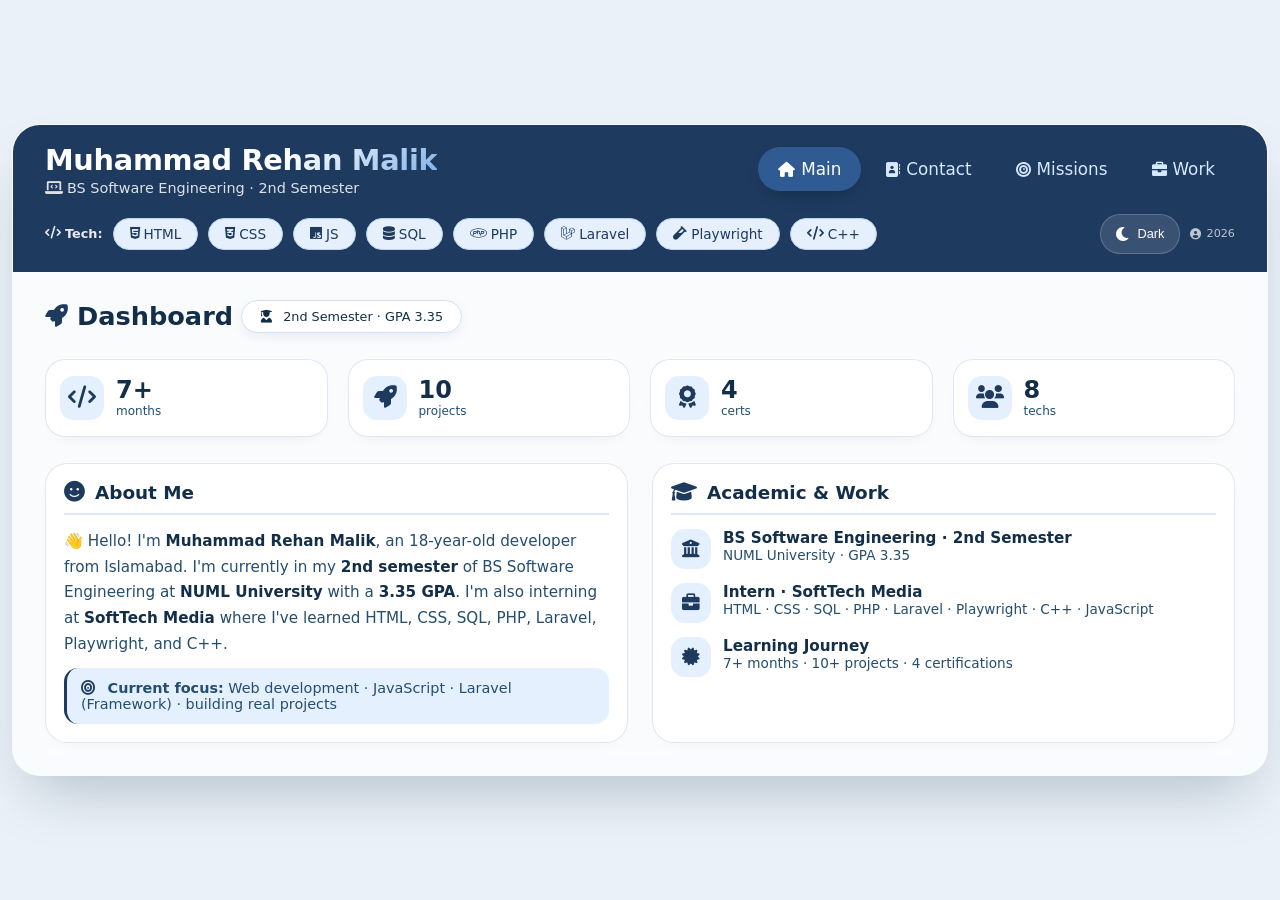
==== index.html @ c1730dae "responsive" ====
<!DOCTYPE html>
<html lang="en" data-theme="light">
<head>
    <meta charset="UTF-8" />
    <meta name="viewport" content="width=device-width, initial-scale=1.0, maximum-scale=5.0" />
    <title>Muhammad Rehan · Dashboard</title>
    <!-- Font Awesome 6 -->
    <link rel="stylesheet" href="https://cdnjs.cloudflare.com/ajax/libs/font-awesome/6.0.0-beta3/css/all.min.css" />
    <style>
        /* ===== CSS Variables (themes) ===== */
        :root {
            --bg-body: #eaf1f8;
            --bg-dashboard: rgba(255, 255, 255, 0.72);
            --bg-topbar: #1e3a5f;
            --text-primary: #132e48;
            --text-secondary: #244d6e;
            --text-light: #ffffff;
            --card-bg: rgba(255, 255, 255, 0.85);
            --card-border: rgba(200, 215, 235, 0.6);
            --shadow: 0 30px 60px -20px rgba(0, 30, 50, 0.25);
            --badge-bg: #ffffff;
            --badge-border: #cde1f2;
            --stat-icon-bg: #e5f0ff;
            --stat-icon-color: #1e3a5f;
            --hover-bg: #2c5282;
            --nav-active: #2f5b92;
            --lang-bg: #e6f0fc;
            --lang-border: #b9d4f0;
            --lang-color: #1e3a5f;
            --highlight-bg: #e5f0ff;
            --highlight-border: #1e3a5f;
            --transition: 0.4s cubic-bezier(0.4, 0, 0.2, 1);
            --nav-text: #d6e8ff;
            --gradient-start: #ffffff;
            --gradient-end: #7fb0e6;
        }

        [data-theme="dark"] {
            --bg-body: #0a0f1a;
            --bg-dashboard: rgba(16, 26, 46, 0.92);
            --bg-topbar: #0d1a2e;
            --text-primary: #e8f0fe;
            --text-secondary: #a8c4e6;
            --text-light: #ffffff;
            --card-bg: rgba(26, 42, 68, 0.85);
            --card-border: rgba(60, 95, 145, 0.5);
            --shadow: 0 30px 60px -20px rgba(0, 0, 0, 0.8);
            --badge-bg: #1a2d44;
            --badge-border: #2a4a6a;
            --stat-icon-bg: #1a2d44;
            --stat-icon-color: #6db3f2;
            --hover-bg: #1a3a5a;
            --nav-active: #1e3a5f;
            --lang-bg: #1a2d44;
            --lang-border: #2a4a6a;
            --lang-color: #a8c4e6;
            --highlight-bg: #1a2d44;
            --highlight-border: #4a8ac4;
            --nav-text: #a8c4e6;
            --gradient-start: #6db3f2;
            --gradient-end: #4a8ac4;
        }

        /* ===== Reset & Base ===== */
        * {
            margin: 0;
            padding: 0;
            box-sizing: border-box;
        }

        body {
            font-family: 'Segoe UI', Roboto, system-ui, -apple-system, sans-serif;
            background: var(--bg-body);
            min-height: 100vh;
            display: flex;
            align-items: center;
            justify-content: center;
            padding: 12px;
            transition: background var(--transition);
        }

        /* ===== Dashboard ===== */
        .dashboard {
            width: 1400px;
            max-width: 100%;
            background: var(--bg-dashboard);
            backdrop-filter: blur(12px);
            -webkit-backdrop-filter: blur(12px);
            border-radius: 28px;
            box-shadow: var(--shadow);
            overflow: hidden;
            transition: all var(--transition);
            border: 1px solid rgba(255, 255, 255, 0.08);
        }

        /* ===== Top Bar ===== */
        .top-bar {
            background: var(--bg-topbar);
            color: var(--text-light);
            padding: 16px 20px;
            display: flex;
            flex-wrap: wrap;
            align-items: center;
            justify-content: space-between;
            gap: 14px 16px;
            transition: background var(--transition);
            position: relative;
            overflow: hidden;
        }
        .top-bar::after {
            content: '';
            position: absolute;
            top: -50%;
            right: -20%;
            width: 200px;
            height: 200px;
            background: radial-gradient(circle, rgba(255, 255, 255, 0.05) 0%, transparent 70%);
            border-radius: 50%;
            pointer-events: none;
        }

        .top-profile h2 {
            font-size: 1.3rem;
            font-weight: 700;
            letter-spacing: -0.3px;
            line-height: 1.2;
            background: linear-gradient(135deg, var(--gradient-start) 60%, var(--gradient-end));
            -webkit-background-clip: text;
            -webkit-text-fill-color: transparent;
            background-clip: text;
        }
        .top-profile .sub {
            font-size: 0.75rem;
            opacity: 0.85;
            margin-top: 2px;
            font-weight: 400;
            -webkit-text-fill-color: var(--text-light);
            color: var(--text-light);
        }

        /* Navigation */
        .nav-links {
            display: flex;
            flex-wrap: wrap;
            list-style: none;
            gap: 4px;
            width: 100%;
            justify-content: center;
        }
        .nav-links a {
            color: var(--nav-text);
            text-decoration: none;
            font-size: 0.8rem;
            display: flex;
            align-items: center;
            gap: 6px;
            padding: 8px 14px;
            border-radius: 40px;
            font-weight: 500;
            transition: all 0.3s ease;
            white-space: nowrap;
            background: transparent;
            position: relative;
            min-height: 44px;
            min-width: 44px;
            justify-content: center;
        }
        .nav-links a i {
            font-size: 0.95rem;
        }
        .nav-links .active a {
            background: var(--nav-active);
            color: white;
            box-shadow: 0 8px 18px -8px rgba(0, 0, 0, 0.3);
        }
        .nav-links a:not(.active):hover {
            background: var(--hover-bg);
            color: white;
            transform: translateY(-2px);
        }

        /* Tech badges */
        .lang-section {
            display: flex;
            flex-wrap: wrap;
            align-items: center;
            gap: 6px 10px;
            width: 100%;
            justify-content: center;
        }
        .lang-label {
            font-weight: 600;
            font-size: 0.8rem;
            opacity: 0.9;
            display: flex;
            align-items: center;
            gap: 4px;
            color: var(--text-light);
        }
        .lang-badge {
            background: var(--lang-bg);
            border: 1px solid var(--lang-border);
            color: var(--lang-color);
            padding: 4px 12px;
            border-radius: 40px;
            font-size: 0.7rem;
            font-weight: 500;
            display: inline-flex;
            align-items: center;
            gap: 4px;
            transition: all 0.3s ease;
            white-space: nowrap;
            cursor: default;
            min-height: 32px;
        }
        .lang-badge i {
            font-size: 0.85rem;
            color: var(--lang-color);
        }
        .lang-badge:hover {
            transform: translateY(-2px) scale(1.03);
            box-shadow: 0 4px 12px -6px rgba(0, 0, 0, 0.3);
        }

        .top-footer {
            font-size: 0.7rem;
            opacity: 0.7;
            color: var(--text-light);
            display: flex;
            align-items: center;
            gap: 6px;
        }

        /* ===== Theme Toggle ===== */
        .theme-toggle {
            background: rgba(255, 255, 255, 0.12);
            border: 1px solid rgba(255, 255, 255, 0.2);
            color: white;
            padding: 6px 14px;
            border-radius: 40px;
            cursor: pointer;
            font-size: 0.8rem;
            display: flex;
            align-items: center;
            gap: 6px;
            transition: all 0.3s ease;
            backdrop-filter: blur(4px);
            min-height: 40px;
            min-width: 44px;
            justify-content: center;
        }
        .theme-toggle:hover {
            background: rgba(255, 255, 255, 0.25);
            transform: scale(1.05);
        }
        .theme-toggle i {
            font-size: 1rem;
        }

        /* ===== Main Content ===== */
        .main {
            background: transparent;
            padding: 20px 16px 24px;
            display: flex;
            flex-direction: column;
            gap: 20px;
            animation: fadeInUp 0.6s ease;
        }

        @keyframes fadeInUp {
            from {
                opacity: 0;
                transform: translateY(20px);
            }
            to {
                opacity: 1;
                transform: translateY(0);
            }
        }

        .main-header {
            display: flex;
            flex-direction: column;
            align-items: flex-start;
            gap: 8px;
        }
        .main-header h1 {
            font-size: 1.6rem;
            font-weight: 700;
            color: var(--text-primary);
            transition: color var(--transition);
            display: flex;
            align-items: center;
            gap: 10px;
        }
        .main-header h1 i {
            color: var(--stat-icon-color);
            animation: pulse 2s infinite;
            font-size: 1.4rem;
        }
        @keyframes pulse {
            0%,
            100% {
                transform: scale(1);
            }
            50% {
                transform: scale(1.1);
            }
        }

        .badge {
            background: var(--badge-bg);
            padding: 8px 18px;
            border-radius: 40px;
            font-weight: 500;
            color: var(--text-primary);
            box-shadow: 0 4px 12px rgba(0, 30, 60, 0.06);
            border: 1px solid var(--badge-border);
            font-size: 0.8rem;
            transition: all var(--transition);
            backdrop-filter: blur(4px);
            width: 100%;
            text-align: center;
        }
        .badge i {
            margin-right: 6px;
        }

        /* Stats Grid */
        .stats-grid {
            display: grid;
            grid-template-columns: repeat(2, 1fr);
            gap: 12px;
        }
        .stat-card {
            background: var(--card-bg);
            backdrop-filter: blur(8px);
            padding: 16px 14px;
            border-radius: 20px;
            box-shadow: 0 8px 18px -12px rgba(0, 0, 0, 0.1);
            border: 1px solid var(--card-border);
            display: flex;
            align-items: center;
            gap: 12px;
            transition: all 0.4s cubic-bezier(0.4, 0, 0.2, 1);
            cursor: default;
            animation: slideUp 0.6s ease backwards;
            min-height: 80px;
        }
        .stat-card:nth-child(1) {
            animation-delay: 0.1s;
        }
        .stat-card:nth-child(2) {
            animation-delay: 0.2s;
        }
        .stat-card:nth-child(3) {
            animation-delay: 0.3s;
        }
        .stat-card:nth-child(4) {
            animation-delay: 0.4s;
        }

        @keyframes slideUp {
            from {
                opacity: 0;
                transform: translateY(30px);
            }
            to {
                opacity: 1;
                transform: translateY(0);
            }
        }

        .stat-card:hover {
            transform: translateY(-4px) scale(1.02);
            box-shadow: 0 16px 32px -14px rgba(0, 30, 60, 0.2);
            border-color: var(--stat-icon-color);
        }

        .stat-icon {
            width: 44px;
            height: 44px;
            background: var(--stat-icon-bg);
            border-radius: 14px;
            display: flex;
            align-items: center;
            justify-content: center;
            font-size: 1.4rem;
            color: var(--stat-icon-color);
            flex-shrink: 0;
            transition: all var(--transition);
        }
        .stat-card:hover .stat-icon {
            transform: rotate(6deg) scale(1.08);
        }

        .stat-info h3 {
            font-size: 1.5rem;
            font-weight: 700;
            color: var(--text-primary);
            line-height: 1.1;
            transition: color var(--transition);
        }
        .stat-info p {
            color: var(--text-secondary);
            font-weight: 500;
            font-size: 0.75rem;
            transition: color var(--transition);
        }

        /* Content Cards */
        .content-cards {
            display: grid;
            grid-template-columns: 1fr;
            gap: 16px;
        }
        .info-card {
            background: var(--card-bg);
            backdrop-filter: blur(8px);
            border-radius: 22px;
            padding: 18px 18px;
            border: 1px solid var(--card-border);
            box-shadow: 0 10px 22px -16px rgba(0, 0, 0, 0.08);
            transition: all 0.4s cubic-bezier(0.4, 0, 0.2, 1);
            animation: slideUp 0.6s ease backwards;
            animation-delay: 0.5s;
        }
        .info-card:hover {
            transform: translateY(-4px);
            box-shadow: 0 20px 40px -18px rgba(0, 30, 60, 0.15);
            border-color: var(--stat-icon-color);
        }

        .card-title {
            display: flex;
            align-items: center;
            gap: 10px;
            font-size: 1.15rem;
            font-weight: 600;
            color: var(--text-primary);
            margin-bottom: 14px;
            border-bottom: 2px solid var(--card-border);
            padding-bottom: 10px;
            transition: color var(--transition);
        }
        .card-title i {
            font-size: 1.3rem;
            color: var(--stat-icon-color);
            transition: all 0.3s ease;
        }
        .info-card:hover .card-title i {
            transform: rotate(6deg) scale(1.08);
        }

        .intro-text {
            font-size: 0.95rem;
            line-height: 1.7;
            color: var(--text-secondary);
            transition: color var(--transition);
        }
        .intro-text strong {
            color: var(--text-primary);
        }

        .qual-item {
            display: flex;
            gap: 12px;
            margin: 14px 0;
            transition: all 0.3s ease;
        }
        .qual-item:hover {
            transform: translateX(4px);
        }
        .qual-item i {
            font-size: 1.1rem;
            color: var(--stat-icon-color);
            background: var(--stat-icon-bg);
            padding: 10px;
            border-radius: 14px;
            width: 40px;
            height: 40px;
            display: flex;
            align-items: center;
            justify-content: center;
            flex-shrink: 0;
            transition: all 0.3s ease;
        }
        .qual-item:hover i {
            transform: scale(1.08) rotate(3deg);
        }
        .qual-item h4 {
            font-weight: 700;
            color: var(--text-primary);
            font-size: 0.95rem;
            transition: color var(--transition);
        }
        .qual-item p {
            color: var(--text-secondary);
            font-size: 0.85rem;
            transition: color var(--transition);
        }

        .highlight {
            background: var(--highlight-bg);
            padding: 12px 14px;
            border-radius: 14px;
            margin-top: 10px;
            border-left: 3px solid var(--highlight-border);
            transition: all var(--transition);
            color: var(--text-secondary);
            font-size: 0.9rem;
        }
        .highlight i {
            color: var(--stat-icon-color);
            margin-right: 8px;
        }

        /* ===== Top Bar Utilities ===== */
        .top-bar-utils {
            display: flex;
            align-items: center;
            gap: 10px;
            flex-wrap: wrap;
            width: 100%;
            justify-content: center;
        }

        /* ===== Responsive Breakpoints ===== */

        /* Small phones */
        @media (max-width: 380px) {
            body {
                padding: 6px;
            }
            .top-bar {
                padding: 12px 12px;
                gap: 10px;
            }
            .top-profile h2 {
                font-size: 1.1rem;
            }
            .top-profile .sub {
                font-size: 0.65rem;
            }
            .nav-links a {
                font-size: 0.65rem;
                padding: 6px 10px;
                gap: 4px;
                min-height: 36px;
                min-width: 36px;
            }
            .nav-links a i {
                font-size: 0.8rem;
            }
            .lang-badge {
                font-size: 0.6rem;
                padding: 3px 8px;
                min-height: 26px;
            }
            .lang-badge i {
                font-size: 0.7rem;
            }
            .main {
                padding: 14px 10px 18px;
                gap: 14px;
            }
            .main-header h1 {
                font-size: 1.3rem;
            }
            .stats-grid {
                gap: 8px;
            }
            .stat-card {
                padding: 12px 10px;
                min-height: 64px;
                gap: 8px;
            }
            .stat-icon {
                width: 36px;
                height: 36px;
                font-size: 1.1rem;
            }
            .stat-info h3 {
                font-size: 1.2rem;
            }
            .stat-info p {
                font-size: 0.65rem;
            }
            .info-card {
                padding: 14px 14px;
            }
            .card-title {
                font-size: 1rem;
            }
            .intro-text {
                font-size: 0.85rem;
            }
            .qual-item h4 {
                font-size: 0.85rem;
            }
            .qual-item p {
                font-size: 0.75rem;
            }
            .badge {
                font-size: 0.7rem;
                padding: 6px 12px;
            }
            .theme-toggle {
                font-size: 0.7rem;
                padding: 4px 10px;
                min-height: 32px;
                min-width: 36px;
            }
        }

        /* Phones */
        @media (min-width: 381px) and (max-width: 480px) {
            .top-bar {
                padding: 14px 16px;
                gap: 12px;
            }
            .top-profile h2 {
                font-size: 1.2rem;
            }
            .nav-links a {
                font-size: 0.7rem;
                padding: 6px 12px;
                min-height: 40px;
            }
            .lang-badge {
                font-size: 0.65rem;
                padding: 3px 10px;
                min-height: 28px;
            }
            .main {
                padding: 16px 14px 20px;
                gap: 16px;
            }
            .stats-grid {
                gap: 10px;
            }
            .stat-card {
                padding: 14px 12px;
                min-height: 72px;
            }
            .stat-icon {
                width: 40px;
                height: 40px;
                font-size: 1.2rem;
            }
            .stat-info h3 {
                font-size: 1.3rem;
            }
        }

        /* Tablets and small laptops */
        @media (min-width: 481px) and (max-width: 768px) {
            .top-bar {
                padding: 16px 20px;
            }
            .top-profile h2 {
                font-size: 1.4rem;
            }
            .nav-links a {
                font-size: 0.85rem;
                padding: 8px 16px;
            }
            .stats-grid {
                grid-template-columns: repeat(2, 1fr);
                gap: 14px;
            }
            .content-cards {
                grid-template-columns: 1fr;
            }
            .main {
                padding: 20px 18px 24px;
            }
        }

        /* Tablets landscape and small desktops */
        @media (min-width: 769px) and (max-width: 1024px) {
            .top-bar {
                padding: 18px 24px;
                gap: 16px 20px;
            }
            .top-profile h2 {
                font-size: 1.6rem;
            }
            .nav-links a {
                font-size: 0.95rem;
                padding: 8px 18px;
            }
            .stats-grid {
                grid-template-columns: repeat(4, 1fr);
                gap: 16px;
            }
            .content-cards {
                grid-template-columns: repeat(2, 1fr);
                gap: 20px;
            }
            .main {
                padding: 24px 24px 28px;
            }
        }

        /* Large desktops */
        @media (min-width: 1025px) {
            .top-bar {
                padding: 18px 32px;
                gap: 18px 24px;
            }
            .top-profile h2 {
                font-size: 1.8rem;
            }
            .top-profile .sub {
                font-size: 0.9rem;
            }
            .nav-links a {
                font-size: 1.05rem;
                padding: 10px 20px;
            }
            .nav-links {
                width: auto;
            }
            .lang-section {
                width: auto;
            }
            .lang-badge {
                font-size: 0.85rem;
                padding: 5px 16px;
            }
            .stats-grid {
                grid-template-columns: repeat(4, 1fr);
                gap: 20px;
            }
            .content-cards {
                grid-template-columns: repeat(2, 1fr);
                gap: 24px;
            }
            .main {
                padding: 28px 32px 32px;
                gap: 26px;
            }
            .main-header {
                flex-direction: row;
                align-items: center;
            }
            .badge {
                width: auto;
            }
            .top-bar-utils {
                width: auto;
            }
            .stat-card {
                min-height: auto;
            }
        }

        /* Fix for very wide screens */
        @media (min-width: 1600px) {
            .dashboard {
                border-radius: 48px;
            }
            .top-bar {
                padding: 24px 40px;
            }
            .main {
                padding: 36px 40px 40px;
            }
        }
    </style>
</head>
<body>

    <div class="dashboard">

        <!-- TOP BAR -->
        <div class="top-bar">
            <div class="top-profile">
                <h2>Muhammad Rehan Malik</h2>
                <div class="sub"><i class="fas fa-laptop-code" style="margin-right:4px;"></i>BS Software Engineering · 2nd Semester</div>
            </div>

            <!-- Navigation with all pages -->
            <ul class="nav-links">
                <li class="active"><a href="index.html"><i class="fas fa-home"></i> <span class="nav-text">Main</span></a></li>
                <li><a href="contact.html"><i class="fas fa-address-book"></i> <span class="nav-text">Contact</span></a></li>
                <li><a href="mission.html"><i class="fas fa-bullseye"></i> <span class="nav-text">Missions</span></a></li>
                <li><a href="work.html"><i class="fas fa-briefcase"></i> <span class="nav-text">Work</span></a></li>
            </ul>

            <!-- Tech badges -->
            <div class="lang-section">
                <span class="lang-label"><i class="fas fa-code"></i> Tech:</span>
                <span class="lang-badge"><i class="fab fa-html5"></i> HTML</span>
                <span class="lang-badge"><i class="fab fa-css3-alt"></i> CSS</span>
                <span class="lang-badge"><i class="fab fa-js"></i> JS</span>
                <span class="lang-badge"><i class="fas fa-database"></i> SQL</span>
                <span class="lang-badge"><i class="fab fa-php"></i> PHP</span>
                <span class="lang-badge"><i class="fab fa-laravel"></i> Laravel</span>
                <span class="lang-badge"><i class="fas fa-vial"></i> Playwright</span>
                <span class="lang-badge"><i class="fas fa-code"></i> C++</span>
            </div>

            <!-- Theme Toggle + Footer -->
            <div class="top-bar-utils">
                <button class="theme-toggle" id="themeToggle" aria-label="Toggle theme">
                    <i class="fas fa-moon"></i> <span id="themeLabel">Dark</span>
                </button>
                <div class="top-footer">
                    <i class="fas fa-circle-user"></i> 2026
                </div>
            </div>
        </div>

        <!-- MAIN CONTENT -->
        <div class="main">
            <div class="main-header">
                <h1><i class="fas fa-rocket"></i> Dashboard</h1>
                <span class="badge"><i class="fas fa-user-graduate"></i> 2nd Semester · GPA 3.35</span>
            </div>

            <!-- Stats -->
            <div class="stats-grid">
                <div class="stat-card">
                    <div class="stat-icon"><i class="fas fa-code"></i></div>
                    <div class="stat-info">
                        <h3>7+</h3>
                        <p>months</p>
                    </div>
                </div>
                <div class="stat-card">
                    <div class="stat-icon"><i class="fas fa-rocket"></i></div>
                    <div class="stat-info">
                        <h3>10</h3>
                        <p>projects</p>
                    </div>
                </div>
                <div class="stat-card">
                    <div class="stat-icon"><i class="fas fa-award"></i></div>
                    <div class="stat-info">
                        <h3>4</h3>
                        <p>certs</p>
                    </div>
                </div>
                <div class="stat-card">
                    <div class="stat-icon"><i class="fas fa-users"></i></div>
                    <div class="stat-info">
                        <h3>8</h3>
                        <p>techs</p>
                    </div>
                </div>
            </div>

            <!-- Content Cards -->
            <div class="content-cards">
                <div class="info-card">
                    <div class="card-title"><i class="fas fa-smile"></i> About Me</div>
                    <p class="intro-text">
                        👋 Hello! I'm <strong>Muhammad Rehan Malik</strong>, an 18-year-old developer from Islamabad.
                        I'm currently in my <strong>2nd semester</strong> of BS Software Engineering at
                        <strong>NUML University</strong> with a <strong>3.35 GPA</strong>.
                        I'm also interning at <strong>SoftTech Media</strong> where I've learned
                        HTML, CSS, SQL, PHP, Laravel, Playwright, and C++.
                    </p>
                    <div class="highlight">
                        <i class="fas fa-bullseye"></i>
                        <strong>Current focus:</strong> Web development · JavaScript · Laravel (Framework) · building real projects
                    </div>
                </div>

                <div class="info-card">
                    <div class="card-title"><i class="fas fa-graduation-cap"></i> Academic &amp; Work</div>
                    <div class="qual-item">
                        <i class="fas fa-university"></i>
                        <div>
                            <h4>BS Software Engineering · 2nd Semester</h4>
                            <p>NUML University · GPA 3.35</p>
                        </div>
                    </div>
                    <div class="qual-item">
                        <i class="fas fa-briefcase"></i>
                        <div>
                            <h4>Intern · SoftTech Media</h4>
                            <p>HTML · CSS · SQL · PHP · Laravel · Playwright · C++ · JavaScript</p>
                        </div>
                    </div>
                    <div class="qual-item">
                        <i class="fas fa-certificate"></i>
                        <div>
                            <h4>Learning Journey</h4>
                            <p>7+ months · 10+ projects · 4 certifications</p>
                        </div>
                    </div>
                </div>
            </div>
        </div>
    </div>

    <!-- ===== JavaScript: Theme Toggle & Animations ===== -->
    <script>
        (function() {
            const themeToggle = document.getElementById('themeToggle');
            const themeLabel = document.getElementById('themeLabel');
            const html = document.documentElement;

            // Check for saved theme
            let currentTheme = localStorage.getItem('theme') || 'light';
            html.setAttribute('data-theme', currentTheme);
            updateIcon(currentTheme);

            themeToggle.addEventListener('click', function() {
                const newTheme = html.getAttribute('data-theme') === 'light' ? 'dark' : 'light';
                html.setAttribute('data-theme', newTheme);
                localStorage.setItem('theme', newTheme);
                updateIcon(newTheme);
            });

            function updateIcon(theme) {
                const icon = themeToggle.querySelector('i');
                if (theme === 'dark') {
                    icon.className = 'fas fa-sun';
                    themeLabel.textContent = 'Light';
                } else {
                    icon.className = 'fas fa-moon';
                    themeLabel.textContent = 'Dark';
                }
            }

            // Console greet
            console.log('🚀 Dashboard — Muhammad Rehan, 2nd semester');
            console.log('💡 Click the theme button to toggle dark/light mode');
            console.log('📱 Fully responsive — works on all devices!');

            // Add animation on load
            document.querySelectorAll('.stat-card, .info-card').forEach((el, index) => {
                el.style.opacity = '0';
                el.style.animation = `slideUp 0.6s ease ${0.1 + index * 0.1}s forwards`;
            });
        })();
    </script>

</body>
</html>
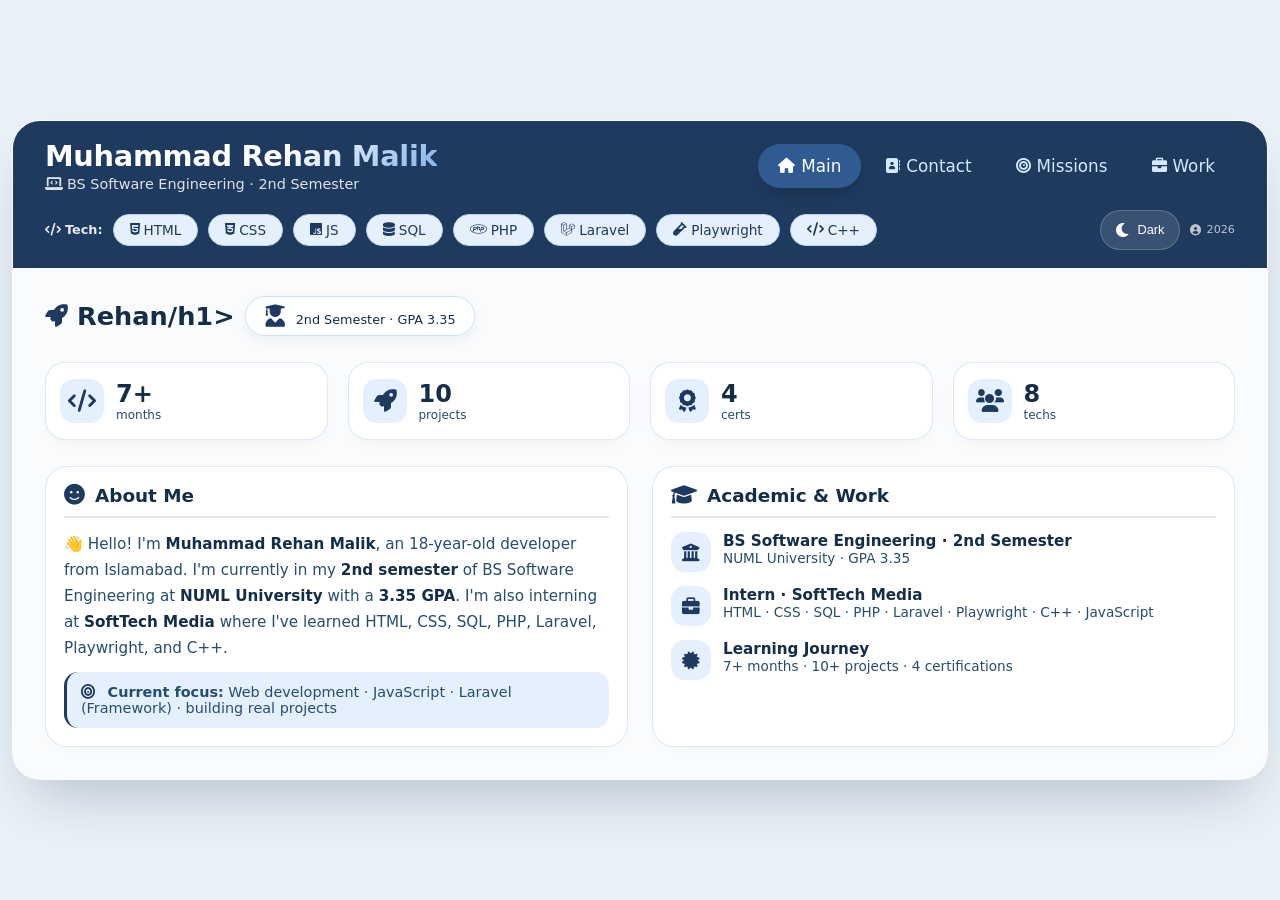
==== commit 257e4166: "testing" ====
--- a/index.html
+++ b/index.html
@@ -816,7 +816,7 @@
         <!-- MAIN CONTENT -->
         <div class="main">
             <div class="main-header">
-                <h1><i class="fas fa-rocket"></i> Dashboard</h1>
+                <h1><i class="fas fa-rocket"></i> Rehan/h1>
                 <span class="badge"><i class="fas fa-user-graduate"></i> 2nd Semester · GPA 3.35</span>
             </div>
 
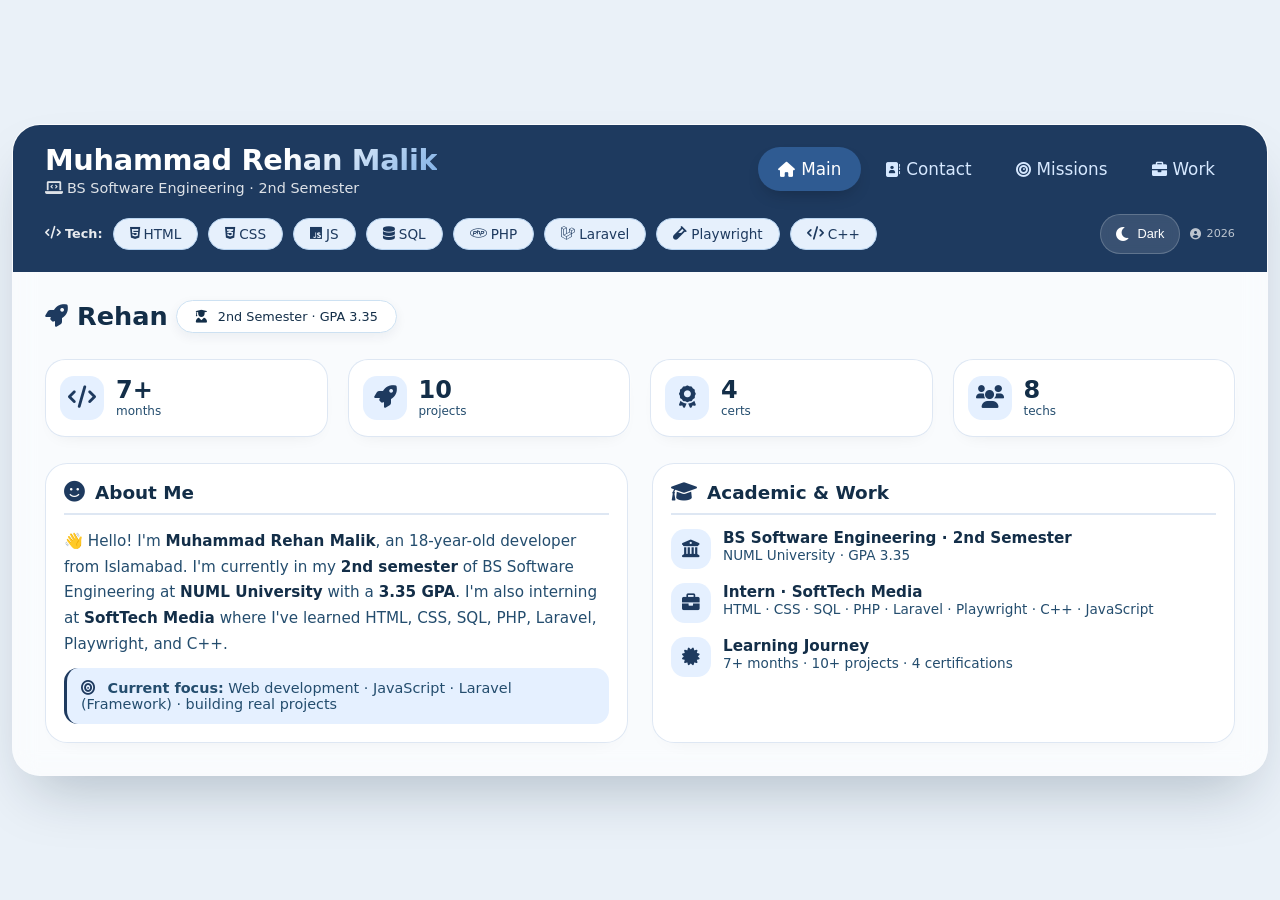
==== commit c32a2972: "test" ====
--- a/index.html
+++ b/index.html
@@ -816,7 +816,7 @@
         <!-- MAIN CONTENT -->
         <div class="main">
             <div class="main-header">
-                <h1><i class="fas fa-rocket"></i> Rehan/h1>
+                <h1><i class="fas fa-rocket"></i> Rehan</h1>
                 <span class="badge"><i class="fas fa-user-graduate"></i> 2nd Semester · GPA 3.35</span>
             </div>
 
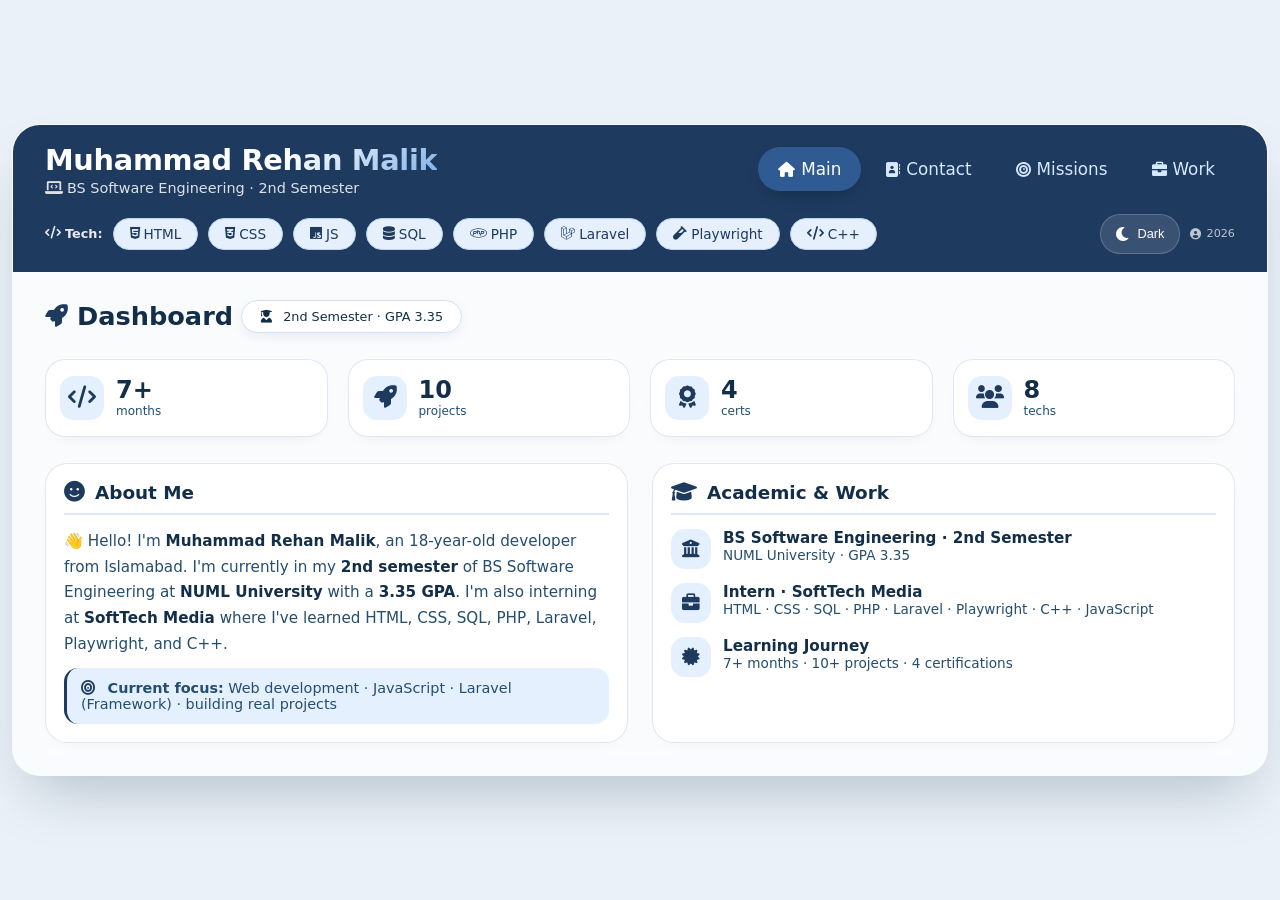
==== commit 6526906b: "testin" ====
--- a/index.html
+++ b/index.html
@@ -816,7 +816,7 @@
         <!-- MAIN CONTENT -->
         <div class="main">
             <div class="main-header">
-                <h1><i class="fas fa-rocket"></i> Rehan</h1>
+                <h1><i class="fas fa-rocket"></i> Dashboard</h1>
                 <span class="badge"><i class="fas fa-user-graduate"></i> 2nd Semester · GPA 3.35</span>
             </div>
 
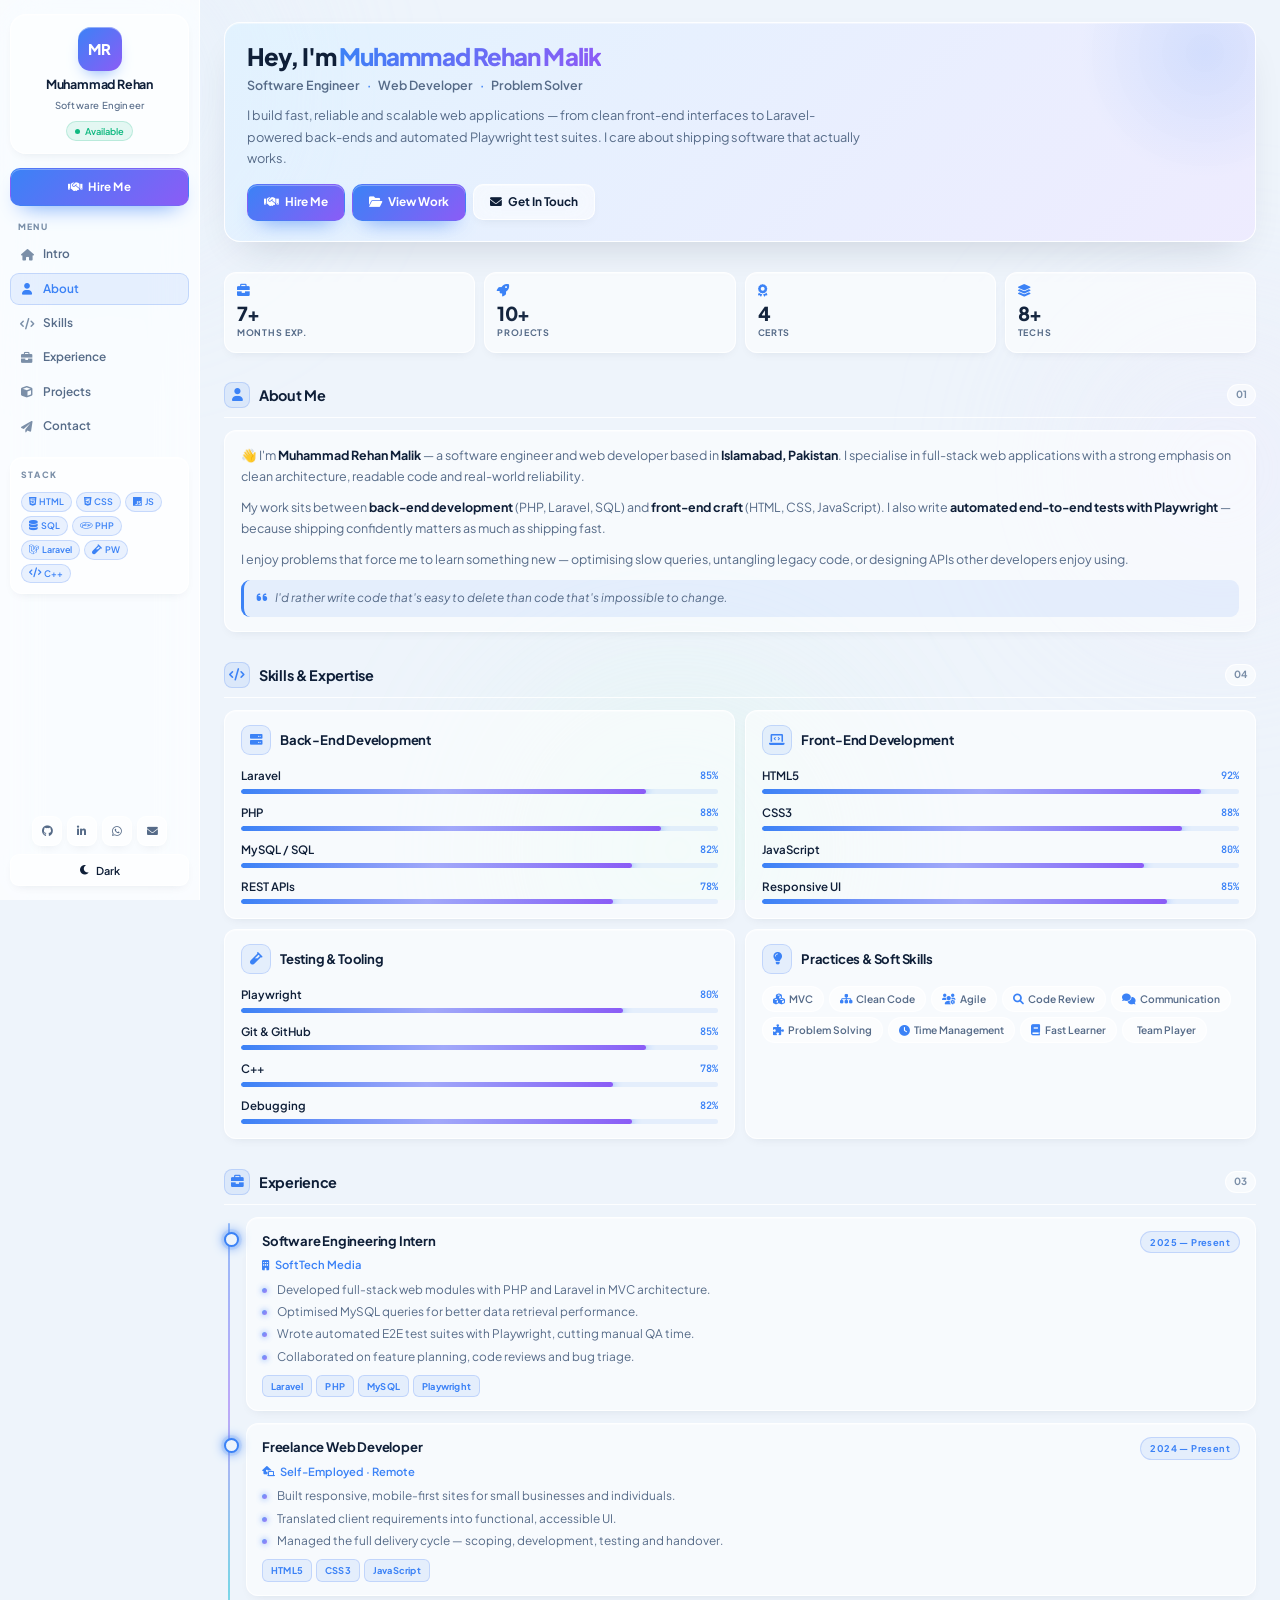
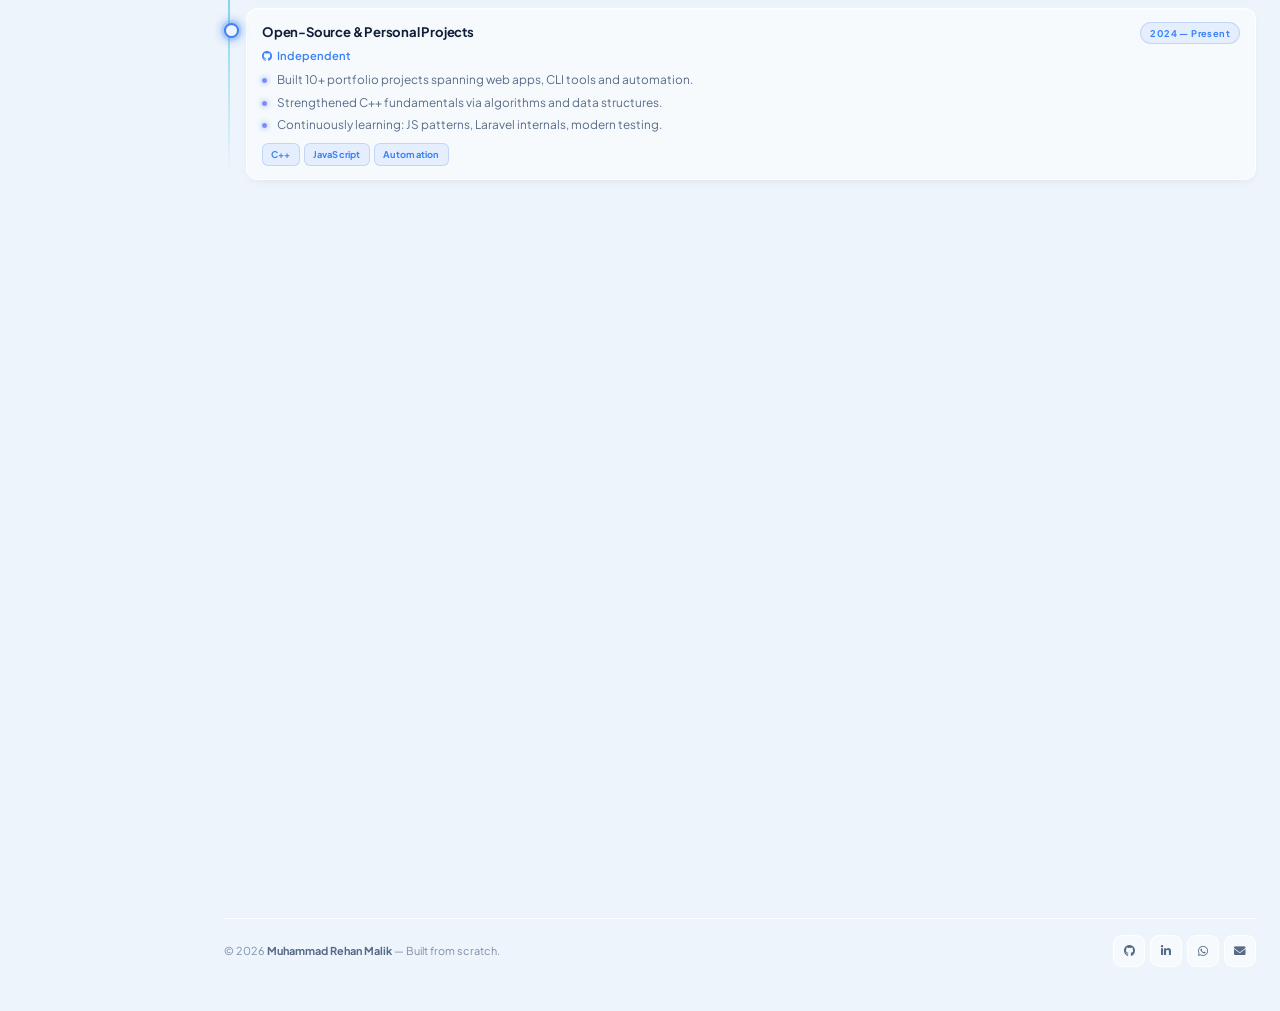
==== commit 06be764b: "Add portfolio" ====
--- a/index.html
+++ b/index.html
@@ -1,944 +1,2073 @@
 <!DOCTYPE html>
 <html lang="en" data-theme="light">
 <head>
-    <meta charset="UTF-8" />
-    <meta name="viewport" content="width=device-width, initial-scale=1.0, maximum-scale=5.0" />
-    <title>Muhammad Rehan · Dashboard</title>
-    <!-- Font Awesome 6 -->
-    <link rel="stylesheet" href="https://cdnjs.cloudflare.com/ajax/libs/font-awesome/6.0.0-beta3/css/all.min.css" />
-    <style>
-        /* ===== CSS Variables (themes) ===== */
-        :root {
-            --bg-body: #eaf1f8;
-            --bg-dashboard: rgba(255, 255, 255, 0.72);
-            --bg-topbar: #1e3a5f;
-            --text-primary: #132e48;
-            --text-secondary: #244d6e;
-            --text-light: #ffffff;
-            --card-bg: rgba(255, 255, 255, 0.85);
-            --card-border: rgba(200, 215, 235, 0.6);
-            --shadow: 0 30px 60px -20px rgba(0, 30, 50, 0.25);
-            --badge-bg: #ffffff;
-            --badge-border: #cde1f2;
-            --stat-icon-bg: #e5f0ff;
-            --stat-icon-color: #1e3a5f;
-            --hover-bg: #2c5282;
-            --nav-active: #2f5b92;
-            --lang-bg: #e6f0fc;
-            --lang-border: #b9d4f0;
-            --lang-color: #1e3a5f;
-            --highlight-bg: #e5f0ff;
-            --highlight-border: #1e3a5f;
-            --transition: 0.4s cubic-bezier(0.4, 0, 0.2, 1);
-            --nav-text: #d6e8ff;
-            --gradient-start: #ffffff;
-            --gradient-end: #7fb0e6;
-        }
-
-        [data-theme="dark"] {
-            --bg-body: #0a0f1a;
-            --bg-dashboard: rgba(16, 26, 46, 0.92);
-            --bg-topbar: #0d1a2e;
-            --text-primary: #e8f0fe;
-            --text-secondary: #a8c4e6;
-            --text-light: #ffffff;
-            --card-bg: rgba(26, 42, 68, 0.85);
-            --card-border: rgba(60, 95, 145, 0.5);
-            --shadow: 0 30px 60px -20px rgba(0, 0, 0, 0.8);
-            --badge-bg: #1a2d44;
-            --badge-border: #2a4a6a;
-            --stat-icon-bg: #1a2d44;
-            --stat-icon-color: #6db3f2;
-            --hover-bg: #1a3a5a;
-            --nav-active: #1e3a5f;
-            --lang-bg: #1a2d44;
-            --lang-border: #2a4a6a;
-            --lang-color: #a8c4e6;
-            --highlight-bg: #1a2d44;
-            --highlight-border: #4a8ac4;
-            --nav-text: #a8c4e6;
-            --gradient-start: #6db3f2;
-            --gradient-end: #4a8ac4;
-        }
-
-        /* ===== Reset & Base ===== */
-        * {
-            margin: 0;
-            padding: 0;
-            box-sizing: border-box;
-        }
-
-        body {
-            font-family: 'Segoe UI', Roboto, system-ui, -apple-system, sans-serif;
-            background: var(--bg-body);
-            min-height: 100vh;
-            display: flex;
-            align-items: center;
-            justify-content: center;
-            padding: 12px;
-            transition: background var(--transition);
-        }
-
-        /* ===== Dashboard ===== */
-        .dashboard {
-            width: 1400px;
-            max-width: 100%;
-            background: var(--bg-dashboard);
-            backdrop-filter: blur(12px);
-            -webkit-backdrop-filter: blur(12px);
-            border-radius: 28px;
-            box-shadow: var(--shadow);
-            overflow: hidden;
-            transition: all var(--transition);
-            border: 1px solid rgba(255, 255, 255, 0.08);
-        }
-
-        /* ===== Top Bar ===== */
-        .top-bar {
-            background: var(--bg-topbar);
-            color: var(--text-light);
-            padding: 16px 20px;
-            display: flex;
-            flex-wrap: wrap;
-            align-items: center;
-            justify-content: space-between;
-            gap: 14px 16px;
-            transition: background var(--transition);
-            position: relative;
-            overflow: hidden;
-        }
-        .top-bar::after {
-            content: '';
-            position: absolute;
-            top: -50%;
-            right: -20%;
-            width: 200px;
-            height: 200px;
-            background: radial-gradient(circle, rgba(255, 255, 255, 0.05) 0%, transparent 70%);
-            border-radius: 50%;
-            pointer-events: none;
-        }
-
-        .top-profile h2 {
-            font-size: 1.3rem;
-            font-weight: 700;
-            letter-spacing: -0.3px;
-            line-height: 1.2;
-            background: linear-gradient(135deg, var(--gradient-start) 60%, var(--gradient-end));
-            -webkit-background-clip: text;
-            -webkit-text-fill-color: transparent;
-            background-clip: text;
-        }
-        .top-profile .sub {
-            font-size: 0.75rem;
-            opacity: 0.85;
-            margin-top: 2px;
-            font-weight: 400;
-            -webkit-text-fill-color: var(--text-light);
-            color: var(--text-light);
-        }
-
-        /* Navigation */
-        .nav-links {
-            display: flex;
-            flex-wrap: wrap;
-            list-style: none;
-            gap: 4px;
-            width: 100%;
-            justify-content: center;
-        }
-        .nav-links a {
-            color: var(--nav-text);
-            text-decoration: none;
-            font-size: 0.8rem;
-            display: flex;
-            align-items: center;
-            gap: 6px;
-            padding: 8px 14px;
-            border-radius: 40px;
-            font-weight: 500;
-            transition: all 0.3s ease;
-            white-space: nowrap;
-            background: transparent;
-            position: relative;
-            min-height: 44px;
-            min-width: 44px;
-            justify-content: center;
-        }
-        .nav-links a i {
-            font-size: 0.95rem;
-        }
-        .nav-links .active a {
-            background: var(--nav-active);
-            color: white;
-            box-shadow: 0 8px 18px -8px rgba(0, 0, 0, 0.3);
-        }
-        .nav-links a:not(.active):hover {
-            background: var(--hover-bg);
-            color: white;
-            transform: translateY(-2px);
-        }
-
-        /* Tech badges */
-        .lang-section {
-            display: flex;
-            flex-wrap: wrap;
-            align-items: center;
-            gap: 6px 10px;
-            width: 100%;
-            justify-content: center;
-        }
-        .lang-label {
-            font-weight: 600;
-            font-size: 0.8rem;
-            opacity: 0.9;
-            display: flex;
-            align-items: center;
-            gap: 4px;
-            color: var(--text-light);
-        }
-        .lang-badge {
-            background: var(--lang-bg);
-            border: 1px solid var(--lang-border);
-            color: var(--lang-color);
-            padding: 4px 12px;
-            border-radius: 40px;
-            font-size: 0.7rem;
-            font-weight: 500;
-            display: inline-flex;
-            align-items: center;
-            gap: 4px;
-            transition: all 0.3s ease;
-            white-space: nowrap;
-            cursor: default;
-            min-height: 32px;
-        }
-        .lang-badge i {
-            font-size: 0.85rem;
-            color: var(--lang-color);
-        }
-        .lang-badge:hover {
-            transform: translateY(-2px) scale(1.03);
-            box-shadow: 0 4px 12px -6px rgba(0, 0, 0, 0.3);
-        }
-
-        .top-footer {
-            font-size: 0.7rem;
-            opacity: 0.7;
-            color: var(--text-light);
-            display: flex;
-            align-items: center;
-            gap: 6px;
-        }
-
-        /* ===== Theme Toggle ===== */
-        .theme-toggle {
-            background: rgba(255, 255, 255, 0.12);
-            border: 1px solid rgba(255, 255, 255, 0.2);
-            color: white;
-            padding: 6px 14px;
-            border-radius: 40px;
-            cursor: pointer;
-            font-size: 0.8rem;
-            display: flex;
-            align-items: center;
-            gap: 6px;
-            transition: all 0.3s ease;
-            backdrop-filter: blur(4px);
-            min-height: 40px;
-            min-width: 44px;
-            justify-content: center;
-        }
-        .theme-toggle:hover {
-            background: rgba(255, 255, 255, 0.25);
-            transform: scale(1.05);
-        }
-        .theme-toggle i {
-            font-size: 1rem;
-        }
-
-        /* ===== Main Content ===== */
-        .main {
-            background: transparent;
-            padding: 20px 16px 24px;
-            display: flex;
-            flex-direction: column;
-            gap: 20px;
-            animation: fadeInUp 0.6s ease;
-        }
-
-        @keyframes fadeInUp {
-            from {
-                opacity: 0;
-                transform: translateY(20px);
-            }
-            to {
-                opacity: 1;
-                transform: translateY(0);
-            }
-        }
-
-        .main-header {
-            display: flex;
-            flex-direction: column;
-            align-items: flex-start;
-            gap: 8px;
-        }
-        .main-header h1 {
-            font-size: 1.6rem;
-            font-weight: 700;
-            color: var(--text-primary);
-            transition: color var(--transition);
-            display: flex;
-            align-items: center;
-            gap: 10px;
-        }
-        .main-header h1 i {
-            color: var(--stat-icon-color);
-            animation: pulse 2s infinite;
-            font-size: 1.4rem;
-        }
-        @keyframes pulse {
-            0%,
-            100% {
-                transform: scale(1);
-            }
-            50% {
-                transform: scale(1.1);
-            }
-        }
-
-        .badge {
-            background: var(--badge-bg);
-            padding: 8px 18px;
-            border-radius: 40px;
-            font-weight: 500;
-            color: var(--text-primary);
-            box-shadow: 0 4px 12px rgba(0, 30, 60, 0.06);
-            border: 1px solid var(--badge-border);
-            font-size: 0.8rem;
-            transition: all var(--transition);
-            backdrop-filter: blur(4px);
-            width: 100%;
-            text-align: center;
-        }
-        .badge i {
-            margin-right: 6px;
-        }
-
-        /* Stats Grid */
-        .stats-grid {
-            display: grid;
-            grid-template-columns: repeat(2, 1fr);
-            gap: 12px;
-        }
-        .stat-card {
-            background: var(--card-bg);
-            backdrop-filter: blur(8px);
-            padding: 16px 14px;
-            border-radius: 20px;
-            box-shadow: 0 8px 18px -12px rgba(0, 0, 0, 0.1);
-            border: 1px solid var(--card-border);
-            display: flex;
-            align-items: center;
-            gap: 12px;
-            transition: all 0.4s cubic-bezier(0.4, 0, 0.2, 1);
-            cursor: default;
-            animation: slideUp 0.6s ease backwards;
-            min-height: 80px;
-        }
-        .stat-card:nth-child(1) {
-            animation-delay: 0.1s;
-        }
-        .stat-card:nth-child(2) {
-            animation-delay: 0.2s;
-        }
-        .stat-card:nth-child(3) {
-            animation-delay: 0.3s;
-        }
-        .stat-card:nth-child(4) {
-            animation-delay: 0.4s;
-        }
-
-        @keyframes slideUp {
-            from {
-                opacity: 0;
-                transform: translateY(30px);
-            }
-            to {
-                opacity: 1;
-                transform: translateY(0);
-            }
-        }
-
-        .stat-card:hover {
-            transform: translateY(-4px) scale(1.02);
-            box-shadow: 0 16px 32px -14px rgba(0, 30, 60, 0.2);
-            border-color: var(--stat-icon-color);
-        }
-
-        .stat-icon {
-            width: 44px;
-            height: 44px;
-            background: var(--stat-icon-bg);
-            border-radius: 14px;
-            display: flex;
-            align-items: center;
-            justify-content: center;
-            font-size: 1.4rem;
-            color: var(--stat-icon-color);
-            flex-shrink: 0;
-            transition: all var(--transition);
-        }
-        .stat-card:hover .stat-icon {
-            transform: rotate(6deg) scale(1.08);
-        }
-
-        .stat-info h3 {
-            font-size: 1.5rem;
-            font-weight: 700;
-            color: var(--text-primary);
-            line-height: 1.1;
-            transition: color var(--transition);
-        }
-        .stat-info p {
-            color: var(--text-secondary);
-            font-weight: 500;
-            font-size: 0.75rem;
-            transition: color var(--transition);
-        }
-
-        /* Content Cards */
-        .content-cards {
-            display: grid;
-            grid-template-columns: 1fr;
-            gap: 16px;
-        }
-        .info-card {
-            background: var(--card-bg);
-            backdrop-filter: blur(8px);
-            border-radius: 22px;
-            padding: 18px 18px;
-            border: 1px solid var(--card-border);
-            box-shadow: 0 10px 22px -16px rgba(0, 0, 0, 0.08);
-            transition: all 0.4s cubic-bezier(0.4, 0, 0.2, 1);
-            animation: slideUp 0.6s ease backwards;
-            animation-delay: 0.5s;
-        }
-        .info-card:hover {
-            transform: translateY(-4px);
-            box-shadow: 0 20px 40px -18px rgba(0, 30, 60, 0.15);
-            border-color: var(--stat-icon-color);
-        }
-
-        .card-title {
-            display: flex;
-            align-items: center;
-            gap: 10px;
-            font-size: 1.15rem;
-            font-weight: 600;
-            color: var(--text-primary);
-            margin-bottom: 14px;
-            border-bottom: 2px solid var(--card-border);
-            padding-bottom: 10px;
-            transition: color var(--transition);
-        }
-        .card-title i {
-            font-size: 1.3rem;
-            color: var(--stat-icon-color);
-            transition: all 0.3s ease;
-        }
-        .info-card:hover .card-title i {
-            transform: rotate(6deg) scale(1.08);
-        }
-
-        .intro-text {
-            font-size: 0.95rem;
-            line-height: 1.7;
-            color: var(--text-secondary);
-            transition: color var(--transition);
-        }
-        .intro-text strong {
-            color: var(--text-primary);
-        }
-
-        .qual-item {
-            display: flex;
-            gap: 12px;
-            margin: 14px 0;
-            transition: all 0.3s ease;
-        }
-        .qual-item:hover {
-            transform: translateX(4px);
-        }
-        .qual-item i {
-            font-size: 1.1rem;
-            color: var(--stat-icon-color);
-            background: var(--stat-icon-bg);
-            padding: 10px;
-            border-radius: 14px;
-            width: 40px;
-            height: 40px;
-            display: flex;
-            align-items: center;
-            justify-content: center;
-            flex-shrink: 0;
-            transition: all 0.3s ease;
-        }
-        .qual-item:hover i {
-            transform: scale(1.08) rotate(3deg);
-        }
-        .qual-item h4 {
-            font-weight: 700;
-            color: var(--text-primary);
-            font-size: 0.95rem;
-            transition: color var(--transition);
-        }
-        .qual-item p {
-            color: var(--text-secondary);
-            font-size: 0.85rem;
-            transition: color var(--transition);
-        }
-
-        .highlight {
-            background: var(--highlight-bg);
-            padding: 12px 14px;
-            border-radius: 14px;
-            margin-top: 10px;
-            border-left: 3px solid var(--highlight-border);
-            transition: all var(--transition);
-            color: var(--text-secondary);
-            font-size: 0.9rem;
-        }
-        .highlight i {
-            color: var(--stat-icon-color);
-            margin-right: 8px;
-        }
-
-        /* ===== Top Bar Utilities ===== */
-        .top-bar-utils {
-            display: flex;
-            align-items: center;
-            gap: 10px;
-            flex-wrap: wrap;
-            width: 100%;
-            justify-content: center;
-        }
-
-        /* ===== Responsive Breakpoints ===== */
-
-        /* Small phones */
-        @media (max-width: 380px) {
-            body {
-                padding: 6px;
-            }
-            .top-bar {
-                padding: 12px 12px;
-                gap: 10px;
-            }
-            .top-profile h2 {
-                font-size: 1.1rem;
-            }
-            .top-profile .sub {
-                font-size: 0.65rem;
-            }
-            .nav-links a {
-                font-size: 0.65rem;
-                padding: 6px 10px;
-                gap: 4px;
-                min-height: 36px;
-                min-width: 36px;
-            }
-            .nav-links a i {
-                font-size: 0.8rem;
-            }
-            .lang-badge {
-                font-size: 0.6rem;
-                padding: 3px 8px;
-                min-height: 26px;
-            }
-            .lang-badge i {
-                font-size: 0.7rem;
-            }
-            .main {
-                padding: 14px 10px 18px;
-                gap: 14px;
-            }
-            .main-header h1 {
-                font-size: 1.3rem;
-            }
-            .stats-grid {
-                gap: 8px;
-            }
-            .stat-card {
-                padding: 12px 10px;
-                min-height: 64px;
-                gap: 8px;
-            }
-            .stat-icon {
-                width: 36px;
-                height: 36px;
-                font-size: 1.1rem;
-            }
-            .stat-info h3 {
-                font-size: 1.2rem;
-            }
-            .stat-info p {
-                font-size: 0.65rem;
-            }
-            .info-card {
-                padding: 14px 14px;
-            }
-            .card-title {
-                font-size: 1rem;
-            }
-            .intro-text {
-                font-size: 0.85rem;
-            }
-            .qual-item h4 {
-                font-size: 0.85rem;
-            }
-            .qual-item p {
-                font-size: 0.75rem;
-            }
-            .badge {
-                font-size: 0.7rem;
-                padding: 6px 12px;
-            }
-            .theme-toggle {
-                font-size: 0.7rem;
-                padding: 4px 10px;
-                min-height: 32px;
-                min-width: 36px;
-            }
-        }
-
-        /* Phones */
-        @media (min-width: 381px) and (max-width: 480px) {
-            .top-bar {
-                padding: 14px 16px;
-                gap: 12px;
-            }
-            .top-profile h2 {
-                font-size: 1.2rem;
-            }
-            .nav-links a {
-                font-size: 0.7rem;
-                padding: 6px 12px;
-                min-height: 40px;
-            }
-            .lang-badge {
-                font-size: 0.65rem;
-                padding: 3px 10px;
-                min-height: 28px;
-            }
-            .main {
-                padding: 16px 14px 20px;
-                gap: 16px;
-            }
-            .stats-grid {
-                gap: 10px;
-            }
-            .stat-card {
-                padding: 14px 12px;
-                min-height: 72px;
-            }
-            .stat-icon {
-                width: 40px;
-                height: 40px;
-                font-size: 1.2rem;
-            }
-            .stat-info h3 {
-                font-size: 1.3rem;
-            }
-        }
-
-        /* Tablets and small laptops */
-        @media (min-width: 481px) and (max-width: 768px) {
-            .top-bar {
-                padding: 16px 20px;
-            }
-            .top-profile h2 {
-                font-size: 1.4rem;
-            }
-            .nav-links a {
-                font-size: 0.85rem;
-                padding: 8px 16px;
-            }
-            .stats-grid {
-                grid-template-columns: repeat(2, 1fr);
-                gap: 14px;
-            }
-            .content-cards {
-                grid-template-columns: 1fr;
-            }
-            .main {
-                padding: 20px 18px 24px;
-            }
-        }
-
-        /* Tablets landscape and small desktops */
-        @media (min-width: 769px) and (max-width: 1024px) {
-            .top-bar {
-                padding: 18px 24px;
-                gap: 16px 20px;
-            }
-            .top-profile h2 {
-                font-size: 1.6rem;
-            }
-            .nav-links a {
-                font-size: 0.95rem;
-                padding: 8px 18px;
-            }
-            .stats-grid {
-                grid-template-columns: repeat(4, 1fr);
-                gap: 16px;
-            }
-            .content-cards {
-                grid-template-columns: repeat(2, 1fr);
-                gap: 20px;
-            }
-            .main {
-                padding: 24px 24px 28px;
-            }
-        }
-
-        /* Large desktops */
-        @media (min-width: 1025px) {
-            .top-bar {
-                padding: 18px 32px;
-                gap: 18px 24px;
-            }
-            .top-profile h2 {
-                font-size: 1.8rem;
-            }
-            .top-profile .sub {
-                font-size: 0.9rem;
-            }
-            .nav-links a {
-                font-size: 1.05rem;
-                padding: 10px 20px;
-            }
-            .nav-links {
-                width: auto;
-            }
-            .lang-section {
-                width: auto;
-            }
-            .lang-badge {
-                font-size: 0.85rem;
-                padding: 5px 16px;
-            }
-            .stats-grid {
-                grid-template-columns: repeat(4, 1fr);
-                gap: 20px;
-            }
-            .content-cards {
-                grid-template-columns: repeat(2, 1fr);
-                gap: 24px;
-            }
-            .main {
-                padding: 28px 32px 32px;
-                gap: 26px;
-            }
-            .main-header {
-                flex-direction: row;
-                align-items: center;
-            }
-            .badge {
-                width: auto;
-            }
-            .top-bar-utils {
-                width: auto;
-            }
-            .stat-card {
-                min-height: auto;
-            }
-        }
-
-        /* Fix for very wide screens */
-        @media (min-width: 1600px) {
-            .dashboard {
-                border-radius: 48px;
-            }
-            .top-bar {
-                padding: 24px 40px;
-            }
-            .main {
-                padding: 36px 40px 40px;
-            }
-        }
-    </style>
+<meta charset="UTF-8" />
+<meta name="viewport" content="width=device-width, initial-scale=1.0, maximum-scale=5.0" />
+<meta name="description" content="Muhammad Rehan Malik — Software Engineer & Web Developer." />
+<title>Muhammad Rehan Malik · Software Engineer</title>
+
+<link rel="preconnect" href="https://fonts.googleapis.com">
+<link rel="preconnect" href="https://fonts.gstatic.com" crossorigin>
+<link href="https://fonts.googleapis.com/css2?family=Plus+Jakarta+Sans:wght@400;500;600;700;800&family=JetBrains+Mono:wght@400;500;600&display=swap" rel="stylesheet">
+
+<link rel="stylesheet" href="https://cdnjs.cloudflare.com/ajax/libs/font-awesome/6.0.0-beta3/css/all.min.css" />
+
+<style>
+/* ============================================================
+   THEME TOKENS
+============================================================ */
+:root {
+  --bg:            #eef4fb;
+  --bg-grad-1:     #dbeafe;
+  --bg-grad-2:     #ede9fe;
+  --bg-grad-3:     #d1fae5;
+
+  --glass:         rgba(255, 255, 255, 0.55);
+  --glass-nav:     rgba(255, 255, 255, 0.72);
+  --glass-border:  rgba(255, 255, 255, 0.85);
+  --glass-ring:    rgba(37, 99, 235, 0.18);
+  --glass-inner:   rgba(255, 255, 255, 0.4);
+
+  --intro-bg:      linear-gradient(135deg, rgba(224, 242, 254, 0.85) 0%, rgba(237, 233, 254, 0.85) 100%);
+  --intro-border:  rgba(255, 255, 255, 0.9);
+
+  --text:          #0f1f38;
+  --text-muted:    #566b88;
+  --text-soft:     #7b8fa8;
+
+  --accent:        #3b82f6;
+  --accent-2:      #8b5cf6;
+  --accent-3:      #06b6d4;
+  --accent-soft:   rgba(59, 130, 246, 0.10);
+  --success:       #10b981;
+  --warm:          #f59e0b;
+
+  --shadow-sm:     0 4px 12px -6px rgba(15, 31, 56, .12);
+  --shadow:        0 18px 40px -20px rgba(15, 31, 56, .20);
+  --shadow-glow:   0 14px 34px -16px rgba(59, 130, 246, .35);
+
+  --radius:        12px;
+  --radius-lg:     16px;
+  --transition:    .35s cubic-bezier(.22, 1, .36, 1);
+}
+
+[data-theme="dark"] {
+  --bg:            #060a14;
+  --bg-grad-1:     #0d1e3a;
+  --bg-grad-2:     #1a1038;
+  --bg-grad-3:     #052e2b;
+
+  --glass:         rgba(20, 32, 56, 0.55);
+  --glass-nav:     rgba(10, 18, 34, 0.78);
+  --glass-border:  rgba(120, 160, 220, 0.16);
+  --glass-ring:    rgba(91, 157, 255, 0.22);
+  --glass-inner:   rgba(255, 255, 255, 0.04);
+
+  --intro-bg:      linear-gradient(135deg, rgba(15, 30, 60, 0.8) 0%, rgba(25, 20, 50, 0.8) 100%);
+  --intro-border:  rgba(120, 160, 220, 0.25);
+
+  --text:          #eaf1fe;
+  --text-muted:    #94a9c8;
+  --text-soft:     #6f84a3;
+
+  --accent:        #60a5fa;
+  --accent-2:      #a78bfa;
+  --accent-3:      #22d3ee;
+  --accent-soft:   rgba(96, 165, 250, 0.12);
+  --success:       #34d399;
+  --warm:          #fbbf24;
+
+  --shadow-sm:     0 4px 12px -6px rgba(0, 0, 0, .65);
+  --shadow:        0 18px 40px -20px rgba(0, 0, 0, .85);
+  --shadow-glow:   0 14px 34px -16px rgba(96, 165, 250, .35);
+}
+
+/* ============================================================
+   RESET
+============================================================ */
+* { margin: 0; padding: 0; box-sizing: border-box; }
+
+html { scroll-behavior: smooth; scroll-padding-top: 16px; }
+
+body {
+  font-family: 'Plus Jakarta Sans', system-ui, -apple-system, sans-serif;
+  background: var(--bg);
+  color: var(--text);
+  font-size: 13px;
+  line-height: 1.55;
+  overflow-x: hidden;
+  transition: background var(--transition), color var(--transition);
+  -webkit-font-smoothing: antialiased;
+  min-height: 100vh;
+}
+
+a { color: inherit; text-decoration: none; }
+ul { list-style: none; }
+button { font-family: inherit; }
+pre { font-family: inherit; }
+
+/* ============================================================
+   AURORA BACKGROUND
+============================================================ */
+.aurora {
+  position: fixed;
+  inset: 0;
+  z-index: 0;
+  overflow: hidden;
+  pointer-events: none;
+}
+
+.orb {
+  position: absolute;
+  border-radius: 50%;
+  filter: blur(90px);
+  opacity: .55;
+  will-change: transform;
+}
+.orb-1 {
+  width: 420px; height: 420px;
+  background: radial-gradient(circle, var(--bg-grad-1), transparent 70%);
+  top: -120px; left: -100px;
+  animation: floatA 22s ease-in-out infinite;
+}
+.orb-2 {
+  width: 400px; height: 400px;
+  background: radial-gradient(circle, var(--bg-grad-2), transparent 70%);
+  top: 30%; right: -140px;
+  animation: floatB 26s ease-in-out infinite;
+}
+.orb-3 {
+  width: 460px; height: 460px;
+  background: radial-gradient(circle, var(--bg-grad-3), transparent 70%);
+  bottom: -180px; left: 35%;
+  animation: floatC 30s ease-in-out infinite;
+}
+@keyframes floatA {
+  0%, 100% { transform: translate(0, 0) scale(1); }
+  50%      { transform: translate(50px, 40px) scale(1.08); }
+}
+@keyframes floatB {
+  0%, 100% { transform: translate(0, 0) scale(1); }
+  50%      { transform: translate(-60px, 50px) scale(1.1); }
+}
+@keyframes floatC {
+  0%, 100% { transform: translate(0, 0) scale(1); }
+  50%      { transform: translate(40px, -50px) scale(.94); }
+}
+
+/* ============================================================
+   APP SHELL
+============================================================ */
+.app {
+  display: grid;
+  grid-template-columns: 200px 1fr;
+  min-height: 100vh;
+  position: relative;
+  z-index: 1;
+}
+
+/* ============================================================
+   SIDEBAR
+============================================================ */
+.sidebar {
+  position: sticky;
+  top: 0;
+  height: 100vh;
+  padding: 14px 10px;
+  background: var(--glass-nav);
+  backdrop-filter: blur(22px) saturate(180%);
+  -webkit-backdrop-filter: blur(22px) saturate(180%);
+  border-right: 1px solid var(--glass-border);
+  display: flex;
+  flex-direction: column;
+  gap: 14px;
+  overflow-y: auto;
+  transition: background var(--transition), border-color var(--transition);
+  z-index: 100;
+}
+
+.sidebar::-webkit-scrollbar { width: 3px; }
+.sidebar::-webkit-scrollbar-thumb { background: var(--glass-ring); border-radius: 3px; }
+
+.profile {
+  display: flex;
+  flex-direction: column;
+  align-items: center;
+  text-align: center;
+  gap: 6px;
+  padding: 12px 8px;
+  background: var(--glass);
+  border: 1px solid var(--glass-border);
+  border-radius: var(--radius-lg);
+  box-shadow: var(--shadow-sm), inset 0 1px 0 var(--glass-inner);
+}
+
+.avatar {
+  width: 44px; height: 44px;
+  border-radius: 13px;
+  display: grid;
+  place-items: center;
+  background: linear-gradient(135deg, var(--accent), var(--accent-2));
+  color: #fff;
+  font-weight: 800;
+  font-size: .92rem;
+  letter-spacing: -.4px;
+  box-shadow: 0 8px 18px -10px var(--accent), inset 0 1px 0 rgba(255,255,255,.4);
+  position: relative;
+  overflow: hidden;
+}
+
+.avatar::before {
+  content: '';
+  position: absolute;
+  inset: 0;
+  background: linear-gradient(120deg, transparent 30%, rgba(255,255,255,.5) 50%, transparent 70%);
+  transform: translateX(-150%);
+  animation: sweep 4s ease-in-out infinite;
+}
+@keyframes sweep {
+  0%, 60% { transform: translateX(-150%); }
+  100%    { transform: translateX(150%); }
+}
+
+.profile h2 {
+  font-size: .78rem;
+  font-weight: 700;
+  letter-spacing: -.2px;
+  line-height: 1.2;
+}
+
+.profile p {
+  font-size: .6rem;
+  color: var(--text-muted);
+  font-weight: 500;
+  letter-spacing: .2px;
+}
+
+.status {
+  display: inline-flex;
+  align-items: center;
+  gap: 5px;
+  font-size: .58rem;
+  font-weight: 600;
+  color: var(--success);
+  background: rgba(16, 185, 129, .1);
+  padding: 2px 8px;
+  border-radius: 20px;
+  border: 1px solid rgba(16, 185, 129, .2);
+  margin-top: 2px;
+}
+
+.dot {
+  width: 5px; height: 5px;
+  border-radius: 50%;
+  background: var(--success);
+  animation: ping 2s infinite;
+}
+@keyframes ping {
+  0%   { box-shadow: 0 0 0 0 rgba(16,185,129,.65); }
+  70%  { box-shadow: 0 0 0 7px rgba(16,185,129,0); }
+  100% { box-shadow: 0 0 0 0 rgba(16,185,129,0); }
+}
+
+/* Sidebar Hire Me */
+.side-hire {
+  display: flex;
+  align-items: center;
+  justify-content: center;
+  gap: 6px;
+  width: 100%;
+  padding: 9px 10px;
+  border-radius: 10px;
+  background: linear-gradient(135deg, var(--accent), var(--accent-2));
+  color: #fff;
+  font-size: .72rem;
+  font-weight: 700;
+  letter-spacing: .2px;
+  border: 1px solid transparent;
+  cursor: pointer;
+  box-shadow: 0 10px 22px -12px var(--accent), inset 0 1px 0 rgba(255,255,255,.3);
+  transition: box-shadow .3s ease;
+  position: relative;
+  overflow: hidden;
+}
+
+.side-hire i { font-size: .72rem; }
+
+.side-hire::before {
+  content: '';
+  position: absolute;
+  inset: 0;
+  background: linear-gradient(120deg, transparent 30%, rgba(255,255,255,.45) 50%, transparent 70%);
+  transform: translateX(-150%);
+  transition: transform .7s ease;
+}
+.side-hire:hover::before { transform: translateX(150%); }
+
+.side-hire:hover {
+  box-shadow: 0 16px 30px -12px var(--accent), inset 0 1px 0 rgba(255,255,255,.3);
+}
+
+.side-label {
+  font-size: .54rem;
+  font-weight: 800;
+  letter-spacing: 1.2px;
+  text-transform: uppercase;
+  color: var(--text-soft);
+  padding: 0 8px;
+  margin-bottom: 5px;
+}
+
+.nav-list {
+  display: flex;
+  flex-direction: column;
+  gap: 2px;
+}
+
+.nav-list a {
+  display: flex;
+  align-items: center;
+  gap: 9px;
+  padding: 7px 10px;
+  border-radius: 9px;
+  font-size: .74rem;
+  font-weight: 600;
+  color: var(--text-muted);
+  transition: background .3s ease, color .3s ease;
+  position: relative;
+}
+
+.nav-list a i {
+  font-size: .72rem;
+  width: 14px;
+  text-align: center;
+  color: var(--text-soft);
+  transition: color .3s ease;
+}
+
+.nav-list a:hover {
+  color: var(--accent);
+  background: var(--accent-soft);
+}
+.nav-list a:hover i { color: var(--accent); }
+
+.nav-list a.active {
+  color: var(--accent);
+  background: var(--accent-soft);
+  box-shadow: inset 0 0 0 1px var(--glass-ring);
+}
+.nav-list a.active i { color: var(--accent); }
+
+.tech-box {
+  background: var(--glass);
+  border: 1px solid var(--glass-border);
+  border-radius: var(--radius);
+  padding: 10px;
+  box-shadow: var(--shadow-sm), inset 0 1px 0 var(--glass-inner);
+}
+
+.tech-box .side-label { padding: 0 0 6px; }
+
+.tech-chips {
+  display: flex;
+  flex-wrap: wrap;
+  gap: 4px;
+}
+
+.tech-chip {
+  display: inline-flex;
+  align-items: center;
+  gap: 3px;
+  padding: 2px 7px;
+  border-radius: 20px;
+  background: var(--accent-soft);
+  border: 1px solid var(--glass-ring);
+  font-size: .56rem;
+  font-weight: 600;
+  color: var(--accent);
+  transition: background .3s ease, color .3s ease, border-color .3s ease;
+}
+
+.tech-chip i { font-size: .62rem; }
+
+.tech-chip:hover {
+  background: linear-gradient(135deg, var(--accent), var(--accent-2));
+  color: #fff;
+  border-color: transparent;
+}
+
+.side-foot {
+  margin-top: auto;
+  display: flex;
+  flex-direction: column;
+  gap: 8px;
+}
+
+.socials {
+  display: flex;
+  gap: 5px;
+  justify-content: center;
+}
+
+.socials a {
+  width: 30px; height: 30px;
+  border-radius: 9px;
+  display: grid;
+  place-items: center;
+  background: var(--glass);
+  border: 1px solid var(--glass-border);
+  color: var(--text-muted);
+  font-size: .68rem;
+  transition: background .3s ease, color .3s ease, border-color .3s ease;
+  box-shadow: var(--shadow-sm);
+}
+
+.socials a:hover {
+  color: #fff;
+  background: linear-gradient(135deg, var(--accent), var(--accent-2));
+  border-color: transparent;
+}
+
+/* WhatsApp button — branded green on hover */
+.socials a[aria-label="WhatsApp"]:hover {
+  background: linear-gradient(135deg, #25D366, #128C7E);
+}
+
+.theme-toggle {
+  width: 100%;
+  height: 32px;
+  border-radius: 9px;
+  border: 1px solid var(--glass-border);
+  background: var(--glass);
+  color: var(--text);
+  cursor: pointer;
+  display: flex;
+  align-items: center;
+  justify-content: center;
+  gap: 6px;
+  font-size: .68rem;
+  font-weight: 600;
+  transition: border-color .3s ease, color .3s ease;
+  box-shadow: var(--shadow-sm);
+}
+
+.theme-toggle:hover {
+  border-color: var(--accent);
+  color: var(--accent);
+}
+
+/* ============================================================
+   MAIN
+============================================================ */
+.main {
+  padding: 22px 24px 44px;
+  max-width: 1080px;
+  width: 100%;
+  min-width: 0;
+}
+
+.topbar {
+  display: none;
+  align-items: center;
+  justify-content: space-between;
+  padding: 10px 14px;
+  background: var(--glass-nav);
+  backdrop-filter: blur(22px) saturate(180%);
+  -webkit-backdrop-filter: blur(22px) saturate(180%);
+  border-bottom: 1px solid var(--glass-border);
+  position: sticky;
+  top: 0;
+  z-index: 90;
+}
+
+.topbar-brand {
+  display: flex;
+  align-items: center;
+  gap: 8px;
+  font-weight: 700;
+  font-size: .8rem;
+}
+
+.topbar-brand .logo-mark {
+  width: 30px; height: 30px;
+  border-radius: 9px;
+  display: grid;
+  place-items: center;
+  background: linear-gradient(135deg, var(--accent), var(--accent-2));
+  color: #fff;
+  font-size: .68rem;
+  font-weight: 800;
+  box-shadow: 0 6px 14px -6px var(--accent);
+}
+
+.topbar-actions { display: flex; gap: 5px; }
+
+.icon-btn {
+  width: 34px; height: 34px;
+  border-radius: 9px;
+  border: 1px solid var(--glass-border);
+  background: var(--glass);
+  color: var(--text);
+  font-size: .8rem;
+  cursor: pointer;
+  display: grid;
+  place-items: center;
+  transition: border-color .3s ease, color .3s ease;
+}
+
+.icon-btn:hover { border-color: var(--accent); color: var(--accent); }
+
+/* ============================================================
+   SECTION
+============================================================ */
+.section { margin-bottom: 30px; }
+
+.section-head {
+  display: flex;
+  align-items: center;
+  gap: 9px;
+  margin-bottom: 12px;
+  padding-bottom: 9px;
+  border-bottom: 1px solid var(--glass-border);
+}
+
+.section-head i {
+  font-size: .78rem;
+  color: var(--accent);
+  background: var(--accent-soft);
+  border: 1px solid var(--glass-ring);
+  width: 26px; height: 26px;
+  border-radius: 8px;
+  display: grid;
+  place-items: center;
+  flex-shrink: 0;
+}
+
+.section-head h3 {
+  font-size: .9rem;
+  font-weight: 700;
+  letter-spacing: -.3px;
+}
+
+.section-head .count {
+  margin-left: auto;
+  font-size: .62rem;
+  font-weight: 700;
+  color: var(--text-soft);
+  background: var(--glass);
+  border: 1px solid var(--glass-border);
+  padding: 2px 8px;
+  border-radius: 20px;
+}
+
+/* ============================================================
+   INTRO
+============================================================ */
+.intro {
+  background: var(--intro-bg);
+  backdrop-filter: blur(22px) saturate(180%);
+  -webkit-backdrop-filter: blur(22px) saturate(180%);
+  border: 1px solid var(--intro-border);
+  border-radius: var(--radius-lg);
+  padding: 20px 22px;
+  box-shadow: var(--shadow), inset 0 1px 0 var(--glass-inner);
+  position: relative;
+  overflow: hidden;
+  animation: fadeUp .8s cubic-bezier(.22,1,.36,1) both;
+}
+
+.intro::before {
+  content: '';
+  position: absolute;
+  top: -100px; right: -80px;
+  width: 260px; height: 260px;
+  background: radial-gradient(circle, var(--accent) 0%, transparent 68%);
+  opacity: .14;
+  border-radius: 50%;
+  pointer-events: none;
+}
+
+.intro h1 {
+  font-size: 1.5rem;
+  font-weight: 800;
+  letter-spacing: -.9px;
+  line-height: 1.15;
+  margin-bottom: 5px;
+  position: relative;
+}
+
+.grad {
+  background: linear-gradient(120deg, var(--accent), var(--accent-2), var(--accent-3), var(--accent));
+  background-size: 300% 100%;
+  -webkit-background-clip: text;
+  background-clip: text;
+  -webkit-text-fill-color: transparent;
+  animation: gradShift 7s linear infinite;
+}
+@keyframes gradShift {
+  0%   { background-position: 0% 50%; }
+  100% { background-position: 300% 50%; }
+}
+
+.intro .role {
+  font-size: .78rem;
+  font-weight: 600;
+  color: var(--text-muted);
+  margin-bottom: 10px;
+  position: relative;
+}
+
+.intro .role .sep { color: var(--accent); margin: 0 5px; }
+
+.intro .desc {
+  font-size: .8rem;
+  color: var(--text-muted);
+  line-height: 1.7;
+  max-width: 620px;
+  margin-bottom: 14px;
+  position: relative;
+}
+
+.intro-btns {
+  display: flex;
+  flex-wrap: wrap;
+  gap: 7px;
+  position: relative;
+}
+
+.btn {
+  display: inline-flex;
+  align-items: center;
+  gap: 6px;
+  padding: 8px 16px;
+  border-radius: 10px;
+  font-size: .74rem;
+  font-weight: 700;
+  cursor: pointer;
+  border: 1px solid transparent;
+  transition: background .3s ease, color .3s ease, border-color .3s ease, box-shadow .3s ease;
+  white-space: nowrap;
+  position: relative;
+  overflow: hidden;
+}
+
+.btn-hire {
+  background: linear-gradient(135deg, var(--accent), var(--accent-2));
+  color: #fff;
+  box-shadow: 0 10px 22px -12px var(--accent), inset 0 1px 0 rgba(255,255,255,.3);
+}
+
+.btn-hire::before {
+  content: '';
+  position: absolute;
+  inset: 0;
+  background: linear-gradient(120deg, transparent 30%, rgba(255,255,255,.45) 50%, transparent 70%);
+  transform: translateX(-150%);
+  transition: transform .7s ease;
+}
+.btn-hire:hover::before { transform: translateX(150%); }
+
+.btn-hire:hover {
+  box-shadow: 0 16px 30px -12px var(--accent), inset 0 1px 0 rgba(255,255,255,.3);
+}
+
+.btn-primary {
+  background: linear-gradient(135deg, var(--accent), var(--accent-2));
+  color: #fff;
+  box-shadow: 0 10px 22px -12px var(--accent), inset 0 1px 0 rgba(255,255,255,.3);
+}
+
+.btn-primary::before {
+  content: '';
+  position: absolute;
+  inset: 0;
+  background: linear-gradient(120deg, transparent 30%, rgba(255,255,255,.4) 50%, transparent 70%);
+  transform: translateX(-150%);
+  transition: transform .7s ease;
+}
+.btn-primary:hover::before { transform: translateX(150%); }
+
+.btn-primary:hover {
+  box-shadow: 0 16px 30px -12px var(--accent), inset 0 1px 0 rgba(255,255,255,.3);
+}
+
+.btn-ghost {
+  background: var(--glass);
+  backdrop-filter: blur(14px);
+  -webkit-backdrop-filter: blur(14px);
+  border-color: var(--glass-border);
+  color: var(--text);
+  box-shadow: var(--shadow-sm), inset 0 1px 0 var(--glass-inner);
+}
+
+.btn-ghost:hover {
+  border-color: var(--accent);
+  color: var(--accent);
+  box-shadow: var(--shadow-glow), inset 0 1px 0 var(--glass-inner);
+}
+
+/* ============================================================
+   STATS
+============================================================ */
+.stats {
+  display: grid;
+  grid-template-columns: repeat(4, 1fr);
+  gap: 9px;
+}
+
+.stat {
+  background: var(--glass);
+  backdrop-filter: blur(20px) saturate(180%);
+  -webkit-backdrop-filter: blur(20px) saturate(180%);
+  border: 1px solid var(--glass-border);
+  border-radius: var(--radius);
+  padding: 12px 12px;
+  box-shadow: var(--shadow-sm), inset 0 1px 0 var(--glass-inner);
+  transition: border-color .35s ease, box-shadow .35s ease;
+  position: relative;
+  overflow: hidden;
+}
+
+.stat::after {
+  content: '';
+  position: absolute;
+  top: 0; left: 0;
+  width: 100%; height: 2px;
+  background: linear-gradient(90deg, var(--accent), var(--accent-2), var(--accent-3));
+  transform: scaleX(0);
+  transform-origin: left;
+  transition: transform .5s cubic-bezier(.22,1,.36,1);
+}
+
+.stat:hover {
+  border-color: var(--glass-ring);
+  box-shadow: var(--shadow), inset 0 1px 0 var(--glass-inner);
+}
+.stat:hover::after { transform: scaleX(1); }
+
+.stat i {
+  font-size: .78rem;
+  color: var(--accent);
+  margin-bottom: 7px;
+  display: block;
+}
+
+.stat h3 {
+  font-size: 1.2rem;
+  font-weight: 800;
+  letter-spacing: -.6px;
+  line-height: 1;
+  margin-bottom: 2px;
+  background: linear-gradient(135deg, var(--text), var(--text-muted));
+  -webkit-background-clip: text;
+  background-clip: text;
+  -webkit-text-fill-color: transparent;
+}
+
+.stat p {
+  font-size: .56rem;
+  font-weight: 700;
+  color: var(--text-muted);
+  text-transform: uppercase;
+  letter-spacing: .7px;
+}
+
+/* ============================================================
+   CARDS
+============================================================ */
+.card {
+  background: var(--glass);
+  backdrop-filter: blur(20px) saturate(180%);
+  -webkit-backdrop-filter: blur(20px) saturate(180%);
+  border: 1px solid var(--glass-border);
+  border-radius: var(--radius);
+  padding: 14px 16px;
+  box-shadow: var(--shadow-sm), inset 0 1px 0 var(--glass-inner);
+  transition: border-color .4s ease, box-shadow .4s ease;
+}
+
+.card:hover {
+  border-color: var(--glass-ring);
+  box-shadow: var(--shadow), inset 0 1px 0 var(--glass-inner);
+}
+
+.about-text p {
+  font-size: .78rem;
+  color: var(--text-muted);
+  line-height: 1.72;
+  margin-bottom: 9px;
+}
+.about-text p:last-child { margin-bottom: 0; }
+.about-text strong { color: var(--text); font-weight: 700; }
+
+.quote {
+  margin-top: 10px;
+  padding: 9px 13px;
+  background: var(--accent-soft);
+  border-left: 3px solid var(--accent);
+  border-radius: 9px;
+  font-size: .74rem;
+  color: var(--text-muted);
+  font-style: italic;
+  transition: border-left-color .35s ease;
+}
+.quote:hover { border-left-color: var(--accent-2); }
+.quote i { color: var(--accent); margin-right: 5px; font-style: normal; }
+
+/* ============================================================
+   SKILLS
+============================================================ */
+.skills-grid {
+  display: grid;
+  grid-template-columns: repeat(2, 1fr);
+  gap: 10px;
+}
+
+.skill-card {
+  background: var(--glass);
+  backdrop-filter: blur(20px) saturate(180%);
+  -webkit-backdrop-filter: blur(20px) saturate(180%);
+  border: 1px solid var(--glass-border);
+  border-radius: var(--radius);
+  padding: 14px 16px;
+  box-shadow: var(--shadow-sm), inset 0 1px 0 var(--glass-inner);
+  transition: border-color .45s ease, box-shadow .45s ease;
+  position: relative;
+  overflow: hidden;
+}
+
+.skill-card::before {
+  content: '';
+  position: absolute;
+  top: 0; left: 0;
+  width: 100%; height: 2px;
+  background: linear-gradient(90deg, var(--accent), var(--accent-2));
+  transform: scaleX(0);
+  transform-origin: left;
+  transition: transform .5s cubic-bezier(.22,1,.36,1);
+}
+
+.skill-card:hover {
+  border-color: var(--glass-ring);
+  box-shadow: var(--shadow), inset 0 1px 0 var(--glass-inner);
+}
+.skill-card:hover::before { transform: scaleX(1); }
+
+.skill-card-head {
+  display: flex;
+  align-items: center;
+  gap: 9px;
+  margin-bottom: 12px;
+}
+
+.skill-card-head i {
+  width: 30px; height: 30px;
+  border-radius: 9px;
+  display: grid;
+  place-items: center;
+  background: var(--accent-soft);
+  color: var(--accent);
+  font-size: .78rem;
+  border: 1px solid var(--glass-ring);
+  transition: background .4s ease, color .4s ease, border-color .4s ease;
+  flex-shrink: 0;
+}
+
+.skill-card:hover .skill-card-head i {
+  background: linear-gradient(135deg, var(--accent), var(--accent-2));
+  color: #fff;
+  border-color: transparent;
+}
+
+.skill-card-head h4 {
+  font-size: .82rem;
+  font-weight: 700;
+  letter-spacing: -.2px;
+}
+
+.skill-list { display: flex; flex-direction: column; gap: 10px; }
+
+.skill-item { display: flex; flex-direction: column; gap: 4px; }
+
+.skill-meta {
+  display: flex;
+  align-items: center;
+  justify-content: space-between;
+  font-size: .72rem;
+  font-weight: 600;
+  color: var(--text-muted);
+}
+
+.skill-meta span:first-child { color: var(--text); }
+
+.skill-meta .pct {
+  font-family: 'JetBrains Mono', monospace;
+  font-size: .64rem;
+  color: var(--accent);
+  font-weight: 600;
+}
+
+.skill-bar {
+  width: 100%;
+  height: 5px;
+  border-radius: 20px;
+  background: var(--accent-soft);
+  overflow: hidden;
+  position: relative;
+}
+
+.skill-fill {
+  height: 100%;
+  width: 0%;
+  border-radius: 20px;
+  background: linear-gradient(90deg, var(--accent), var(--accent-2));
+  box-shadow: 0 0 10px var(--accent);
+  transition: width 1.3s cubic-bezier(.22,1,.36,1);
+  position: relative;
+}
+
+.skill-fill::after {
+  content: '';
+  position: absolute;
+  inset: 0;
+  background: linear-gradient(90deg, transparent, rgba(255,255,255,.4), transparent);
+  animation: shimmerBar 2.5s ease-in-out infinite;
+}
+
+@keyframes shimmerBar {
+  0%   { transform: translateX(-100%); }
+  100% { transform: translateX(200%); }
+}
+
+.skill-tags {
+  display: flex;
+  flex-wrap: wrap;
+  gap: 5px;
+  margin-top: 4px;
+}
+
+.skill-tag {
+  display: inline-flex;
+  align-items: center;
+  gap: 4px;
+  padding: 4px 10px;
+  border-radius: 20px;
+  background: var(--glass);
+  border: 1px solid var(--glass-border);
+  font-size: .64rem;
+  font-weight: 600;
+  color: var(--text-muted);
+  transition: color .3s ease, border-color .3s ease, background .3s ease;
+}
+
+.skill-tag i { font-size: .68rem; color: var(--accent); }
+
+.skill-tag:hover {
+  color: var(--accent);
+  border-color: var(--glass-ring);
+  background: var(--accent-soft);
+}
+
+/* ============================================================
+   EXPERIENCE
+============================================================ */
+.timeline {
+  position: relative;
+  padding-left: 22px;
+}
+
+.timeline::before {
+  content: '';
+  position: absolute;
+  left: 4px; top: 6px; bottom: 6px;
+  width: 2px;
+  background: linear-gradient(180deg, var(--accent), var(--accent-2), var(--accent-3), transparent);
+  border-radius: 2px;
+  opacity: .5;
+}
+
+.exp { position: relative; padding-bottom: 12px; }
+.exp:last-child { padding-bottom: 0; }
+
+.exp::before {
+  content: '';
+  position: absolute;
+  left: -22px;
+  top: 15px;
+  width: 11px; height: 11px;
+  border-radius: 50%;
+  background: var(--bg);
+  border: 2.5px solid var(--accent);
+  box-shadow: 0 0 0 3px var(--accent-soft), 0 0 12px var(--accent);
+  transition: background .4s ease, box-shadow .4s ease;
+  z-index: 3;
+}
+
+.exp:hover::before {
+  background: var(--accent);
+  box-shadow: 0 0 0 4px var(--accent-soft), 0 0 20px var(--accent);
+}
+
+.exp-card {
+  background: var(--glass);
+  backdrop-filter: blur(20px) saturate(180%);
+  -webkit-backdrop-filter: blur(20px) saturate(180%);
+  border: 1px solid var(--glass-border);
+  border-radius: var(--radius);
+  padding: 13px 15px;
+  box-shadow: var(--shadow-sm), inset 0 1px 0 var(--glass-inner);
+  transition: border-color .45s ease, box-shadow .45s ease;
+  position: relative;
+  overflow: hidden;
+}
+
+.exp-card::before {
+  content: '';
+  position: absolute;
+  top: 0; left: 0;
+  width: 3px; height: 100%;
+  background: linear-gradient(180deg, var(--accent), var(--accent-2));
+  transform: scaleY(0);
+  transform-origin: top;
+  transition: transform .5s cubic-bezier(.22,1,.36,1);
+}
+
+.exp-card:hover {
+  border-color: var(--glass-ring);
+  box-shadow: var(--shadow), inset 0 1px 0 var(--glass-inner);
+}
+.exp-card:hover::before { transform: scaleY(1); }
+
+.exp-top {
+  display: flex;
+  flex-wrap: wrap;
+  align-items: flex-start;
+  justify-content: space-between;
+  gap: 8px;
+  margin-bottom: 3px;
+}
+
+.exp-card h4 {
+  font-size: .82rem;
+  font-weight: 700;
+  letter-spacing: -.2px;
+}
+
+.exp-date {
+  font-size: .58rem;
+  font-weight: 700;
+  letter-spacing: .4px;
+  padding: 3px 9px;
+  border-radius: 20px;
+  background: var(--accent-soft);
+  color: var(--accent);
+  white-space: nowrap;
+  border: 1px solid var(--glass-ring);
+}
+
+.exp-card .company {
+  font-size: .7rem;
+  font-weight: 600;
+  color: var(--accent);
+  margin-bottom: 7px;
+  display: flex;
+  align-items: center;
+  gap: 5px;
+}
+.exp-card .company i { font-size: .64rem; }
+
+.exp-card ul { display: flex; flex-direction: column; gap: 4px; }
+
+.exp-card li {
+  font-size: .74rem;
+  color: var(--text-muted);
+  padding-left: 15px;
+  position: relative;
+  line-height: 1.55;
+}
+
+.exp-card li::before {
+  content: '';
+  position: absolute;
+  left: 0; top: 7px;
+  width: 5px; height: 5px;
+  border-radius: 50%;
+  background: linear-gradient(135deg, var(--accent), var(--accent-2));
+  box-shadow: 0 0 6px var(--accent);
+  opacity: .8;
+}
+
+.tags { display: flex; flex-wrap: wrap; gap: 4px; margin-top: 9px; }
+
+.tag {
+  font-size: .58rem;
+  font-weight: 700;
+  padding: 3px 8px;
+  border-radius: 6px;
+  background: var(--accent-soft);
+  border: 1px solid var(--glass-ring);
+  color: var(--accent);
+  letter-spacing: .2px;
+}
+
+/* ============================================================
+   PROJECTS
+============================================================ */
+.projects-grid {
+  display: grid;
+  grid-template-columns: repeat(3, 1fr);
+  gap: 10px;
+}
+
+.project {
+  background: var(--glass);
+  backdrop-filter: blur(20px) saturate(180%);
+  -webkit-backdrop-filter: blur(20px) saturate(180%);
+  border: 1px solid var(--glass-border);
+  border-radius: var(--radius);
+  padding: 13px 15px;
+  box-shadow: var(--shadow-sm), inset 0 1px 0 var(--glass-inner);
+  display: flex;
+  flex-direction: column;
+  position: relative;
+  overflow: hidden;
+  transition: border-color .45s ease, box-shadow .45s ease;
+}
+
+.project::before {
+  content: '';
+  position: absolute;
+  top: -50%; left: -50%;
+  width: 200%; height: 200%;
+  background: radial-gradient(circle at center, var(--accent-soft) 0%, transparent 45%);
+  opacity: 0;
+  transition: opacity .5s ease;
+  pointer-events: none;
+}
+.project:hover::before { opacity: 1; }
+
+.project:hover {
+  border-color: var(--glass-ring);
+  box-shadow: var(--shadow), inset 0 1px 0 var(--glass-inner);
+}
+
+.project-top {
+  display: flex;
+  align-items: center;
+  justify-content: space-between;
+  margin-bottom: 9px;
+  position: relative;
+  z-index: 1;
+}
+
+.project-icon {
+  width: 34px; height: 34px;
+  border-radius: 10px;
+  display: grid;
+  place-items: center;
+  background: var(--accent-soft);
+  color: var(--accent);
+  font-size: .8rem;
+  transition: background .5s ease, color .5s ease, border-color .5s ease;
+  border: 1px solid var(--glass-ring);
+}
+
+.project:hover .project-icon {
+  background: linear-gradient(135deg, var(--accent), var(--accent-2));
+  color: #fff;
+  border-color: transparent;
+}
+
+.project-links { display: flex; gap: 5px; }
+
+.project-links a {
+  width: 26px; height: 26px;
+  border-radius: 8px;
+  display: grid;
+  place-items: center;
+  border: 1px solid var(--glass-border);
+  background: var(--glass);
+  color: var(--text-muted);
+  font-size: .64rem;
+  transition: background .35s ease, color .35s ease, border-color .35s ease;
+}
+
+.project-links a:hover {
+  color: #fff;
+  background: linear-gradient(135deg, var(--accent), var(--accent-2));
+  border-color: transparent;
+}
+
+.project h4 {
+  font-size: .78rem;
+  font-weight: 700;
+  margin-bottom: 4px;
+  letter-spacing: -.2px;
+  position: relative;
+  z-index: 1;
+}
+
+.project p {
+  font-size: .7rem;
+  color: var(--text-muted);
+  line-height: 1.55;
+  margin-bottom: 9px;
+  flex-grow: 1;
+  position: relative;
+  z-index: 1;
+}
+
+.project .tags { position: relative; z-index: 1; margin-top: 0; }
+
+/* ============================================================
+   CONTACT
+============================================================ */
+.contact-box {
+  background: var(--glass);
+  backdrop-filter: blur(26px) saturate(180%);
+  -webkit-backdrop-filter: blur(26px) saturate(180%);
+  border: 1px solid var(--glass-border);
+  border-radius: var(--radius-lg);
+  padding: 24px 22px;
+  text-align: center;
+  box-shadow: var(--shadow), inset 0 1px 0 var(--glass-inner);
+  position: relative;
+  overflow: hidden;
+}
+
+.contact-box::before {
+  content: '';
+  position: absolute;
+  top: -100px; left: 50%;
+  transform: translateX(-50%);
+  width: 300px; height: 300px;
+  background: radial-gradient(circle, var(--accent) 0%, transparent 68%);
+  opacity: .16;
+  border-radius: 50%;
+  pointer-events: none;
+  animation: pulseSlow 6s ease-in-out infinite;
+}
+
+@keyframes pulseSlow {
+  0%, 100% { transform: translateX(-50%) scale(1); opacity: .16; }
+  50%      { transform: translateX(-50%) scale(1.15); opacity: .24; }
+}
+
+.contact-box h3 {
+  font-size: 1.05rem;
+  font-weight: 800;
+  letter-spacing: -.4px;
+  margin-bottom: 7px;
+  position: relative;
+}
+
+.contact-box p {
+  font-size: .78rem;
+  color: var(--text-muted);
+  max-width: 440px;
+  margin: 0 auto 15px;
+  position: relative;
+}
+
+.contact-btns {
+  display: flex;
+  flex-wrap: wrap;
+  gap: 7px;
+  justify-content: center;
+  position: relative;
+}
+
+.contact-meta {
+  display: flex;
+  flex-wrap: wrap;
+  justify-content: center;
+  gap: 9px 20px;
+  margin-top: 16px;
+  padding-top: 15px;
+  border-top: 1px solid var(--glass-border);
+  position: relative;
+}
+
+.contact-meta div {
+  display: flex;
+  align-items: center;
+  gap: 5px;
+  font-size: .68rem;
+  color: var(--text-muted);
+  font-weight: 500;
+}
+.contact-meta i { color: var(--accent); font-size: .7rem; }
+
+/* ============================================================
+   FOOTER
+============================================================ */
+footer {
+  margin-top: 18px;
+  padding-top: 16px;
+  border-top: 1px solid var(--glass-border);
+  display: flex;
+  flex-wrap: wrap;
+  align-items: center;
+  justify-content: space-between;
+  gap: 8px;
+}
+
+footer p { font-size: .68rem; color: var(--text-soft); }
+footer strong { color: var(--text-muted); }
+
+.footer-socials { display: flex; gap: 5px; }
+
+.footer-socials a {
+  width: 32px; height: 32px;
+  border-radius: 9px;
+  display: grid;
+  place-items: center;
+  border: 1px solid var(--glass-border);
+  background: var(--glass);
+  color: var(--text-muted);
+  font-size: .72rem;
+  transition: background .3s ease, color .3s ease, border-color .3s ease;
+}
+
+.footer-socials a:hover {
+  color: #fff;
+  background: linear-gradient(135deg, var(--accent), var(--accent-2));
+  border-color: transparent;
+}
+
+.footer-socials a[aria-label="WhatsApp"]:hover {
+  background: linear-gradient(135deg, #25D366, #128C7E);
+}
+
+/* ============================================================
+   REVEAL
+============================================================ */
+.reveal {
+  opacity: 0;
+  transform: translateY(18px);
+  transition: opacity .8s cubic-bezier(.22,1,.36,1), transform .8s cubic-bezier(.22,1,.36,1);
+  will-change: opacity, transform;
+}
+.reveal.in { opacity: 1; transform: translateY(0); }
+
+@keyframes fadeUp {
+  from { opacity: 0; transform: translateY(18px); }
+  to   { opacity: 1; transform: translateY(0); }
+}
+
+/* ============================================================
+   RESPONSIVE
+============================================================ */
+@media (max-width: 1024px) {
+  .app { grid-template-columns: 190px 1fr; }
+  .skills-grid { grid-template-columns: 1fr; }
+  .projects-grid { grid-template-columns: repeat(2, 1fr); }
+}
+
+@media (max-width: 820px) {
+  .app { grid-template-columns: 1fr; }
+  .sidebar {
+    position: fixed;
+    top: 0; left: 0;
+    width: 220px;
+    transform: translateX(-100%);
+    transition: transform .4s cubic-bezier(.22,1,.36,1);
+    box-shadow: var(--shadow);
+    z-index: 200;
+  }
+  .sidebar.open { transform: translateX(0); }
+  .topbar { display: flex; }
+  .main { padding: 14px 14px 32px; }
+  .stats { grid-template-columns: repeat(2, 1fr); }
+  .projects-grid { grid-template-columns: repeat(2, 1fr); }
+}
+
+@media (max-width: 560px) {
+  .projects-grid { grid-template-columns: 1fr; }
+  .skills-grid { grid-template-columns: 1fr; }
+  .intro { padding: 16px 16px; }
+  .intro h1 { font-size: 1.25rem; letter-spacing: -.7px; }
+  .intro .desc { font-size: .76rem; }
+  .contact-box { padding: 20px 16px; }
+  .contact-meta { gap: 8px 14px; }
+  .contact-meta div { font-size: .64rem; }
+  .main { padding: 12px 12px 28px; }
+  .section { margin-bottom: 24px; }
+}
+
+@media (max-width: 400px) {
+  .intro h1 { font-size: 1.1rem; }
+  .stat h3 { font-size: 1.05rem; }
+  .section-head h3 { font-size: .82rem; }
+}
+
+.overlay {
+  position: fixed;
+  inset: 0;
+  background: rgba(6, 10, 20, .5);
+  backdrop-filter: blur(4px);
+  -webkit-backdrop-filter: blur(4px);
+  opacity: 0;
+  pointer-events: none;
+  transition: opacity .3s ease;
+  z-index: 150;
+}
+.overlay.show { opacity: 1; pointer-events: auto; }
+
+@media (prefers-reduced-motion: reduce) {
+  *, *::before, *::after {
+    animation-duration: .01ms !important;
+    animation-iteration-count: 1 !important;
+    transition-duration: .01ms !important;
+  }
+  html { scroll-behavior: auto; }
+  .reveal { opacity: 1; transform: none; }
+  .orb { animation: none; }
+  .skill-fill { transition: none; }
+}
+</style>
 </head>
+
 <body>
 
-    <div class="dashboard">
-
-        <!-- TOP BAR -->
-        <div class="top-bar">
-            <div class="top-profile">
-                <h2>Muhammad Rehan Malik</h2>
-                <div class="sub"><i class="fas fa-laptop-code" style="margin-right:4px;"></i>BS Software Engineering · 2nd Semester</div>
-            </div>
-
-            <!-- Navigation with all pages -->
-            <ul class="nav-links">
-                <li class="active"><a href="index.html"><i class="fas fa-home"></i> <span class="nav-text">Main</span></a></li>
-                <li><a href="contact.html"><i class="fas fa-address-book"></i> <span class="nav-text">Contact</span></a></li>
-                <li><a href="mission.html"><i class="fas fa-bullseye"></i> <span class="nav-text">Missions</span></a></li>
-                <li><a href="work.html"><i class="fas fa-briefcase"></i> <span class="nav-text">Work</span></a></li>
-            </ul>
-
-            <!-- Tech badges -->
-            <div class="lang-section">
-                <span class="lang-label"><i class="fas fa-code"></i> Tech:</span>
-                <span class="lang-badge"><i class="fab fa-html5"></i> HTML</span>
-                <span class="lang-badge"><i class="fab fa-css3-alt"></i> CSS</span>
-                <span class="lang-badge"><i class="fab fa-js"></i> JS</span>
-                <span class="lang-badge"><i class="fas fa-database"></i> SQL</span>
-                <span class="lang-badge"><i class="fab fa-php"></i> PHP</span>
-                <span class="lang-badge"><i class="fab fa-laravel"></i> Laravel</span>
-                <span class="lang-badge"><i class="fas fa-vial"></i> Playwright</span>
-                <span class="lang-badge"><i class="fas fa-code"></i> C++</span>
-            </div>
-
-            <!-- Theme Toggle + Footer -->
-            <div class="top-bar-utils">
-                <button class="theme-toggle" id="themeToggle" aria-label="Toggle theme">
-                    <i class="fas fa-moon"></i> <span id="themeLabel">Dark</span>
-                </button>
-                <div class="top-footer">
-                    <i class="fas fa-circle-user"></i> 2026
-                </div>
-            </div>
+<div class="aurora" aria-hidden="true">
+  <div class="orb orb-1"></div>
+  <div class="orb orb-2"></div>
+  <div class="orb orb-3"></div>
+</div>
+
+<div class="overlay" id="overlay"></div>
+
+<div class="app">
+
+  <aside class="sidebar" id="sidebar">
+
+    <div class="profile">
+      <div class="avatar">MR</div>
+      <h2>Muhammad Rehan</h2>
+      <p>Software Engineer</p>
+      <span class="status"><span class="dot"></span> Available</span>
+    </div>
+
+    <!-- Sidebar Hire Me (opens Gmail) -->
+    <a href="mailto:muhammadrehan5048@gmail.com?subject=Job%20Opportunity%20for%20Muhammad%20Rehan%20Malik&body=Hi%20Rehan%2C%0A%0AI%20came%20across%20your%20portfolio%20and%20I%27m%20interested%20in%20discussing%20an%20opportunity%20with%20you.%0A%0AThanks!" class="side-hire">
+      <i class="fas fa-handshake"></i> Hire Me
+    </a>
+
+    <div>
+      <div class="side-label">Menu</div>
+      <nav>
+        <ul class="nav-list" id="navList">
+          <li><a href="#intro"      class="nav-item active"><i class="fas fa-house"></i> Intro</a></li>
+          <li><a href="#about"      class="nav-item"><i class="fas fa-user"></i> About</a></li>
+          <li><a href="#skills"     class="nav-item"><i class="fas fa-code"></i> Skills</a></li>
+          <li><a href="#experience" class="nav-item"><i class="fas fa-briefcase"></i> Experience</a></li>
+          <li><a href="#projects"   class="nav-item"><i class="fas fa-cube"></i> Projects</a></li>
+          <li><a href="#contact"    class="nav-item"><i class="fas fa-paper-plane"></i> Contact</a></li>
+        </ul>
+      </nav>
+    </div>
+
+    <div class="tech-box">
+      <div class="side-label">Stack</div>
+      <div class="tech-chips">
+        <span class="tech-chip"><i class="fab fa-html5"></i> HTML</span>
+        <span class="tech-chip"><i class="fab fa-css3-alt"></i> CSS</span>
+        <span class="tech-chip"><i class="fab fa-js"></i> JS</span>
+        <span class="tech-chip"><i class="fas fa-database"></i> SQL</span>
+        <span class="tech-chip"><i class="fab fa-php"></i> PHP</span>
+        <span class="tech-chip"><i class="fab fa-laravel"></i> Laravel</span>
+        <span class="tech-chip"><i class="fas fa-vial"></i> PW</span>
+        <span class="tech-chip"><i class="fas fa-code"></i> C++</span>
+      </div>
+    </div>
+
+    <div class="side-foot">
+      <div class="socials">
+        <!-- GitHub: empty for now -->
+        <a href="#" aria-label="GitHub"><i class="fab fa-github"></i></a>
+        <!-- LinkedIn: real profile -->
+        <a href="https://www.linkedin.com/in/muhammad-rehan5048/" target="_blank" rel="noopener" aria-label="LinkedIn"><i class="fab fa-linkedin-in"></i></a>
+        <!-- WhatsApp: opens chat on your number -->
+        <a href="https://wa.me/923259351531?text=Hi%20Rehan%2C%20I%20came%20across%20your%20portfolio" target="_blank" rel="noopener" aria-label="WhatsApp"><i class="fab fa-whatsapp"></i></a>
+        <!-- Email: real Gmail -->
+        <a href="mailto:muhammadrehan5048@gmail.com" aria-label="Email"><i class="fas fa-envelope"></i></a>
+      </div>
+      <button class="theme-toggle" id="themeToggle" aria-label="Toggle theme">
+        <i class="fas fa-moon"></i> <span id="themeLabel">Dark</span>
+      </button>
+    </div>
+
+  </aside>
+
+  <div class="main-wrap">
+
+    <div class="topbar">
+      <div class="topbar-brand">
+        <span class="logo-mark">MR</span>
+        <span>Rehan Malik</span>
+      </div>
+      <div class="topbar-actions">
+        <button class="icon-btn" id="mobileTheme" aria-label="Toggle theme">
+          <i class="fas fa-moon"></i>
+        </button>
+        <button class="icon-btn" id="burger" aria-label="Menu">
+          <i class="fas fa-bars"></i>
+        </button>
+      </div>
+    </div>
+
+    <main class="main">
+
+      <section class="section reveal" id="intro">
+        <div class="intro">
+          <h1>Hey, I'm <span class="grad">Muhammad Rehan Malik</span></h1>
+          <p class="role">
+            Software Engineer <span class="sep">·</span> Web Developer <span class="sep">·</span> Problem Solver
+          </p>
+          <p class="desc">
+            I build fast, reliable and scalable web applications — from clean front-end
+            interfaces to Laravel-powered back-ends and automated Playwright test suites.
+            I care about shipping software that actually works.
+          </p>
+          <div class="intro-btns">
+            <!-- Hire Me: opens Gmail with pre-filled message -->
+            <a href="mailto:muhammadrehan5048@gmail.com?subject=Job%20Opportunity%20for%20Muhammad%20Rehan%20Malik&body=Hi%20Rehan%2C%0A%0AI%20came%20across%20your%20portfolio%20and%20I%27m%20interested%20in%20discussing%20an%20opportunity%20with%20you.%0A%0AThanks!" class="btn btn-hire">
+              <i class="fas fa-handshake"></i> Hire Me
+            </a>
+            <a href="#projects" class="btn btn-primary">
+              <i class="fas fa-folder-open"></i> View Work
+            </a>
+            <a href="#contact" class="btn btn-ghost">
+              <i class="fas fa-envelope"></i> Get In Touch
+            </a>
+          </div>
         </div>
-
-        <!-- MAIN CONTENT -->
-        <div class="main">
-            <div class="main-header">
-                <h1><i class="fas fa-rocket"></i> Dashboard</h1>
-                <span class="badge"><i class="fas fa-user-graduate"></i> 2nd Semester · GPA 3.35</span>
-            </div>
-
-            <!-- Stats -->
-            <div class="stats-grid">
-                <div class="stat-card">
-                    <div class="stat-icon"><i class="fas fa-code"></i></div>
-                    <div class="stat-info">
-                        <h3>7+</h3>
-                        <p>months</p>
-                    </div>
-                </div>
-                <div class="stat-card">
-                    <div class="stat-icon"><i class="fas fa-rocket"></i></div>
-                    <div class="stat-info">
-                        <h3>10</h3>
-                        <p>projects</p>
-                    </div>
-                </div>
-                <div class="stat-card">
-                    <div class="stat-icon"><i class="fas fa-award"></i></div>
-                    <div class="stat-info">
-                        <h3>4</h3>
-                        <p>certs</p>
-                    </div>
-                </div>
-                <div class="stat-card">
-                    <div class="stat-icon"><i class="fas fa-users"></i></div>
-                    <div class="stat-info">
-                        <h3>8</h3>
-                        <p>techs</p>
-                    </div>
-                </div>
-            </div>
-
-            <!-- Content Cards -->
-            <div class="content-cards">
-                <div class="info-card">
-                    <div class="card-title"><i class="fas fa-smile"></i> About Me</div>
-                    <p class="intro-text">
-                        👋 Hello! I'm <strong>Muhammad Rehan Malik</strong>, an 18-year-old developer from Islamabad.
-                        I'm currently in my <strong>2nd semester</strong> of BS Software Engineering at
-                        <strong>NUML University</strong> with a <strong>3.35 GPA</strong>.
-                        I'm also interning at <strong>SoftTech Media</strong> where I've learned
-                        HTML, CSS, SQL, PHP, Laravel, Playwright, and C++.
-                    </p>
-                    <div class="highlight">
-                        <i class="fas fa-bullseye"></i>
-                        <strong>Current focus:</strong> Web development · JavaScript · Laravel (Framework) · building real projects
-                    </div>
-                </div>
-
-                <div class="info-card">
-                    <div class="card-title"><i class="fas fa-graduation-cap"></i> Academic &amp; Work</div>
-                    <div class="qual-item">
-                        <i class="fas fa-university"></i>
-                        <div>
-                            <h4>BS Software Engineering · 2nd Semester</h4>
-                            <p>NUML University · GPA 3.35</p>
-                        </div>
-                    </div>
-                    <div class="qual-item">
-                        <i class="fas fa-briefcase"></i>
-                        <div>
-                            <h4>Intern · SoftTech Media</h4>
-                            <p>HTML · CSS · SQL · PHP · Laravel · Playwright · C++ · JavaScript</p>
-                        </div>
-                    </div>
-                    <div class="qual-item">
-                        <i class="fas fa-certificate"></i>
-                        <div>
-                            <h4>Learning Journey</h4>
-                            <p>7+ months · 10+ projects · 4 certifications</p>
-                        </div>
-                    </div>
-                </div>
-            </div>
+      </section>
+
+      <section class="section reveal">
+        <div class="stats">
+          <div class="stat">
+            <i class="fas fa-briefcase"></i>
+            <h3 data-count="7" data-suffix="+">0</h3>
+            <p>Months Exp.</p>
+          </div>
+          <div class="stat">
+            <i class="fas fa-rocket"></i>
+            <h3 data-count="10" data-suffix="+">0</h3>
+            <p>Projects</p>
+          </div>
+          <div class="stat">
+            <i class="fas fa-award"></i>
+            <h3 data-count="4" data-suffix="">0</h3>
+            <p>Certs</p>
+          </div>
+          <div class="stat">
+            <i class="fas fa-layer-group"></i>
+            <h3 data-count="8" data-suffix="+">0</h3>
+            <p>Techs</p>
+          </div>
         </div>
-    </div>
-
-    <!-- ===== JavaScript: Theme Toggle & Animations ===== -->
-    <script>
-        (function() {
-            const themeToggle = document.getElementById('themeToggle');
-            const themeLabel = document.getElementById('themeLabel');
-            const html = document.documentElement;
-
-            // Check for saved theme
-            let currentTheme = localStorage.getItem('theme') || 'light';
-            html.setAttribute('data-theme', currentTheme);
-            updateIcon(currentTheme);
-
-            themeToggle.addEventListener('click', function() {
-                const newTheme = html.getAttribute('data-theme') === 'light' ? 'dark' : 'light';
-                html.setAttribute('data-theme', newTheme);
-                localStorage.setItem('theme', newTheme);
-                updateIcon(newTheme);
-            });
-
-            function updateIcon(theme) {
-                const icon = themeToggle.querySelector('i');
-                if (theme === 'dark') {
-                    icon.className = 'fas fa-sun';
-                    themeLabel.textContent = 'Light';
-                } else {
-                    icon.className = 'fas fa-moon';
-                    themeLabel.textContent = 'Dark';
-                }
-            }
-
-            // Console greet
-            console.log('🚀 Dashboard — Muhammad Rehan, 2nd semester');
-            console.log('💡 Click the theme button to toggle dark/light mode');
-            console.log('📱 Fully responsive — works on all devices!');
-
-            // Add animation on load
-            document.querySelectorAll('.stat-card, .info-card').forEach((el, index) => {
-                el.style.opacity = '0';
-                el.style.animation = `slideUp 0.6s ease ${0.1 + index * 0.1}s forwards`;
-            });
-        })();
-    </script>
+      </section>
+
+      <section class="section reveal" id="about">
+        <div class="section-head">
+          <i class="fas fa-user"></i>
+          <h3>About Me</h3>
+          <span class="count">01</span>
+        </div>
+
+        <div class="card about-text">
+          <p>
+            👋 I'm <strong>Muhammad Rehan Malik</strong> — a software engineer and web
+            developer based in <strong>Islamabad, Pakistan</strong>. I specialise in
+            full-stack web applications with a strong emphasis on clean architecture,
+            readable code and real-world reliability.
+          </p>
+          <p>
+            My work sits between <strong>back-end development</strong> (PHP, Laravel, SQL)
+            and <strong>front-end craft</strong> (HTML, CSS, JavaScript). I also write
+            <strong>automated end-to-end tests with Playwright</strong> — because shipping
+            confidently matters as much as shipping fast.
+          </p>
+          <p>
+            I enjoy problems that force me to learn something new — optimising slow queries,
+            untangling legacy code, or designing APIs other developers enjoy using.
+          </p>
+          <div class="quote">
+            <i class="fas fa-quote-left"></i>
+            I'd rather write code that's easy to delete than code that's impossible to change.
+          </div>
+        </div>
+      </section>
+
+      <section class="section reveal" id="skills">
+        <div class="section-head">
+          <i class="fas fa-code"></i>
+          <h3>Skills &amp; Expertise</h3>
+          <span class="count">04</span>
+        </div>
+
+        <div class="skills-grid">
+
+          <div class="skill-card">
+            <div class="skill-card-head">
+              <i class="fas fa-server"></i>
+              <h4>Back-End Development</h4>
+            </div>
+            <div class="skill-list">
+              <div class="skill-item">
+                <div class="skill-meta"><span>Laravel</span><span class="pct">85%</span></div>
+                <div class="skill-bar"><div class="skill-fill" data-width="85"></div></div>
+              </div>
+              <div class="skill-item">
+                <div class="skill-meta"><span>PHP</span><span class="pct">88%</span></div>
+                <div class="skill-bar"><div class="skill-fill" data-width="88"></div></div>
+              </div>
+              <div class="skill-item">
+                <div class="skill-meta"><span>MySQL / SQL</span><span class="pct">82%</span></div>
+                <div class="skill-bar"><div class="skill-fill" data-width="82"></div></div>
+              </div>
+              <div class="skill-item">
+                <div class="skill-meta"><span>REST APIs</span><span class="pct">78%</span></div>
+                <div class="skill-bar"><div class="skill-fill" data-width="78"></div></div>
+              </div>
+            </div>
+          </div>
+
+          <div class="skill-card">
+            <div class="skill-card-head">
+              <i class="fas fa-laptop-code"></i>
+              <h4>Front-End Development</h4>
+            </div>
+            <div class="skill-list">
+              <div class="skill-item">
+                <div class="skill-meta"><span>HTML5</span><span class="pct">92%</span></div>
+                <div class="skill-bar"><div class="skill-fill" data-width="92"></div></div>
+              </div>
+              <div class="skill-item">
+                <div class="skill-meta"><span>CSS3</span><span class="pct">88%</span></div>
+                <div class="skill-bar"><div class="skill-fill" data-width="88"></div></div>
+              </div>
+              <div class="skill-item">
+                <div class="skill-meta"><span>JavaScript</span><span class="pct">80%</span></div>
+                <div class="skill-bar"><div class="skill-fill" data-width="80"></div></div>
+              </div>
+              <div class="skill-item">
+                <div class="skill-meta"><span>Responsive UI</span><span class="pct">85%</span></div>
+                <div class="skill-bar"><div class="skill-fill" data-width="85"></div></div>
+              </div>
+            </div>
+          </div>
+
+          <div class="skill-card">
+            <div class="skill-card-head">
+              <i class="fas fa-vial"></i>
+              <h4>Testing &amp; Tooling</h4>
+            </div>
+            <div class="skill-list">
+              <div class="skill-item">
+                <div class="skill-meta"><span>Playwright</span><span class="pct">80%</span></div>
+                <div class="skill-bar"><div class="skill-fill" data-width="80"></div></div>
+              </div>
+              <div class="skill-item">
+                <div class="skill-meta"><span>Git &amp; GitHub</span><span class="pct">85%</span></div>
+                <div class="skill-bar"><div class="skill-fill" data-width="85"></div></div>
+              </div>
+              <div class="skill-item">
+                <div class="skill-meta"><span>C++</span><span class="pct">78%</span></div>
+                <div class="skill-bar"><div class="skill-fill" data-width="78"></div></div>
+              </div>
+              <div class="skill-item">
+                <div class="skill-meta"><span>Debugging</span><span class="pct">82%</span></div>
+                <div class="skill-bar"><div class="skill-fill" data-width="82"></div></div>
+              </div>
+            </div>
+          </div>
+
+          <div class="skill-card">
+            <div class="skill-card-head">
+              <i class="fas fa-lightbulb"></i>
+              <h4>Practices &amp; Soft Skills</h4>
+            </div>
+            <div class="skill-tags">
+              <span class="skill-tag"><i class="fas fa-cubes"></i> MVC</span>
+              <span class="skill-tag"><i class="fas fa-sitemap"></i> Clean Code</span>
+              <span class="skill-tag"><i class="fas fa-users-gear"></i> Agile</span>
+              <span class="skill-tag"><i class="fas fa-magnifying-glass"></i> Code Review</span>
+              <span class="skill-tag"><i class="fas fa-comments"></i> Communication</span>
+              <span class="skill-tag"><i class="fas fa-puzzle-piece"></i> Problem Solving</span>
+              <span class="skill-tag"><i class="fas fa-clock"></i> Time Management</span>
+              <span class="skill-tag"><i class="fas fa-book"></i> Fast Learner</span>
+              <span class="skill-tag"><i class="fas fa-people-group"></i> Team Player</span>
+            </div>
+          </div>
+
+        </div>
+      </section>
+
+      <section class="section reveal" id="experience">
+        <div class="section-head">
+          <i class="fas fa-briefcase"></i>
+          <h3>Experience</h3>
+          <span class="count">03</span>
+        </div>
+
+        <div class="timeline">
+
+          <article class="exp">
+            <div class="exp-card">
+              <div class="exp-top">
+                <h4>Software Engineering Intern</h4>
+                <span class="exp-date">2025 — Present</span>
+              </div>
+              <div class="company"><i class="fas fa-building"></i> SoftTech Media</div>
+              <ul>
+                <li>Developed full-stack web modules with PHP and Laravel in MVC architecture.</li>
+                <li>Optimised MySQL queries for better data retrieval performance.</li>
+                <li>Wrote automated E2E test suites with Playwright, cutting manual QA time.</li>
+                <li>Collaborated on feature planning, code reviews and bug triage.</li>
+              </ul>
+              <div class="tags">
+                <span class="tag">Laravel</span>
+                <span class="tag">PHP</span>
+                <span class="tag">MySQL</span>
+                <span class="tag">Playwright</span>
+              </div>
+            </div>
+          </article>
+
+          <article class="exp">
+            <div class="exp-card">
+              <div class="exp-top">
+                <h4>Freelance Web Developer</h4>
+                <span class="exp-date">2024 — Present</span>
+              </div>
+              <div class="company"><i class="fas fa-laptop-house"></i> Self-Employed · Remote</div>
+              <ul>
+                <li>Built responsive, mobile-first sites for small businesses and individuals.</li>
+                <li>Translated client requirements into functional, accessible UI.</li>
+                <li>Managed the full delivery cycle — scoping, development, testing and handover.</li>
+              </ul>
+              <div class="tags">
+                <span class="tag">HTML5</span>
+                <span class="tag">CSS3</span>
+                <span class="tag">JavaScript</span>
+              </div>
+            </div>
+          </article>
+
+          <article class="exp">
+            <div class="exp-card">
+              <div class="exp-top">
+                <h4>Open-Source &amp; Personal Projects</h4>
+                <span class="exp-date">2024 — Present</span>
+              </div>
+              <div class="company"><i class="fab fa-github"></i> Independent</div>
+              <ul>
+                <li>Built 10+ portfolio projects spanning web apps, CLI tools and automation.</li>
+                <li>Strengthened C++ fundamentals via algorithms and data structures.</li>
+                <li>Continuously learning: JS patterns, Laravel internals, modern testing.</li>
+              </ul>
+              <div class="tags">
+                <span class="tag">C++</span>
+                <span class="tag">JavaScript</span>
+                <span class="tag">Automation</span>
+              </div>
+            </div>
+          </article>
+
+        </div>
+      </section>
+
+      <section class="section reveal" id="projects">
+        <div class="section-head">
+          <i class="fas fa-cube"></i>
+          <h3>Selected Projects</h3>
+          <span class="count">06</span>
+        </div>
+
+        <div class="projects-grid">
+
+          <article class="project">
+            <div class="project-top">
+              <div class="project-icon"><i class="fas fa-cart-shopping"></i></div>
+              <div class="project-links">
+                <a href="#" aria-label="Code"><i class="fab fa-github"></i></a>
+                <a href="#" aria-label="Demo"><i class="fas fa-arrow-up-right-from-square"></i></a>
+              </div>
+            </div>
+            <h4>E-Commerce Platform</h4>
+            <p>Full-stack store with cart, auth and order tracking on Laravel + MySQL.</p>
+            <div class="tags">
+              <span class="tag">Laravel</span>
+              <span class="tag">MySQL</span>
+            </div>
+          </article>
+
+          <article class="project">
+            <div class="project-top">
+              <div class="project-icon"><i class="fas fa-list-check"></i></div>
+              <div class="project-links">
+                <a href="#" aria-label="Code"><i class="fab fa-github"></i></a>
+                <a href="#" aria-label="Demo"><i class="fas fa-arrow-up-right-from-square"></i></a>
+              </div>
+            </div>
+            <h4>Task Management App</h4>
+            <p>Kanban-style productivity tool with drag-and-drop and local persistence.</p>
+            <div class="tags">
+              <span class="tag">JavaScript</span>
+              <span class="tag">CSS Grid</span>
+            </div>
+          </article>
+
+          <article class="project">
+            <div class="project-top">
+              <div class="project-icon"><i class="fas fa-vial"></i></div>
+              <div class="project-links">
+                <a href="#" aria-label="Code"><i class="fab fa-github"></i></a>
+                <a href="#" aria-label="Demo"><i class="fas fa-arrow-up-right-from-square"></i></a>
+              </div>
+            </div>
+            <h4>E2E Test Suite</h4>
+            <p>Playwright framework with fixtures, parallel runs and CI-ready reports.</p>
+            <div class="tags">
+              <span class="tag">Playwright</span>
+              <span class="tag">CI</span>
+            </div>
+          </article>
+
+          <article class="project">
+            <div class="project-top">
+              <div class="project-icon"><i class="fas fa-chart-line"></i></div>
+              <div class="project-links">
+                <a href="#" aria-label="Code"><i class="fab fa-github"></i></a>
+                <a href="#" aria-label="Demo"><i class="fas fa-arrow-up-right-from-square"></i></a>
+              </div>
+            </div>
+            <h4>Analytics Dashboard</h4>
+            <p>Data visualisation consuming REST endpoints with interactive charts.</p>
+            <div class="tags">
+              <span class="tag">REST API</span>
+              <span class="tag">Charting</span>
+            </div>
+          </article>
+
+          <article class="project">
+            <div class="project-top">
+              <div class="project-icon"><i class="fas fa-address-book"></i></div>
+              <div class="project-links">
+                <a href="#" aria-label="Code"><i class="fab fa-github"></i></a>
+                <a href="#" aria-label="Demo"><i class="fas fa-arrow-up-right-from-square"></i></a>
+              </div>
+            </div>
+            <h4>Contact Manager</h4>
+            <p>PHP &amp; MySQL CRUD app with search, pagination and prepared statements.</p>
+            <div class="tags">
+              <span class="tag">PHP</span>
+              <span class="tag">MySQL</span>
+            </div>
+          </article>
+
+          <article class="project">
+            <div class="project-top">
+              <div class="project-icon"><i class="fas fa-terminal"></i></div>
+              <div class="project-links">
+                <a href="#" aria-label="Code"><i class="fab fa-github"></i></a>
+                <a href="#" aria-label="Demo"><i class="fas fa-arrow-up-right-from-square"></i></a>
+              </div>
+            </div>
+            <h4>C++ DS Library</h4>
+            <p>Header-only data structures &amp; algorithms with unit tests and docs.</p>
+            <div class="tags">
+              <span class="tag">C++</span>
+              <span class="tag">OOP</span>
+            </div>
+          </article>
+
+        </div>
+      </section>
+
+      <section class="section reveal" id="contact">
+        <div class="section-head">
+          <i class="fas fa-paper-plane"></i>
+          <h3>Let's Talk</h3>
+          <span class="count">→</span>
+        </div>
+
+        <div class="contact-box">
+          <h3>Let's build something together</h3>
+          <p>
+            Open to freelance projects and full-time opportunities. Whether you have a role
+            in mind or just want to talk shop — my inbox is always open.
+          </p>
+          <div class="contact-btns">
+            <a href="mailto:muhammadrehan5048@gmail.com?subject=Job%20Opportunity%20for%20Muhammad%20Rehan%20Malik&body=Hi%20Rehan%2C%0A%0AI%20came%20across%20your%20portfolio%20and%20I%27m%20interested%20in%20discussing%20an%20opportunity%20with%20you.%0A%0AThanks!" class="btn btn-hire">
+              <i class="fas fa-handshake"></i> Hire Me
+            </a>
+            <a href="https://wa.me/923259351531?text=Hi%20Rehan%2C%20I%20came%20across%20your%20portfolio" target="_blank" rel="noopener" class="btn btn-primary">
+              <i class="fab fa-whatsapp"></i> WhatsApp
+            </a>
+            <a href="https://www.linkedin.com/in/muhammad-rehan5048/" target="_blank" rel="noopener" class="btn btn-ghost">
+              <i class="fab fa-linkedin-in"></i> LinkedIn
+            </a>
+          </div>
+          <div class="contact-meta">
+            <div><i class="fas fa-location-dot"></i> Islamabad, PK</div>
+            <div><i class="fas fa-circle-check"></i> Available</div>
+            <div><i class="fas fa-clock"></i> Replies &lt; 24h</div>
+          </div>
+        </div>
+      </section>
+
+      <footer>
+        <p>© 2026 <strong>Muhammad Rehan Malik</strong> — Built from scratch.</p>
+        <div class="footer-socials">
+          <a href="#" aria-label="GitHub"><i class="fab fa-github"></i></a>
+          <a href="https://www.linkedin.com/in/muhammad-rehan5048/" target="_blank" rel="noopener" aria-label="LinkedIn"><i class="fab fa-linkedin-in"></i></a>
+          <a href="https://wa.me/923259351531?text=Hi%20Rehan%2C%20I%20came%20across%20your%20portfolio" target="_blank" rel="noopener" aria-label="WhatsApp"><i class="fab fa-whatsapp"></i></a>
+          <a href="mailto:muhammadrehan5048@gmail.com" aria-label="Email"><i class="fas fa-envelope"></i></a>
+        </div>
+      </footer>
+
+    </main>
+  </div>
+</div>
+
+<script>
+(function () {
+  'use strict';
+
+  const html         = document.documentElement;
+  const themeToggle  = document.getElementById('themeToggle');
+  const themeLabel   = document.getElementById('themeLabel');
+  const mobileTheme  = document.getElementById('mobileTheme');
+
+  function applyTheme(theme) {
+    html.setAttribute('data-theme', theme);
+    const isDark = theme === 'dark';
+
+    themeToggle.querySelector('i').className = isDark ? 'fas fa-sun' : 'fas fa-moon';
+    themeLabel.textContent = isDark ? 'Light' : 'Dark';
+    mobileTheme.querySelector('i').className = isDark ? 'fas fa-sun' : 'fas fa-moon';
+
+    themeToggle.setAttribute('aria-label', isDark ? 'Switch to light theme' : 'Switch to dark theme');
+  }
+
+  applyTheme(localStorage.getItem('theme') || 'light');
+
+  function toggleTheme() {
+    const next = html.getAttribute('data-theme') === 'dark' ? 'light' : 'dark';
+    applyTheme(next);
+    localStorage.setItem('theme', next);
+  }
+
+  themeToggle.addEventListener('click', toggleTheme);
+  mobileTheme.addEventListener('click', toggleTheme);
+
+  const sidebar  = document.getElementById('sidebar');
+  const burger   = document.getElementById('burger');
+  const overlay  = document.getElementById('overlay');
+  const burgerI  = burger.querySelector('i');
+
+  function openSidebar() {
+    sidebar.classList.add('open');
+    overlay.classList.add('show');
+    burgerI.className = 'fas fa-xmark';
+  }
+  function closeSidebar() {
+    sidebar.classList.remove('open');
+    overlay.classList.remove('show');
+    burgerI.className = 'fas fa-bars';
+  }
+
+  burger.addEventListener('click', () => {
+    sidebar.classList.contains('open') ? closeSidebar() : openSidebar();
+  });
+
+  overlay.addEventListener('click', closeSidebar);
+
+  document.querySelectorAll('#navList a').forEach(a => {
+    a.addEventListener('click', () => {
+      if (window.innerWidth <= 820) closeSidebar();
+    });
+  });
+
+  const sections = [...document.querySelectorAll('section[id]')];
+  const navItems = [...document.querySelectorAll('.nav-item')];
+
+  const navObserver = new IntersectionObserver(entries => {
+    entries.forEach(entry => {
+      if (!entry.isIntersecting) return;
+      const id = entry.target.id;
+      navItems.forEach(link => {
+        link.classList.toggle('active', link.getAttribute('href') === '#' + id);
+      });
+    });
+  }, { rootMargin: '-40% 0px -55% 0px' });
+
+  sections.forEach(s => navObserver.observe(s));
+
+  const revealObserver = new IntersectionObserver((entries, obs) => {
+    entries.forEach(entry => {
+      if (entry.isIntersecting) {
+        entry.target.classList.add('in');
+        obs.unobserve(entry.target);
+      }
+    });
+  }, { threshold: 0.1, rootMargin: '0px 0px -30px 0px' });
+
+  document.querySelectorAll('.reveal').forEach((el, i) => {
+    el.style.transitionDelay = Math.min(i, 3) * 60 + 'ms';
+    revealObserver.observe(el);
+  });
+
+  const counters = document.querySelectorAll('[data-count]');
+
+  const countObserver = new IntersectionObserver((entries, obs) => {
+    entries.forEach(entry => {
+      if (!entry.isIntersecting) return;
+      const el     = entry.target;
+      const target = parseInt(el.dataset.count, 10);
+      const suffix = el.dataset.suffix || '';
+      const dur    = 1200;
+      const start  = performance.now();
+
+      function tick(now) {
+        const p = Math.min((now - start) / dur, 1);
+        const eased = 1 - Math.pow(1 - p, 3);
+        el.textContent = Math.round(target * eased) + suffix;
+        if (p < 1) requestAnimationFrame(tick);
+      }
+      requestAnimationFrame(tick);
+      obs.unobserve(el);
+    });
+  }, { threshold: 0.4 });
+
+  counters.forEach(c => countObserver.observe(c));
+
+  const skillFills = document.querySelectorAll('.skill-fill');
+
+  const skillObserver = new IntersectionObserver((entries, obs) => {
+    entries.forEach(entry => {
+      if (!entry.isIntersecting) return;
+      const el = entry.target;
+      const w = el.dataset.width || 0;
+      setTimeout(() => { el.style.width = w + '%'; }, 100);
+      obs.unobserve(el);
+    });
+  }, { threshold: 0.35 });
+
+  skillFills.forEach(f => skillObserver.observe(f));
+
+  window.addEventListener('resize', () => {
+    if (window.innerWidth > 820) closeSidebar();
+  });
+
+  console.log('%c👋 Muhammad Rehan Malik', 'font-size:14px;font-weight:bold;color:#3b82f6');
+  console.log('%cSoftware Engineer · Web Developer', 'color:#8b5cf6');
+})();
+</script>
 
 </body>
 </html>
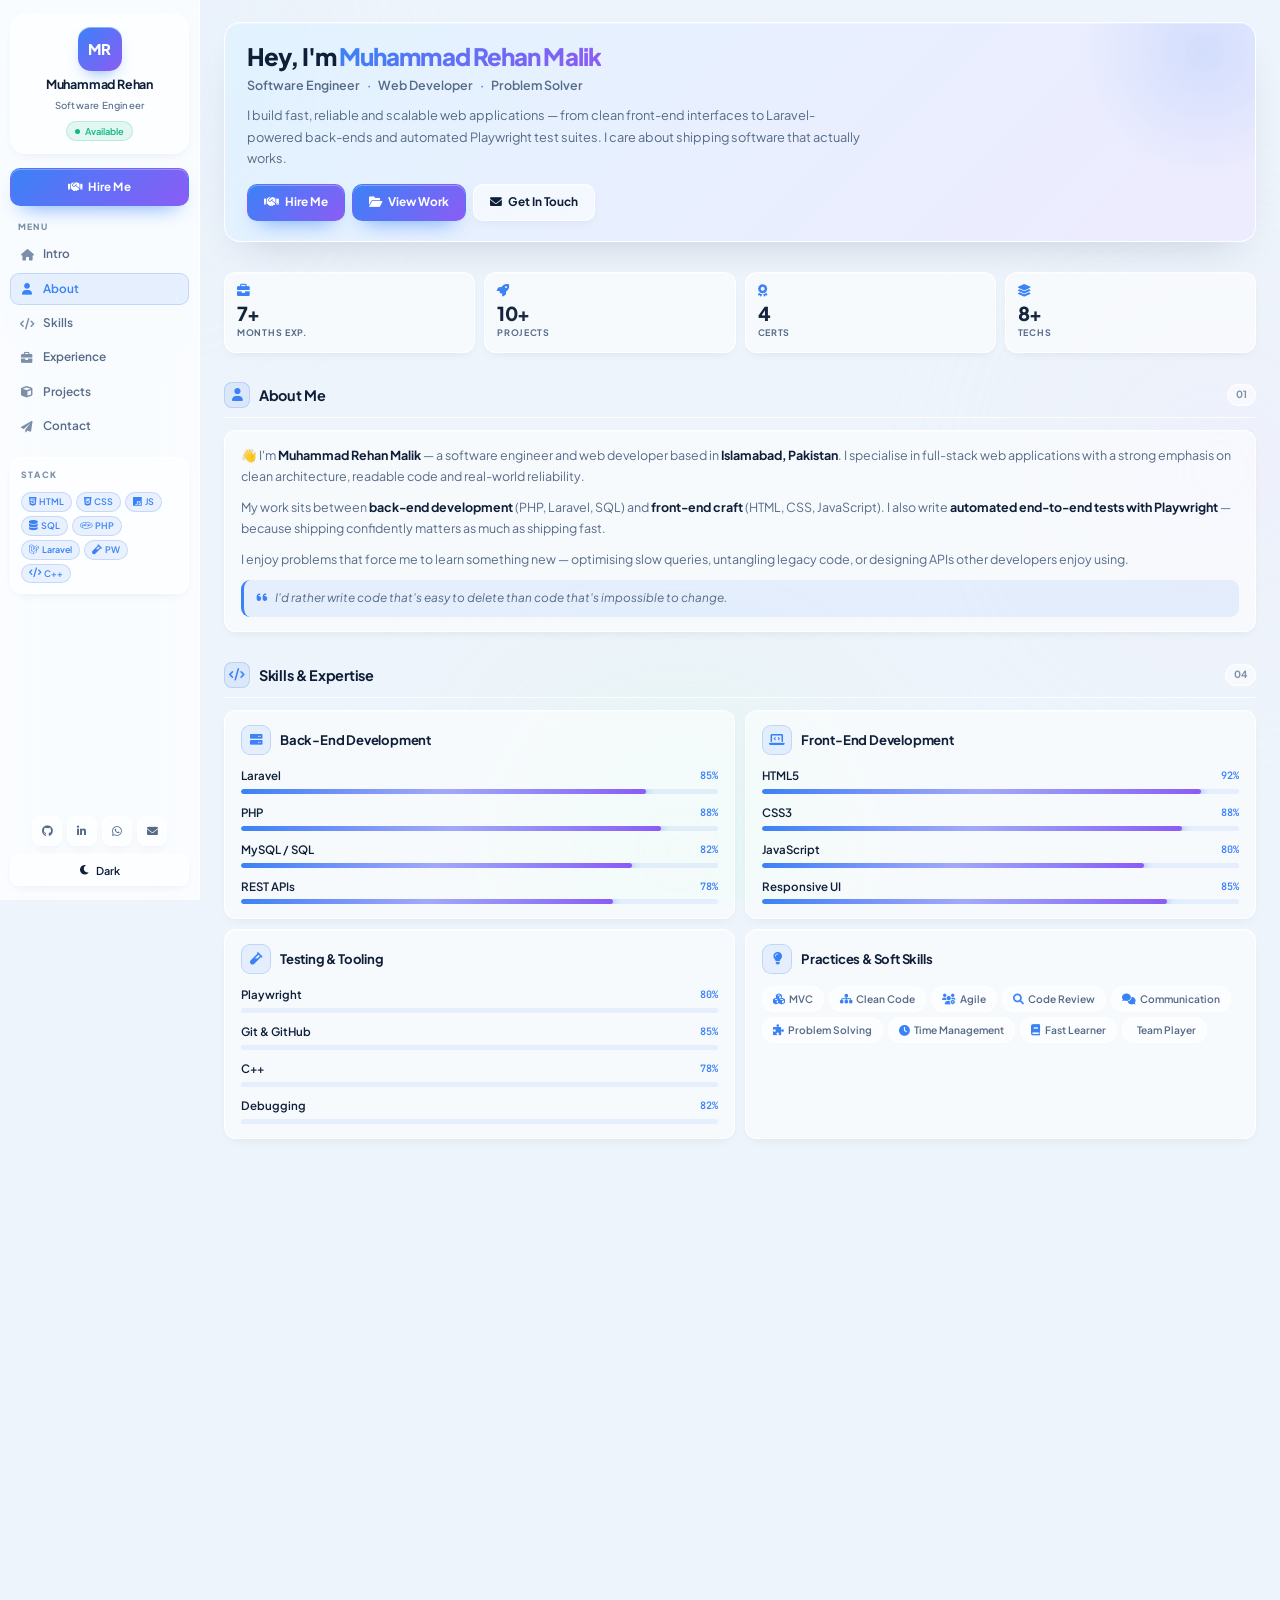
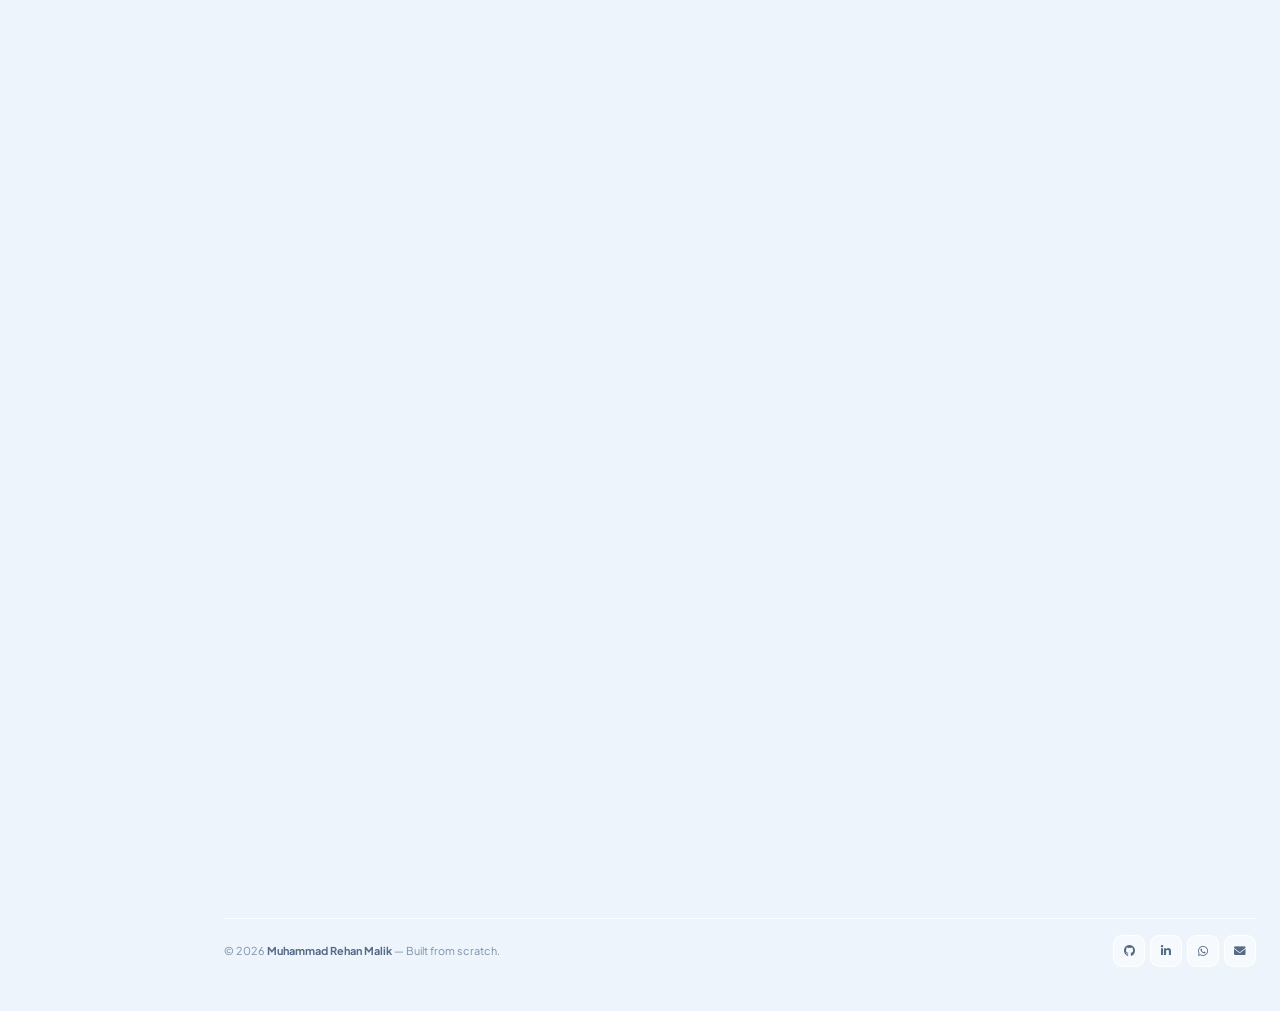
==== commit cefc2d57: "Separate CSS into external stylesheet" ====
--- a/index.html
+++ b/index.html
@@ -4,1428 +4,22 @@
 <meta charset="UTF-8" />
 <meta name="viewport" content="width=device-width, initial-scale=1.0, maximum-scale=5.0" />
 <meta name="description" content="Muhammad Rehan Malik — Software Engineer & Web Developer." />
+<meta name="author" content="Muhammad Rehan Malik" />
 <title>Muhammad Rehan Malik · Software Engineer</title>
 
+<!-- Favicon -->
+<link rel="icon" type="image/svg+xml" href="data:image/svg+xml,%3Csvg xmlns='http://www.w3.org/2000/svg' viewBox='0 0 100 100'%3E%3Cdefs%3E%3ClinearGradient id='g' x1='0' y1='0' x2='1' y2='1'%3E%3Cstop offset='0' stop-color='%233b82f6'/%3E%3Cstop offset='1' stop-color='%238b5cf6'/%3E%3C/linearGradient%3E%3C/defs%3E%3Crect width='100' height='100' rx='22' fill='url(%23g)'/%3E%3Ctext x='50' y='66' font-family='Arial,sans-serif' font-size='46' font-weight='800' fill='white' text-anchor='middle'%3EMR%3C/text%3E%3C/svg%3E" />
+
+<!-- Fonts -->
 <link rel="preconnect" href="https://fonts.googleapis.com">
 <link rel="preconnect" href="https://fonts.gstatic.com" crossorigin>
 <link href="https://fonts.googleapis.com/css2?family=Plus+Jakarta+Sans:wght@400;500;600;700;800&family=JetBrains+Mono:wght@400;500;600&display=swap" rel="stylesheet">
 
+<!-- Font Awesome -->
 <link rel="stylesheet" href="https://cdnjs.cloudflare.com/ajax/libs/font-awesome/6.0.0-beta3/css/all.min.css" />
 
-<style>
-/* ============================================================
-   THEME TOKENS
-============================================================ */
-:root {
-  --bg:            #eef4fb;
-  --bg-grad-1:     #dbeafe;
-  --bg-grad-2:     #ede9fe;
-  --bg-grad-3:     #d1fae5;
-
-  --glass:         rgba(255, 255, 255, 0.55);
-  --glass-nav:     rgba(255, 255, 255, 0.72);
-  --glass-border:  rgba(255, 255, 255, 0.85);
-  --glass-ring:    rgba(37, 99, 235, 0.18);
-  --glass-inner:   rgba(255, 255, 255, 0.4);
-
-  --intro-bg:      linear-gradient(135deg, rgba(224, 242, 254, 0.85) 0%, rgba(237, 233, 254, 0.85) 100%);
-  --intro-border:  rgba(255, 255, 255, 0.9);
-
-  --text:          #0f1f38;
-  --text-muted:    #566b88;
-  --text-soft:     #7b8fa8;
-
-  --accent:        #3b82f6;
-  --accent-2:      #8b5cf6;
-  --accent-3:      #06b6d4;
-  --accent-soft:   rgba(59, 130, 246, 0.10);
-  --success:       #10b981;
-  --warm:          #f59e0b;
-
-  --shadow-sm:     0 4px 12px -6px rgba(15, 31, 56, .12);
-  --shadow:        0 18px 40px -20px rgba(15, 31, 56, .20);
-  --shadow-glow:   0 14px 34px -16px rgba(59, 130, 246, .35);
-
-  --radius:        12px;
-  --radius-lg:     16px;
-  --transition:    .35s cubic-bezier(.22, 1, .36, 1);
-}
-
-[data-theme="dark"] {
-  --bg:            #060a14;
-  --bg-grad-1:     #0d1e3a;
-  --bg-grad-2:     #1a1038;
-  --bg-grad-3:     #052e2b;
-
-  --glass:         rgba(20, 32, 56, 0.55);
-  --glass-nav:     rgba(10, 18, 34, 0.78);
-  --glass-border:  rgba(120, 160, 220, 0.16);
-  --glass-ring:    rgba(91, 157, 255, 0.22);
-  --glass-inner:   rgba(255, 255, 255, 0.04);
-
-  --intro-bg:      linear-gradient(135deg, rgba(15, 30, 60, 0.8) 0%, rgba(25, 20, 50, 0.8) 100%);
-  --intro-border:  rgba(120, 160, 220, 0.25);
-
-  --text:          #eaf1fe;
-  --text-muted:    #94a9c8;
-  --text-soft:     #6f84a3;
-
-  --accent:        #60a5fa;
-  --accent-2:      #a78bfa;
-  --accent-3:      #22d3ee;
-  --accent-soft:   rgba(96, 165, 250, 0.12);
-  --success:       #34d399;
-  --warm:          #fbbf24;
-
-  --shadow-sm:     0 4px 12px -6px rgba(0, 0, 0, .65);
-  --shadow:        0 18px 40px -20px rgba(0, 0, 0, .85);
-  --shadow-glow:   0 14px 34px -16px rgba(96, 165, 250, .35);
-}
-
-/* ============================================================
-   RESET
-============================================================ */
-* { margin: 0; padding: 0; box-sizing: border-box; }
-
-html { scroll-behavior: smooth; scroll-padding-top: 16px; }
-
-body {
-  font-family: 'Plus Jakarta Sans', system-ui, -apple-system, sans-serif;
-  background: var(--bg);
-  color: var(--text);
-  font-size: 13px;
-  line-height: 1.55;
-  overflow-x: hidden;
-  transition: background var(--transition), color var(--transition);
-  -webkit-font-smoothing: antialiased;
-  min-height: 100vh;
-}
-
-a { color: inherit; text-decoration: none; }
-ul { list-style: none; }
-button { font-family: inherit; }
-pre { font-family: inherit; }
-
-/* ============================================================
-   AURORA BACKGROUND
-============================================================ */
-.aurora {
-  position: fixed;
-  inset: 0;
-  z-index: 0;
-  overflow: hidden;
-  pointer-events: none;
-}
-
-.orb {
-  position: absolute;
-  border-radius: 50%;
-  filter: blur(90px);
-  opacity: .55;
-  will-change: transform;
-}
-.orb-1 {
-  width: 420px; height: 420px;
-  background: radial-gradient(circle, var(--bg-grad-1), transparent 70%);
-  top: -120px; left: -100px;
-  animation: floatA 22s ease-in-out infinite;
-}
-.orb-2 {
-  width: 400px; height: 400px;
-  background: radial-gradient(circle, var(--bg-grad-2), transparent 70%);
-  top: 30%; right: -140px;
-  animation: floatB 26s ease-in-out infinite;
-}
-.orb-3 {
-  width: 460px; height: 460px;
-  background: radial-gradient(circle, var(--bg-grad-3), transparent 70%);
-  bottom: -180px; left: 35%;
-  animation: floatC 30s ease-in-out infinite;
-}
-@keyframes floatA {
-  0%, 100% { transform: translate(0, 0) scale(1); }
-  50%      { transform: translate(50px, 40px) scale(1.08); }
-}
-@keyframes floatB {
-  0%, 100% { transform: translate(0, 0) scale(1); }
-  50%      { transform: translate(-60px, 50px) scale(1.1); }
-}
-@keyframes floatC {
-  0%, 100% { transform: translate(0, 0) scale(1); }
-  50%      { transform: translate(40px, -50px) scale(.94); }
-}
-
-/* ============================================================
-   APP SHELL
-============================================================ */
-.app {
-  display: grid;
-  grid-template-columns: 200px 1fr;
-  min-height: 100vh;
-  position: relative;
-  z-index: 1;
-}
-
-/* ============================================================
-   SIDEBAR
-============================================================ */
-.sidebar {
-  position: sticky;
-  top: 0;
-  height: 100vh;
-  padding: 14px 10px;
-  background: var(--glass-nav);
-  backdrop-filter: blur(22px) saturate(180%);
-  -webkit-backdrop-filter: blur(22px) saturate(180%);
-  border-right: 1px solid var(--glass-border);
-  display: flex;
-  flex-direction: column;
-  gap: 14px;
-  overflow-y: auto;
-  transition: background var(--transition), border-color var(--transition);
-  z-index: 100;
-}
-
-.sidebar::-webkit-scrollbar { width: 3px; }
-.sidebar::-webkit-scrollbar-thumb { background: var(--glass-ring); border-radius: 3px; }
-
-.profile {
-  display: flex;
-  flex-direction: column;
-  align-items: center;
-  text-align: center;
-  gap: 6px;
-  padding: 12px 8px;
-  background: var(--glass);
-  border: 1px solid var(--glass-border);
-  border-radius: var(--radius-lg);
-  box-shadow: var(--shadow-sm), inset 0 1px 0 var(--glass-inner);
-}
-
-.avatar {
-  width: 44px; height: 44px;
-  border-radius: 13px;
-  display: grid;
-  place-items: center;
-  background: linear-gradient(135deg, var(--accent), var(--accent-2));
-  color: #fff;
-  font-weight: 800;
-  font-size: .92rem;
-  letter-spacing: -.4px;
-  box-shadow: 0 8px 18px -10px var(--accent), inset 0 1px 0 rgba(255,255,255,.4);
-  position: relative;
-  overflow: hidden;
-}
-
-.avatar::before {
-  content: '';
-  position: absolute;
-  inset: 0;
-  background: linear-gradient(120deg, transparent 30%, rgba(255,255,255,.5) 50%, transparent 70%);
-  transform: translateX(-150%);
-  animation: sweep 4s ease-in-out infinite;
-}
-@keyframes sweep {
-  0%, 60% { transform: translateX(-150%); }
-  100%    { transform: translateX(150%); }
-}
-
-.profile h2 {
-  font-size: .78rem;
-  font-weight: 700;
-  letter-spacing: -.2px;
-  line-height: 1.2;
-}
-
-.profile p {
-  font-size: .6rem;
-  color: var(--text-muted);
-  font-weight: 500;
-  letter-spacing: .2px;
-}
-
-.status {
-  display: inline-flex;
-  align-items: center;
-  gap: 5px;
-  font-size: .58rem;
-  font-weight: 600;
-  color: var(--success);
-  background: rgba(16, 185, 129, .1);
-  padding: 2px 8px;
-  border-radius: 20px;
-  border: 1px solid rgba(16, 185, 129, .2);
-  margin-top: 2px;
-}
-
-.dot {
-  width: 5px; height: 5px;
-  border-radius: 50%;
-  background: var(--success);
-  animation: ping 2s infinite;
-}
-@keyframes ping {
-  0%   { box-shadow: 0 0 0 0 rgba(16,185,129,.65); }
-  70%  { box-shadow: 0 0 0 7px rgba(16,185,129,0); }
-  100% { box-shadow: 0 0 0 0 rgba(16,185,129,0); }
-}
-
-/* Sidebar Hire Me */
-.side-hire {
-  display: flex;
-  align-items: center;
-  justify-content: center;
-  gap: 6px;
-  width: 100%;
-  padding: 9px 10px;
-  border-radius: 10px;
-  background: linear-gradient(135deg, var(--accent), var(--accent-2));
-  color: #fff;
-  font-size: .72rem;
-  font-weight: 700;
-  letter-spacing: .2px;
-  border: 1px solid transparent;
-  cursor: pointer;
-  box-shadow: 0 10px 22px -12px var(--accent), inset 0 1px 0 rgba(255,255,255,.3);
-  transition: box-shadow .3s ease;
-  position: relative;
-  overflow: hidden;
-}
-
-.side-hire i { font-size: .72rem; }
-
-.side-hire::before {
-  content: '';
-  position: absolute;
-  inset: 0;
-  background: linear-gradient(120deg, transparent 30%, rgba(255,255,255,.45) 50%, transparent 70%);
-  transform: translateX(-150%);
-  transition: transform .7s ease;
-}
-.side-hire:hover::before { transform: translateX(150%); }
-
-.side-hire:hover {
-  box-shadow: 0 16px 30px -12px var(--accent), inset 0 1px 0 rgba(255,255,255,.3);
-}
-
-.side-label {
-  font-size: .54rem;
-  font-weight: 800;
-  letter-spacing: 1.2px;
-  text-transform: uppercase;
-  color: var(--text-soft);
-  padding: 0 8px;
-  margin-bottom: 5px;
-}
-
-.nav-list {
-  display: flex;
-  flex-direction: column;
-  gap: 2px;
-}
-
-.nav-list a {
-  display: flex;
-  align-items: center;
-  gap: 9px;
-  padding: 7px 10px;
-  border-radius: 9px;
-  font-size: .74rem;
-  font-weight: 600;
-  color: var(--text-muted);
-  transition: background .3s ease, color .3s ease;
-  position: relative;
-}
-
-.nav-list a i {
-  font-size: .72rem;
-  width: 14px;
-  text-align: center;
-  color: var(--text-soft);
-  transition: color .3s ease;
-}
-
-.nav-list a:hover {
-  color: var(--accent);
-  background: var(--accent-soft);
-}
-.nav-list a:hover i { color: var(--accent); }
-
-.nav-list a.active {
-  color: var(--accent);
-  background: var(--accent-soft);
-  box-shadow: inset 0 0 0 1px var(--glass-ring);
-}
-.nav-list a.active i { color: var(--accent); }
-
-.tech-box {
-  background: var(--glass);
-  border: 1px solid var(--glass-border);
-  border-radius: var(--radius);
-  padding: 10px;
-  box-shadow: var(--shadow-sm), inset 0 1px 0 var(--glass-inner);
-}
-
-.tech-box .side-label { padding: 0 0 6px; }
-
-.tech-chips {
-  display: flex;
-  flex-wrap: wrap;
-  gap: 4px;
-}
-
-.tech-chip {
-  display: inline-flex;
-  align-items: center;
-  gap: 3px;
-  padding: 2px 7px;
-  border-radius: 20px;
-  background: var(--accent-soft);
-  border: 1px solid var(--glass-ring);
-  font-size: .56rem;
-  font-weight: 600;
-  color: var(--accent);
-  transition: background .3s ease, color .3s ease, border-color .3s ease;
-}
-
-.tech-chip i { font-size: .62rem; }
-
-.tech-chip:hover {
-  background: linear-gradient(135deg, var(--accent), var(--accent-2));
-  color: #fff;
-  border-color: transparent;
-}
-
-.side-foot {
-  margin-top: auto;
-  display: flex;
-  flex-direction: column;
-  gap: 8px;
-}
-
-.socials {
-  display: flex;
-  gap: 5px;
-  justify-content: center;
-}
-
-.socials a {
-  width: 30px; height: 30px;
-  border-radius: 9px;
-  display: grid;
-  place-items: center;
-  background: var(--glass);
-  border: 1px solid var(--glass-border);
-  color: var(--text-muted);
-  font-size: .68rem;
-  transition: background .3s ease, color .3s ease, border-color .3s ease;
-  box-shadow: var(--shadow-sm);
-}
-
-.socials a:hover {
-  color: #fff;
-  background: linear-gradient(135deg, var(--accent), var(--accent-2));
-  border-color: transparent;
-}
-
-/* WhatsApp button — branded green on hover */
-.socials a[aria-label="WhatsApp"]:hover {
-  background: linear-gradient(135deg, #25D366, #128C7E);
-}
-
-.theme-toggle {
-  width: 100%;
-  height: 32px;
-  border-radius: 9px;
-  border: 1px solid var(--glass-border);
-  background: var(--glass);
-  color: var(--text);
-  cursor: pointer;
-  display: flex;
-  align-items: center;
-  justify-content: center;
-  gap: 6px;
-  font-size: .68rem;
-  font-weight: 600;
-  transition: border-color .3s ease, color .3s ease;
-  box-shadow: var(--shadow-sm);
-}
-
-.theme-toggle:hover {
-  border-color: var(--accent);
-  color: var(--accent);
-}
-
-/* ============================================================
-   MAIN
-============================================================ */
-.main {
-  padding: 22px 24px 44px;
-  max-width: 1080px;
-  width: 100%;
-  min-width: 0;
-}
-
-.topbar {
-  display: none;
-  align-items: center;
-  justify-content: space-between;
-  padding: 10px 14px;
-  background: var(--glass-nav);
-  backdrop-filter: blur(22px) saturate(180%);
-  -webkit-backdrop-filter: blur(22px) saturate(180%);
-  border-bottom: 1px solid var(--glass-border);
-  position: sticky;
-  top: 0;
-  z-index: 90;
-}
-
-.topbar-brand {
-  display: flex;
-  align-items: center;
-  gap: 8px;
-  font-weight: 700;
-  font-size: .8rem;
-}
-
-.topbar-brand .logo-mark {
-  width: 30px; height: 30px;
-  border-radius: 9px;
-  display: grid;
-  place-items: center;
-  background: linear-gradient(135deg, var(--accent), var(--accent-2));
-  color: #fff;
-  font-size: .68rem;
-  font-weight: 800;
-  box-shadow: 0 6px 14px -6px var(--accent);
-}
-
-.topbar-actions { display: flex; gap: 5px; }
-
-.icon-btn {
-  width: 34px; height: 34px;
-  border-radius: 9px;
-  border: 1px solid var(--glass-border);
-  background: var(--glass);
-  color: var(--text);
-  font-size: .8rem;
-  cursor: pointer;
-  display: grid;
-  place-items: center;
-  transition: border-color .3s ease, color .3s ease;
-}
-
-.icon-btn:hover { border-color: var(--accent); color: var(--accent); }
-
-/* ============================================================
-   SECTION
-============================================================ */
-.section { margin-bottom: 30px; }
-
-.section-head {
-  display: flex;
-  align-items: center;
-  gap: 9px;
-  margin-bottom: 12px;
-  padding-bottom: 9px;
-  border-bottom: 1px solid var(--glass-border);
-}
-
-.section-head i {
-  font-size: .78rem;
-  color: var(--accent);
-  background: var(--accent-soft);
-  border: 1px solid var(--glass-ring);
-  width: 26px; height: 26px;
-  border-radius: 8px;
-  display: grid;
-  place-items: center;
-  flex-shrink: 0;
-}
-
-.section-head h3 {
-  font-size: .9rem;
-  font-weight: 700;
-  letter-spacing: -.3px;
-}
-
-.section-head .count {
-  margin-left: auto;
-  font-size: .62rem;
-  font-weight: 700;
-  color: var(--text-soft);
-  background: var(--glass);
-  border: 1px solid var(--glass-border);
-  padding: 2px 8px;
-  border-radius: 20px;
-}
-
-/* ============================================================
-   INTRO
-============================================================ */
-.intro {
-  background: var(--intro-bg);
-  backdrop-filter: blur(22px) saturate(180%);
-  -webkit-backdrop-filter: blur(22px) saturate(180%);
-  border: 1px solid var(--intro-border);
-  border-radius: var(--radius-lg);
-  padding: 20px 22px;
-  box-shadow: var(--shadow), inset 0 1px 0 var(--glass-inner);
-  position: relative;
-  overflow: hidden;
-  animation: fadeUp .8s cubic-bezier(.22,1,.36,1) both;
-}
-
-.intro::before {
-  content: '';
-  position: absolute;
-  top: -100px; right: -80px;
-  width: 260px; height: 260px;
-  background: radial-gradient(circle, var(--accent) 0%, transparent 68%);
-  opacity: .14;
-  border-radius: 50%;
-  pointer-events: none;
-}
-
-.intro h1 {
-  font-size: 1.5rem;
-  font-weight: 800;
-  letter-spacing: -.9px;
-  line-height: 1.15;
-  margin-bottom: 5px;
-  position: relative;
-}
-
-.grad {
-  background: linear-gradient(120deg, var(--accent), var(--accent-2), var(--accent-3), var(--accent));
-  background-size: 300% 100%;
-  -webkit-background-clip: text;
-  background-clip: text;
-  -webkit-text-fill-color: transparent;
-  animation: gradShift 7s linear infinite;
-}
-@keyframes gradShift {
-  0%   { background-position: 0% 50%; }
-  100% { background-position: 300% 50%; }
-}
-
-.intro .role {
-  font-size: .78rem;
-  font-weight: 600;
-  color: var(--text-muted);
-  margin-bottom: 10px;
-  position: relative;
-}
-
-.intro .role .sep { color: var(--accent); margin: 0 5px; }
-
-.intro .desc {
-  font-size: .8rem;
-  color: var(--text-muted);
-  line-height: 1.7;
-  max-width: 620px;
-  margin-bottom: 14px;
-  position: relative;
-}
-
-.intro-btns {
-  display: flex;
-  flex-wrap: wrap;
-  gap: 7px;
-  position: relative;
-}
-
-.btn {
-  display: inline-flex;
-  align-items: center;
-  gap: 6px;
-  padding: 8px 16px;
-  border-radius: 10px;
-  font-size: .74rem;
-  font-weight: 700;
-  cursor: pointer;
-  border: 1px solid transparent;
-  transition: background .3s ease, color .3s ease, border-color .3s ease, box-shadow .3s ease;
-  white-space: nowrap;
-  position: relative;
-  overflow: hidden;
-}
-
-.btn-hire {
-  background: linear-gradient(135deg, var(--accent), var(--accent-2));
-  color: #fff;
-  box-shadow: 0 10px 22px -12px var(--accent), inset 0 1px 0 rgba(255,255,255,.3);
-}
-
-.btn-hire::before {
-  content: '';
-  position: absolute;
-  inset: 0;
-  background: linear-gradient(120deg, transparent 30%, rgba(255,255,255,.45) 50%, transparent 70%);
-  transform: translateX(-150%);
-  transition: transform .7s ease;
-}
-.btn-hire:hover::before { transform: translateX(150%); }
-
-.btn-hire:hover {
-  box-shadow: 0 16px 30px -12px var(--accent), inset 0 1px 0 rgba(255,255,255,.3);
-}
-
-.btn-primary {
-  background: linear-gradient(135deg, var(--accent), var(--accent-2));
-  color: #fff;
-  box-shadow: 0 10px 22px -12px var(--accent), inset 0 1px 0 rgba(255,255,255,.3);
-}
-
-.btn-primary::before {
-  content: '';
-  position: absolute;
-  inset: 0;
-  background: linear-gradient(120deg, transparent 30%, rgba(255,255,255,.4) 50%, transparent 70%);
-  transform: translateX(-150%);
-  transition: transform .7s ease;
-}
-.btn-primary:hover::before { transform: translateX(150%); }
-
-.btn-primary:hover {
-  box-shadow: 0 16px 30px -12px var(--accent), inset 0 1px 0 rgba(255,255,255,.3);
-}
-
-.btn-ghost {
-  background: var(--glass);
-  backdrop-filter: blur(14px);
-  -webkit-backdrop-filter: blur(14px);
-  border-color: var(--glass-border);
-  color: var(--text);
-  box-shadow: var(--shadow-sm), inset 0 1px 0 var(--glass-inner);
-}
-
-.btn-ghost:hover {
-  border-color: var(--accent);
-  color: var(--accent);
-  box-shadow: var(--shadow-glow), inset 0 1px 0 var(--glass-inner);
-}
-
-/* ============================================================
-   STATS
-============================================================ */
-.stats {
-  display: grid;
-  grid-template-columns: repeat(4, 1fr);
-  gap: 9px;
-}
-
-.stat {
-  background: var(--glass);
-  backdrop-filter: blur(20px) saturate(180%);
-  -webkit-backdrop-filter: blur(20px) saturate(180%);
-  border: 1px solid var(--glass-border);
-  border-radius: var(--radius);
-  padding: 12px 12px;
-  box-shadow: var(--shadow-sm), inset 0 1px 0 var(--glass-inner);
-  transition: border-color .35s ease, box-shadow .35s ease;
-  position: relative;
-  overflow: hidden;
-}
-
-.stat::after {
-  content: '';
-  position: absolute;
-  top: 0; left: 0;
-  width: 100%; height: 2px;
-  background: linear-gradient(90deg, var(--accent), var(--accent-2), var(--accent-3));
-  transform: scaleX(0);
-  transform-origin: left;
-  transition: transform .5s cubic-bezier(.22,1,.36,1);
-}
-
-.stat:hover {
-  border-color: var(--glass-ring);
-  box-shadow: var(--shadow), inset 0 1px 0 var(--glass-inner);
-}
-.stat:hover::after { transform: scaleX(1); }
-
-.stat i {
-  font-size: .78rem;
-  color: var(--accent);
-  margin-bottom: 7px;
-  display: block;
-}
-
-.stat h3 {
-  font-size: 1.2rem;
-  font-weight: 800;
-  letter-spacing: -.6px;
-  line-height: 1;
-  margin-bottom: 2px;
-  background: linear-gradient(135deg, var(--text), var(--text-muted));
-  -webkit-background-clip: text;
-  background-clip: text;
-  -webkit-text-fill-color: transparent;
-}
-
-.stat p {
-  font-size: .56rem;
-  font-weight: 700;
-  color: var(--text-muted);
-  text-transform: uppercase;
-  letter-spacing: .7px;
-}
-
-/* ============================================================
-   CARDS
-============================================================ */
-.card {
-  background: var(--glass);
-  backdrop-filter: blur(20px) saturate(180%);
-  -webkit-backdrop-filter: blur(20px) saturate(180%);
-  border: 1px solid var(--glass-border);
-  border-radius: var(--radius);
-  padding: 14px 16px;
-  box-shadow: var(--shadow-sm), inset 0 1px 0 var(--glass-inner);
-  transition: border-color .4s ease, box-shadow .4s ease;
-}
-
-.card:hover {
-  border-color: var(--glass-ring);
-  box-shadow: var(--shadow), inset 0 1px 0 var(--glass-inner);
-}
-
-.about-text p {
-  font-size: .78rem;
-  color: var(--text-muted);
-  line-height: 1.72;
-  margin-bottom: 9px;
-}
-.about-text p:last-child { margin-bottom: 0; }
-.about-text strong { color: var(--text); font-weight: 700; }
-
-.quote {
-  margin-top: 10px;
-  padding: 9px 13px;
-  background: var(--accent-soft);
-  border-left: 3px solid var(--accent);
-  border-radius: 9px;
-  font-size: .74rem;
-  color: var(--text-muted);
-  font-style: italic;
-  transition: border-left-color .35s ease;
-}
-.quote:hover { border-left-color: var(--accent-2); }
-.quote i { color: var(--accent); margin-right: 5px; font-style: normal; }
-
-/* ============================================================
-   SKILLS
-============================================================ */
-.skills-grid {
-  display: grid;
-  grid-template-columns: repeat(2, 1fr);
-  gap: 10px;
-}
-
-.skill-card {
-  background: var(--glass);
-  backdrop-filter: blur(20px) saturate(180%);
-  -webkit-backdrop-filter: blur(20px) saturate(180%);
-  border: 1px solid var(--glass-border);
-  border-radius: var(--radius);
-  padding: 14px 16px;
-  box-shadow: var(--shadow-sm), inset 0 1px 0 var(--glass-inner);
-  transition: border-color .45s ease, box-shadow .45s ease;
-  position: relative;
-  overflow: hidden;
-}
-
-.skill-card::before {
-  content: '';
-  position: absolute;
-  top: 0; left: 0;
-  width: 100%; height: 2px;
-  background: linear-gradient(90deg, var(--accent), var(--accent-2));
-  transform: scaleX(0);
-  transform-origin: left;
-  transition: transform .5s cubic-bezier(.22,1,.36,1);
-}
-
-.skill-card:hover {
-  border-color: var(--glass-ring);
-  box-shadow: var(--shadow), inset 0 1px 0 var(--glass-inner);
-}
-.skill-card:hover::before { transform: scaleX(1); }
-
-.skill-card-head {
-  display: flex;
-  align-items: center;
-  gap: 9px;
-  margin-bottom: 12px;
-}
-
-.skill-card-head i {
-  width: 30px; height: 30px;
-  border-radius: 9px;
-  display: grid;
-  place-items: center;
-  background: var(--accent-soft);
-  color: var(--accent);
-  font-size: .78rem;
-  border: 1px solid var(--glass-ring);
-  transition: background .4s ease, color .4s ease, border-color .4s ease;
-  flex-shrink: 0;
-}
-
-.skill-card:hover .skill-card-head i {
-  background: linear-gradient(135deg, var(--accent), var(--accent-2));
-  color: #fff;
-  border-color: transparent;
-}
-
-.skill-card-head h4 {
-  font-size: .82rem;
-  font-weight: 700;
-  letter-spacing: -.2px;
-}
-
-.skill-list { display: flex; flex-direction: column; gap: 10px; }
-
-.skill-item { display: flex; flex-direction: column; gap: 4px; }
-
-.skill-meta {
-  display: flex;
-  align-items: center;
-  justify-content: space-between;
-  font-size: .72rem;
-  font-weight: 600;
-  color: var(--text-muted);
-}
-
-.skill-meta span:first-child { color: var(--text); }
-
-.skill-meta .pct {
-  font-family: 'JetBrains Mono', monospace;
-  font-size: .64rem;
-  color: var(--accent);
-  font-weight: 600;
-}
-
-.skill-bar {
-  width: 100%;
-  height: 5px;
-  border-radius: 20px;
-  background: var(--accent-soft);
-  overflow: hidden;
-  position: relative;
-}
-
-.skill-fill {
-  height: 100%;
-  width: 0%;
-  border-radius: 20px;
-  background: linear-gradient(90deg, var(--accent), var(--accent-2));
-  box-shadow: 0 0 10px var(--accent);
-  transition: width 1.3s cubic-bezier(.22,1,.36,1);
-  position: relative;
-}
-
-.skill-fill::after {
-  content: '';
-  position: absolute;
-  inset: 0;
-  background: linear-gradient(90deg, transparent, rgba(255,255,255,.4), transparent);
-  animation: shimmerBar 2.5s ease-in-out infinite;
-}
-
-@keyframes shimmerBar {
-  0%   { transform: translateX(-100%); }
-  100% { transform: translateX(200%); }
-}
-
-.skill-tags {
-  display: flex;
-  flex-wrap: wrap;
-  gap: 5px;
-  margin-top: 4px;
-}
-
-.skill-tag {
-  display: inline-flex;
-  align-items: center;
-  gap: 4px;
-  padding: 4px 10px;
-  border-radius: 20px;
-  background: var(--glass);
-  border: 1px solid var(--glass-border);
-  font-size: .64rem;
-  font-weight: 600;
-  color: var(--text-muted);
-  transition: color .3s ease, border-color .3s ease, background .3s ease;
-}
-
-.skill-tag i { font-size: .68rem; color: var(--accent); }
-
-.skill-tag:hover {
-  color: var(--accent);
-  border-color: var(--glass-ring);
-  background: var(--accent-soft);
-}
-
-/* ============================================================
-   EXPERIENCE
-============================================================ */
-.timeline {
-  position: relative;
-  padding-left: 22px;
-}
-
-.timeline::before {
-  content: '';
-  position: absolute;
-  left: 4px; top: 6px; bottom: 6px;
-  width: 2px;
-  background: linear-gradient(180deg, var(--accent), var(--accent-2), var(--accent-3), transparent);
-  border-radius: 2px;
-  opacity: .5;
-}
-
-.exp { position: relative; padding-bottom: 12px; }
-.exp:last-child { padding-bottom: 0; }
-
-.exp::before {
-  content: '';
-  position: absolute;
-  left: -22px;
-  top: 15px;
-  width: 11px; height: 11px;
-  border-radius: 50%;
-  background: var(--bg);
-  border: 2.5px solid var(--accent);
-  box-shadow: 0 0 0 3px var(--accent-soft), 0 0 12px var(--accent);
-  transition: background .4s ease, box-shadow .4s ease;
-  z-index: 3;
-}
-
-.exp:hover::before {
-  background: var(--accent);
-  box-shadow: 0 0 0 4px var(--accent-soft), 0 0 20px var(--accent);
-}
-
-.exp-card {
-  background: var(--glass);
-  backdrop-filter: blur(20px) saturate(180%);
-  -webkit-backdrop-filter: blur(20px) saturate(180%);
-  border: 1px solid var(--glass-border);
-  border-radius: var(--radius);
-  padding: 13px 15px;
-  box-shadow: var(--shadow-sm), inset 0 1px 0 var(--glass-inner);
-  transition: border-color .45s ease, box-shadow .45s ease;
-  position: relative;
-  overflow: hidden;
-}
-
-.exp-card::before {
-  content: '';
-  position: absolute;
-  top: 0; left: 0;
-  width: 3px; height: 100%;
-  background: linear-gradient(180deg, var(--accent), var(--accent-2));
-  transform: scaleY(0);
-  transform-origin: top;
-  transition: transform .5s cubic-bezier(.22,1,.36,1);
-}
-
-.exp-card:hover {
-  border-color: var(--glass-ring);
-  box-shadow: var(--shadow), inset 0 1px 0 var(--glass-inner);
-}
-.exp-card:hover::before { transform: scaleY(1); }
-
-.exp-top {
-  display: flex;
-  flex-wrap: wrap;
-  align-items: flex-start;
-  justify-content: space-between;
-  gap: 8px;
-  margin-bottom: 3px;
-}
-
-.exp-card h4 {
-  font-size: .82rem;
-  font-weight: 700;
-  letter-spacing: -.2px;
-}
-
-.exp-date {
-  font-size: .58rem;
-  font-weight: 700;
-  letter-spacing: .4px;
-  padding: 3px 9px;
-  border-radius: 20px;
-  background: var(--accent-soft);
-  color: var(--accent);
-  white-space: nowrap;
-  border: 1px solid var(--glass-ring);
-}
-
-.exp-card .company {
-  font-size: .7rem;
-  font-weight: 600;
-  color: var(--accent);
-  margin-bottom: 7px;
-  display: flex;
-  align-items: center;
-  gap: 5px;
-}
-.exp-card .company i { font-size: .64rem; }
-
-.exp-card ul { display: flex; flex-direction: column; gap: 4px; }
-
-.exp-card li {
-  font-size: .74rem;
-  color: var(--text-muted);
-  padding-left: 15px;
-  position: relative;
-  line-height: 1.55;
-}
-
-.exp-card li::before {
-  content: '';
-  position: absolute;
-  left: 0; top: 7px;
-  width: 5px; height: 5px;
-  border-radius: 50%;
-  background: linear-gradient(135deg, var(--accent), var(--accent-2));
-  box-shadow: 0 0 6px var(--accent);
-  opacity: .8;
-}
-
-.tags { display: flex; flex-wrap: wrap; gap: 4px; margin-top: 9px; }
-
-.tag {
-  font-size: .58rem;
-  font-weight: 700;
-  padding: 3px 8px;
-  border-radius: 6px;
-  background: var(--accent-soft);
-  border: 1px solid var(--glass-ring);
-  color: var(--accent);
-  letter-spacing: .2px;
-}
-
-/* ============================================================
-   PROJECTS
-============================================================ */
-.projects-grid {
-  display: grid;
-  grid-template-columns: repeat(3, 1fr);
-  gap: 10px;
-}
-
-.project {
-  background: var(--glass);
-  backdrop-filter: blur(20px) saturate(180%);
-  -webkit-backdrop-filter: blur(20px) saturate(180%);
-  border: 1px solid var(--glass-border);
-  border-radius: var(--radius);
-  padding: 13px 15px;
-  box-shadow: var(--shadow-sm), inset 0 1px 0 var(--glass-inner);
-  display: flex;
-  flex-direction: column;
-  position: relative;
-  overflow: hidden;
-  transition: border-color .45s ease, box-shadow .45s ease;
-}
-
-.project::before {
-  content: '';
-  position: absolute;
-  top: -50%; left: -50%;
-  width: 200%; height: 200%;
-  background: radial-gradient(circle at center, var(--accent-soft) 0%, transparent 45%);
-  opacity: 0;
-  transition: opacity .5s ease;
-  pointer-events: none;
-}
-.project:hover::before { opacity: 1; }
-
-.project:hover {
-  border-color: var(--glass-ring);
-  box-shadow: var(--shadow), inset 0 1px 0 var(--glass-inner);
-}
-
-.project-top {
-  display: flex;
-  align-items: center;
-  justify-content: space-between;
-  margin-bottom: 9px;
-  position: relative;
-  z-index: 1;
-}
-
-.project-icon {
-  width: 34px; height: 34px;
-  border-radius: 10px;
-  display: grid;
-  place-items: center;
-  background: var(--accent-soft);
-  color: var(--accent);
-  font-size: .8rem;
-  transition: background .5s ease, color .5s ease, border-color .5s ease;
-  border: 1px solid var(--glass-ring);
-}
-
-.project:hover .project-icon {
-  background: linear-gradient(135deg, var(--accent), var(--accent-2));
-  color: #fff;
-  border-color: transparent;
-}
-
-.project-links { display: flex; gap: 5px; }
-
-.project-links a {
-  width: 26px; height: 26px;
-  border-radius: 8px;
-  display: grid;
-  place-items: center;
-  border: 1px solid var(--glass-border);
-  background: var(--glass);
-  color: var(--text-muted);
-  font-size: .64rem;
-  transition: background .35s ease, color .35s ease, border-color .35s ease;
-}
-
-.project-links a:hover {
-  color: #fff;
-  background: linear-gradient(135deg, var(--accent), var(--accent-2));
-  border-color: transparent;
-}
-
-.project h4 {
-  font-size: .78rem;
-  font-weight: 700;
-  margin-bottom: 4px;
-  letter-spacing: -.2px;
-  position: relative;
-  z-index: 1;
-}
-
-.project p {
-  font-size: .7rem;
-  color: var(--text-muted);
-  line-height: 1.55;
-  margin-bottom: 9px;
-  flex-grow: 1;
-  position: relative;
-  z-index: 1;
-}
-
-.project .tags { position: relative; z-index: 1; margin-top: 0; }
-
-/* ============================================================
-   CONTACT
-============================================================ */
-.contact-box {
-  background: var(--glass);
-  backdrop-filter: blur(26px) saturate(180%);
-  -webkit-backdrop-filter: blur(26px) saturate(180%);
-  border: 1px solid var(--glass-border);
-  border-radius: var(--radius-lg);
-  padding: 24px 22px;
-  text-align: center;
-  box-shadow: var(--shadow), inset 0 1px 0 var(--glass-inner);
-  position: relative;
-  overflow: hidden;
-}
-
-.contact-box::before {
-  content: '';
-  position: absolute;
-  top: -100px; left: 50%;
-  transform: translateX(-50%);
-  width: 300px; height: 300px;
-  background: radial-gradient(circle, var(--accent) 0%, transparent 68%);
-  opacity: .16;
-  border-radius: 50%;
-  pointer-events: none;
-  animation: pulseSlow 6s ease-in-out infinite;
-}
-
-@keyframes pulseSlow {
-  0%, 100% { transform: translateX(-50%) scale(1); opacity: .16; }
-  50%      { transform: translateX(-50%) scale(1.15); opacity: .24; }
-}
-
-.contact-box h3 {
-  font-size: 1.05rem;
-  font-weight: 800;
-  letter-spacing: -.4px;
-  margin-bottom: 7px;
-  position: relative;
-}
-
-.contact-box p {
-  font-size: .78rem;
-  color: var(--text-muted);
-  max-width: 440px;
-  margin: 0 auto 15px;
-  position: relative;
-}
-
-.contact-btns {
-  display: flex;
-  flex-wrap: wrap;
-  gap: 7px;
-  justify-content: center;
-  position: relative;
-}
-
-.contact-meta {
-  display: flex;
-  flex-wrap: wrap;
-  justify-content: center;
-  gap: 9px 20px;
-  margin-top: 16px;
-  padding-top: 15px;
-  border-top: 1px solid var(--glass-border);
-  position: relative;
-}
-
-.contact-meta div {
-  display: flex;
-  align-items: center;
-  gap: 5px;
-  font-size: .68rem;
-  color: var(--text-muted);
-  font-weight: 500;
-}
-.contact-meta i { color: var(--accent); font-size: .7rem; }
-
-/* ============================================================
-   FOOTER
-============================================================ */
-footer {
-  margin-top: 18px;
-  padding-top: 16px;
-  border-top: 1px solid var(--glass-border);
-  display: flex;
-  flex-wrap: wrap;
-  align-items: center;
-  justify-content: space-between;
-  gap: 8px;
-}
-
-footer p { font-size: .68rem; color: var(--text-soft); }
-footer strong { color: var(--text-muted); }
-
-.footer-socials { display: flex; gap: 5px; }
-
-.footer-socials a {
-  width: 32px; height: 32px;
-  border-radius: 9px;
-  display: grid;
-  place-items: center;
-  border: 1px solid var(--glass-border);
-  background: var(--glass);
-  color: var(--text-muted);
-  font-size: .72rem;
-  transition: background .3s ease, color .3s ease, border-color .3s ease;
-}
-
-.footer-socials a:hover {
-  color: #fff;
-  background: linear-gradient(135deg, var(--accent), var(--accent-2));
-  border-color: transparent;
-}
-
-.footer-socials a[aria-label="WhatsApp"]:hover {
-  background: linear-gradient(135deg, #25D366, #128C7E);
-}
-
-/* ============================================================
-   REVEAL
-============================================================ */
-.reveal {
-  opacity: 0;
-  transform: translateY(18px);
-  transition: opacity .8s cubic-bezier(.22,1,.36,1), transform .8s cubic-bezier(.22,1,.36,1);
-  will-change: opacity, transform;
-}
-.reveal.in { opacity: 1; transform: translateY(0); }
-
-@keyframes fadeUp {
-  from { opacity: 0; transform: translateY(18px); }
-  to   { opacity: 1; transform: translateY(0); }
-}
-
-/* ============================================================
-   RESPONSIVE
-============================================================ */
-@media (max-width: 1024px) {
-  .app { grid-template-columns: 190px 1fr; }
-  .skills-grid { grid-template-columns: 1fr; }
-  .projects-grid { grid-template-columns: repeat(2, 1fr); }
-}
-
-@media (max-width: 820px) {
-  .app { grid-template-columns: 1fr; }
-  .sidebar {
-    position: fixed;
-    top: 0; left: 0;
-    width: 220px;
-    transform: translateX(-100%);
-    transition: transform .4s cubic-bezier(.22,1,.36,1);
-    box-shadow: var(--shadow);
-    z-index: 200;
-  }
-  .sidebar.open { transform: translateX(0); }
-  .topbar { display: flex; }
-  .main { padding: 14px 14px 32px; }
-  .stats { grid-template-columns: repeat(2, 1fr); }
-  .projects-grid { grid-template-columns: repeat(2, 1fr); }
-}
-
-@media (max-width: 560px) {
-  .projects-grid { grid-template-columns: 1fr; }
-  .skills-grid { grid-template-columns: 1fr; }
-  .intro { padding: 16px 16px; }
-  .intro h1 { font-size: 1.25rem; letter-spacing: -.7px; }
-  .intro .desc { font-size: .76rem; }
-  .contact-box { padding: 20px 16px; }
-  .contact-meta { gap: 8px 14px; }
-  .contact-meta div { font-size: .64rem; }
-  .main { padding: 12px 12px 28px; }
-  .section { margin-bottom: 24px; }
-}
-
-@media (max-width: 400px) {
-  .intro h1 { font-size: 1.1rem; }
-  .stat h3 { font-size: 1.05rem; }
-  .section-head h3 { font-size: .82rem; }
-}
-
-.overlay {
-  position: fixed;
-  inset: 0;
-  background: rgba(6, 10, 20, .5);
-  backdrop-filter: blur(4px);
-  -webkit-backdrop-filter: blur(4px);
-  opacity: 0;
-  pointer-events: none;
-  transition: opacity .3s ease;
-  z-index: 150;
-}
-.overlay.show { opacity: 1; pointer-events: auto; }
-
-@media (prefers-reduced-motion: reduce) {
-  *, *::before, *::after {
-    animation-duration: .01ms !important;
-    animation-iteration-count: 1 !important;
-    transition-duration: .01ms !important;
-  }
-  html { scroll-behavior: auto; }
-  .reveal { opacity: 1; transform: none; }
-  .orb { animation: none; }
-  .skill-fill { transition: none; }
-}
-</style>
+<!-- External Stylesheet -->
+<link rel="stylesheet" href="style.css" />
 </head>
 
 <body>
@@ -1449,7 +43,6 @@
       <span class="status"><span class="dot"></span> Available</span>
     </div>
 
-    <!-- Sidebar Hire Me (opens Gmail) -->
     <a href="mailto:muhammadrehan5048@gmail.com?subject=Job%20Opportunity%20for%20Muhammad%20Rehan%20Malik&body=Hi%20Rehan%2C%0A%0AI%20came%20across%20your%20portfolio%20and%20I%27m%20interested%20in%20discussing%20an%20opportunity%20with%20you.%0A%0AThanks!" class="side-hire">
       <i class="fas fa-handshake"></i> Hire Me
     </a>
@@ -1484,13 +77,9 @@
 
     <div class="side-foot">
       <div class="socials">
-        <!-- GitHub: empty for now -->
         <a href="#" aria-label="GitHub"><i class="fab fa-github"></i></a>
-        <!-- LinkedIn: real profile -->
         <a href="https://www.linkedin.com/in/muhammad-rehan5048/" target="_blank" rel="noopener" aria-label="LinkedIn"><i class="fab fa-linkedin-in"></i></a>
-        <!-- WhatsApp: opens chat on your number -->
         <a href="https://wa.me/923259351531?text=Hi%20Rehan%2C%20I%20came%20across%20your%20portfolio" target="_blank" rel="noopener" aria-label="WhatsApp"><i class="fab fa-whatsapp"></i></a>
-        <!-- Email: real Gmail -->
         <a href="mailto:muhammadrehan5048@gmail.com" aria-label="Email"><i class="fas fa-envelope"></i></a>
       </div>
       <button class="theme-toggle" id="themeToggle" aria-label="Toggle theme">
@@ -1531,7 +120,6 @@
             I care about shipping software that actually works.
           </p>
           <div class="intro-btns">
-            <!-- Hire Me: opens Gmail with pre-filled message -->
             <a href="mailto:muhammadrehan5048@gmail.com?subject=Job%20Opportunity%20for%20Muhammad%20Rehan%20Malik&body=Hi%20Rehan%2C%0A%0AI%20came%20across%20your%20portfolio%20and%20I%27m%20interested%20in%20discussing%20an%20opportunity%20with%20you.%0A%0AThanks!" class="btn btn-hire">
               <i class="fas fa-handshake"></i> Hire Me
             </a>
--- a/style.css
+++ b/style.css
@@ -0,0 +1,1411 @@
+/* ============================================================
+   THEME TOKENS
+============================================================ */
+:root {
+  --bg:            #eef4fb;
+  --bg-grad-1:     #dbeafe;
+  --bg-grad-2:     #ede9fe;
+  --bg-grad-3:     #d1fae5;
+
+  --glass:         rgba(255, 255, 255, 0.55);
+  --glass-nav:     rgba(255, 255, 255, 0.72);
+  --glass-border:  rgba(255, 255, 255, 0.85);
+  --glass-ring:    rgba(37, 99, 235, 0.18);
+  --glass-inner:   rgba(255, 255, 255, 0.4);
+
+  --intro-bg:      linear-gradient(135deg, rgba(224, 242, 254, 0.85) 0%, rgba(237, 233, 254, 0.85) 100%);
+  --intro-border:  rgba(255, 255, 255, 0.9);
+
+  --text:          #0f1f38;
+  --text-muted:    #566b88;
+  --text-soft:     #7b8fa8;
+
+  --accent:        #3b82f6;
+  --accent-2:      #8b5cf6;
+  --accent-3:      #06b6d4;
+  --accent-soft:   rgba(59, 130, 246, 0.10);
+  --success:       #10b981;
+  --warm:          #f59e0b;
+
+  --shadow-sm:     0 4px 12px -6px rgba(15, 31, 56, .12);
+  --shadow:        0 18px 40px -20px rgba(15, 31, 56, .20);
+  --shadow-glow:   0 14px 34px -16px rgba(59, 130, 246, .35);
+
+  --radius:        12px;
+  --radius-lg:     16px;
+  --transition:    .35s cubic-bezier(.22, 1, .36, 1);
+}
+
+[data-theme="dark"] {
+  --bg:            #060a14;
+  --bg-grad-1:     #0d1e3a;
+  --bg-grad-2:     #1a1038;
+  --bg-grad-3:     #052e2b;
+
+  --glass:         rgba(20, 32, 56, 0.55);
+  --glass-nav:     rgba(10, 18, 34, 0.78);
+  --glass-border:  rgba(120, 160, 220, 0.16);
+  --glass-ring:    rgba(91, 157, 255, 0.22);
+  --glass-inner:   rgba(255, 255, 255, 0.04);
+
+  --intro-bg:      linear-gradient(135deg, rgba(15, 30, 60, 0.8) 0%, rgba(25, 20, 50, 0.8) 100%);
+  --intro-border:  rgba(120, 160, 220, 0.25);
+
+  --text:          #eaf1fe;
+  --text-muted:    #94a9c8;
+  --text-soft:     #6f84a3;
+
+  --accent:        #60a5fa;
+  --accent-2:      #a78bfa;
+  --accent-3:      #22d3ee;
+  --accent-soft:   rgba(96, 165, 250, 0.12);
+  --success:       #34d399;
+  --warm:          #fbbf24;
+
+  --shadow-sm:     0 4px 12px -6px rgba(0, 0, 0, .65);
+  --shadow:        0 18px 40px -20px rgba(0, 0, 0, .85);
+  --shadow-glow:   0 14px 34px -16px rgba(96, 165, 250, .35);
+}
+
+/* ============================================================
+   RESET
+============================================================ */
+* { margin: 0; padding: 0; box-sizing: border-box; }
+
+html { scroll-behavior: smooth; scroll-padding-top: 16px; }
+
+body {
+  font-family: 'Plus Jakarta Sans', system-ui, -apple-system, sans-serif;
+  background: var(--bg);
+  color: var(--text);
+  font-size: 13px;
+  line-height: 1.55;
+  overflow-x: hidden;
+  transition: background var(--transition), color var(--transition);
+  -webkit-font-smoothing: antialiased;
+  min-height: 100vh;
+}
+
+a { color: inherit; text-decoration: none; }
+ul { list-style: none; }
+button { font-family: inherit; }
+pre { font-family: inherit; }
+
+/* ============================================================
+   AURORA BACKGROUND
+============================================================ */
+.aurora {
+  position: fixed;
+  inset: 0;
+  z-index: 0;
+  overflow: hidden;
+  pointer-events: none;
+}
+
+.orb {
+  position: absolute;
+  border-radius: 50%;
+  filter: blur(90px);
+  opacity: .55;
+  will-change: transform;
+}
+.orb-1 {
+  width: 420px; height: 420px;
+  background: radial-gradient(circle, var(--bg-grad-1), transparent 70%);
+  top: -120px; left: -100px;
+  animation: floatA 22s ease-in-out infinite;
+}
+.orb-2 {
+  width: 400px; height: 400px;
+  background: radial-gradient(circle, var(--bg-grad-2), transparent 70%);
+  top: 30%; right: -140px;
+  animation: floatB 26s ease-in-out infinite;
+}
+.orb-3 {
+  width: 460px; height: 460px;
+  background: radial-gradient(circle, var(--bg-grad-3), transparent 70%);
+  bottom: -180px; left: 35%;
+  animation: floatC 30s ease-in-out infinite;
+}
+@keyframes floatA {
+  0%, 100% { transform: translate(0, 0) scale(1); }
+  50%      { transform: translate(50px, 40px) scale(1.08); }
+}
+@keyframes floatB {
+  0%, 100% { transform: translate(0, 0) scale(1); }
+  50%      { transform: translate(-60px, 50px) scale(1.1); }
+}
+@keyframes floatC {
+  0%, 100% { transform: translate(0, 0) scale(1); }
+  50%      { transform: translate(40px, -50px) scale(.94); }
+}
+
+/* ============================================================
+   APP SHELL
+============================================================ */
+.app {
+  display: grid;
+  grid-template-columns: 200px 1fr;
+  min-height: 100vh;
+  position: relative;
+  z-index: 1;
+}
+
+/* ============================================================
+   SIDEBAR
+============================================================ */
+.sidebar {
+  position: sticky;
+  top: 0;
+  height: 100vh;
+  padding: 14px 10px;
+  background: var(--glass-nav);
+  backdrop-filter: blur(22px) saturate(180%);
+  -webkit-backdrop-filter: blur(22px) saturate(180%);
+  border-right: 1px solid var(--glass-border);
+  display: flex;
+  flex-direction: column;
+  gap: 14px;
+  overflow-y: auto;
+  transition: background var(--transition), border-color var(--transition);
+  z-index: 100;
+}
+
+.sidebar::-webkit-scrollbar { width: 3px; }
+.sidebar::-webkit-scrollbar-thumb { background: var(--glass-ring); border-radius: 3px; }
+
+.profile {
+  display: flex;
+  flex-direction: column;
+  align-items: center;
+  text-align: center;
+  gap: 6px;
+  padding: 12px 8px;
+  background: var(--glass);
+  border: 1px solid var(--glass-border);
+  border-radius: var(--radius-lg);
+  box-shadow: var(--shadow-sm), inset 0 1px 0 var(--glass-inner);
+}
+
+.avatar {
+  width: 44px; height: 44px;
+  border-radius: 13px;
+  display: grid;
+  place-items: center;
+  background: linear-gradient(135deg, var(--accent), var(--accent-2));
+  color: #fff;
+  font-weight: 800;
+  font-size: .92rem;
+  letter-spacing: -.4px;
+  box-shadow: 0 8px 18px -10px var(--accent), inset 0 1px 0 rgba(255,255,255,.4);
+  position: relative;
+  overflow: hidden;
+}
+
+.avatar::before {
+  content: '';
+  position: absolute;
+  inset: 0;
+  background: linear-gradient(120deg, transparent 30%, rgba(255,255,255,.5) 50%, transparent 70%);
+  transform: translateX(-150%);
+  animation: sweep 4s ease-in-out infinite;
+}
+@keyframes sweep {
+  0%, 60% { transform: translateX(-150%); }
+  100%    { transform: translateX(150%); }
+}
+
+.profile h2 {
+  font-size: .78rem;
+  font-weight: 700;
+  letter-spacing: -.2px;
+  line-height: 1.2;
+}
+
+.profile p {
+  font-size: .6rem;
+  color: var(--text-muted);
+  font-weight: 500;
+  letter-spacing: .2px;
+}
+
+.status {
+  display: inline-flex;
+  align-items: center;
+  gap: 5px;
+  font-size: .58rem;
+  font-weight: 600;
+  color: var(--success);
+  background: rgba(16, 185, 129, .1);
+  padding: 2px 8px;
+  border-radius: 20px;
+  border: 1px solid rgba(16, 185, 129, .2);
+  margin-top: 2px;
+}
+
+.dot {
+  width: 5px; height: 5px;
+  border-radius: 50%;
+  background: var(--success);
+  animation: ping 2s infinite;
+}
+@keyframes ping {
+  0%   { box-shadow: 0 0 0 0 rgba(16,185,129,.65); }
+  70%  { box-shadow: 0 0 0 7px rgba(16,185,129,0); }
+  100% { box-shadow: 0 0 0 0 rgba(16,185,129,0); }
+}
+
+/* Sidebar Hire Me */
+.side-hire {
+  display: flex;
+  align-items: center;
+  justify-content: center;
+  gap: 6px;
+  width: 100%;
+  padding: 9px 10px;
+  border-radius: 10px;
+  background: linear-gradient(135deg, var(--accent), var(--accent-2));
+  color: #fff;
+  font-size: .72rem;
+  font-weight: 700;
+  letter-spacing: .2px;
+  border: 1px solid transparent;
+  cursor: pointer;
+  box-shadow: 0 10px 22px -12px var(--accent), inset 0 1px 0 rgba(255,255,255,.3);
+  transition: box-shadow .3s ease;
+  position: relative;
+  overflow: hidden;
+}
+
+.side-hire i { font-size: .72rem; }
+
+.side-hire::before {
+  content: '';
+  position: absolute;
+  inset: 0;
+  background: linear-gradient(120deg, transparent 30%, rgba(255,255,255,.45) 50%, transparent 70%);
+  transform: translateX(-150%);
+  transition: transform .7s ease;
+}
+.side-hire:hover::before { transform: translateX(150%); }
+
+.side-hire:hover {
+  box-shadow: 0 16px 30px -12px var(--accent), inset 0 1px 0 rgba(255,255,255,.3);
+}
+
+.side-label {
+  font-size: .54rem;
+  font-weight: 800;
+  letter-spacing: 1.2px;
+  text-transform: uppercase;
+  color: var(--text-soft);
+  padding: 0 8px;
+  margin-bottom: 5px;
+}
+
+.nav-list {
+  display: flex;
+  flex-direction: column;
+  gap: 2px;
+}
+
+.nav-list a {
+  display: flex;
+  align-items: center;
+  gap: 9px;
+  padding: 7px 10px;
+  border-radius: 9px;
+  font-size: .74rem;
+  font-weight: 600;
+  color: var(--text-muted);
+  transition: background .3s ease, color .3s ease;
+  position: relative;
+}
+
+.nav-list a i {
+  font-size: .72rem;
+  width: 14px;
+  text-align: center;
+  color: var(--text-soft);
+  transition: color .3s ease;
+}
+
+.nav-list a:hover {
+  color: var(--accent);
+  background: var(--accent-soft);
+}
+.nav-list a:hover i { color: var(--accent); }
+
+.nav-list a.active {
+  color: var(--accent);
+  background: var(--accent-soft);
+  box-shadow: inset 0 0 0 1px var(--glass-ring);
+}
+.nav-list a.active i { color: var(--accent); }
+
+.tech-box {
+  background: var(--glass);
+  border: 1px solid var(--glass-border);
+  border-radius: var(--radius);
+  padding: 10px;
+  box-shadow: var(--shadow-sm), inset 0 1px 0 var(--glass-inner);
+}
+
+.tech-box .side-label { padding: 0 0 6px; }
+
+.tech-chips {
+  display: flex;
+  flex-wrap: wrap;
+  gap: 4px;
+}
+
+.tech-chip {
+  display: inline-flex;
+  align-items: center;
+  gap: 3px;
+  padding: 2px 7px;
+  border-radius: 20px;
+  background: var(--accent-soft);
+  border: 1px solid var(--glass-ring);
+  font-size: .56rem;
+  font-weight: 600;
+  color: var(--accent);
+  transition: background .3s ease, color .3s ease, border-color .3s ease;
+}
+
+.tech-chip i { font-size: .62rem; }
+
+.tech-chip:hover {
+  background: linear-gradient(135deg, var(--accent), var(--accent-2));
+  color: #fff;
+  border-color: transparent;
+}
+
+.side-foot {
+  margin-top: auto;
+  display: flex;
+  flex-direction: column;
+  gap: 8px;
+}
+
+.socials {
+  display: flex;
+  gap: 5px;
+  justify-content: center;
+}
+
+.socials a {
+  width: 30px; height: 30px;
+  border-radius: 9px;
+  display: grid;
+  place-items: center;
+  background: var(--glass);
+  border: 1px solid var(--glass-border);
+  color: var(--text-muted);
+  font-size: .68rem;
+  transition: background .3s ease, color .3s ease, border-color .3s ease;
+  box-shadow: var(--shadow-sm);
+}
+
+.socials a:hover {
+  color: #fff;
+  background: linear-gradient(135deg, var(--accent), var(--accent-2));
+  border-color: transparent;
+}
+
+.socials a[aria-label="WhatsApp"]:hover {
+  background: linear-gradient(135deg, #25D366, #128C7E);
+}
+
+.theme-toggle {
+  width: 100%;
+  height: 32px;
+  border-radius: 9px;
+  border: 1px solid var(--glass-border);
+  background: var(--glass);
+  color: var(--text);
+  cursor: pointer;
+  display: flex;
+  align-items: center;
+  justify-content: center;
+  gap: 6px;
+  font-size: .68rem;
+  font-weight: 600;
+  transition: border-color .3s ease, color .3s ease;
+  box-shadow: var(--shadow-sm);
+}
+
+.theme-toggle:hover {
+  border-color: var(--accent);
+  color: var(--accent);
+}
+
+/* ============================================================
+   MAIN
+============================================================ */
+.main {
+  padding: 22px 24px 44px;
+  max-width: 1080px;
+  width: 100%;
+  min-width: 0;
+}
+
+.topbar {
+  display: none;
+  align-items: center;
+  justify-content: space-between;
+  padding: 10px 14px;
+  background: var(--glass-nav);
+  backdrop-filter: blur(22px) saturate(180%);
+  -webkit-backdrop-filter: blur(22px) saturate(180%);
+  border-bottom: 1px solid var(--glass-border);
+  position: sticky;
+  top: 0;
+  z-index: 90;
+}
+
+.topbar-brand {
+  display: flex;
+  align-items: center;
+  gap: 8px;
+  font-weight: 700;
+  font-size: .8rem;
+}
+
+.topbar-brand .logo-mark {
+  width: 30px; height: 30px;
+  border-radius: 9px;
+  display: grid;
+  place-items: center;
+  background: linear-gradient(135deg, var(--accent), var(--accent-2));
+  color: #fff;
+  font-size: .68rem;
+  font-weight: 800;
+  box-shadow: 0 6px 14px -6px var(--accent);
+}
+
+.topbar-actions { display: flex; gap: 5px; }
+
+.icon-btn {
+  width: 34px; height: 34px;
+  border-radius: 9px;
+  border: 1px solid var(--glass-border);
+  background: var(--glass);
+  color: var(--text);
+  font-size: .8rem;
+  cursor: pointer;
+  display: grid;
+  place-items: center;
+  transition: border-color .3s ease, color .3s ease;
+}
+
+.icon-btn:hover { border-color: var(--accent); color: var(--accent); }
+
+/* ============================================================
+   SECTION
+============================================================ */
+.section { margin-bottom: 30px; }
+
+.section-head {
+  display: flex;
+  align-items: center;
+  gap: 9px;
+  margin-bottom: 12px;
+  padding-bottom: 9px;
+  border-bottom: 1px solid var(--glass-border);
+}
+
+.section-head i {
+  font-size: .78rem;
+  color: var(--accent);
+  background: var(--accent-soft);
+  border: 1px solid var(--glass-ring);
+  width: 26px; height: 26px;
+  border-radius: 8px;
+  display: grid;
+  place-items: center;
+  flex-shrink: 0;
+}
+
+.section-head h3 {
+  font-size: .9rem;
+  font-weight: 700;
+  letter-spacing: -.3px;
+}
+
+.section-head .count {
+  margin-left: auto;
+  font-size: .62rem;
+  font-weight: 700;
+  color: var(--text-soft);
+  background: var(--glass);
+  border: 1px solid var(--glass-border);
+  padding: 2px 8px;
+  border-radius: 20px;
+}
+
+/* ============================================================
+   INTRO
+============================================================ */
+.intro {
+  background: var(--intro-bg);
+  backdrop-filter: blur(22px) saturate(180%);
+  -webkit-backdrop-filter: blur(22px) saturate(180%);
+  border: 1px solid var(--intro-border);
+  border-radius: var(--radius-lg);
+  padding: 20px 22px;
+  box-shadow: var(--shadow), inset 0 1px 0 var(--glass-inner);
+  position: relative;
+  overflow: hidden;
+  animation: fadeUp .8s cubic-bezier(.22,1,.36,1) both;
+}
+
+.intro::before {
+  content: '';
+  position: absolute;
+  top: -100px; right: -80px;
+  width: 260px; height: 260px;
+  background: radial-gradient(circle, var(--accent) 0%, transparent 68%);
+  opacity: .14;
+  border-radius: 50%;
+  pointer-events: none;
+}
+
+.intro h1 {
+  font-size: 1.5rem;
+  font-weight: 800;
+  letter-spacing: -.9px;
+  line-height: 1.15;
+  margin-bottom: 5px;
+  position: relative;
+}
+
+.grad {
+  background: linear-gradient(120deg, var(--accent), var(--accent-2), var(--accent-3), var(--accent));
+  background-size: 300% 100%;
+  -webkit-background-clip: text;
+  background-clip: text;
+  -webkit-text-fill-color: transparent;
+  animation: gradShift 7s linear infinite;
+}
+@keyframes gradShift {
+  0%   { background-position: 0% 50%; }
+  100% { background-position: 300% 50%; }
+}
+
+.intro .role {
+  font-size: .78rem;
+  font-weight: 600;
+  color: var(--text-muted);
+  margin-bottom: 10px;
+  position: relative;
+}
+
+.intro .role .sep { color: var(--accent); margin: 0 5px; }
+
+.intro .desc {
+  font-size: .8rem;
+  color: var(--text-muted);
+  line-height: 1.7;
+  max-width: 620px;
+  margin-bottom: 14px;
+  position: relative;
+}
+
+.intro-btns {
+  display: flex;
+  flex-wrap: wrap;
+  gap: 7px;
+  position: relative;
+}
+
+.btn {
+  display: inline-flex;
+  align-items: center;
+  gap: 6px;
+  padding: 8px 16px;
+  border-radius: 10px;
+  font-size: .74rem;
+  font-weight: 700;
+  cursor: pointer;
+  border: 1px solid transparent;
+  transition: background .3s ease, color .3s ease, border-color .3s ease, box-shadow .3s ease;
+  white-space: nowrap;
+  position: relative;
+  overflow: hidden;
+}
+
+.btn-hire {
+  background: linear-gradient(135deg, var(--accent), var(--accent-2));
+  color: #fff;
+  box-shadow: 0 10px 22px -12px var(--accent), inset 0 1px 0 rgba(255,255,255,.3);
+}
+
+.btn-hire::before {
+  content: '';
+  position: absolute;
+  inset: 0;
+  background: linear-gradient(120deg, transparent 30%, rgba(255,255,255,.45) 50%, transparent 70%);
+  transform: translateX(-150%);
+  transition: transform .7s ease;
+}
+.btn-hire:hover::before { transform: translateX(150%); }
+
+.btn-hire:hover {
+  box-shadow: 0 16px 30px -12px var(--accent), inset 0 1px 0 rgba(255,255,255,.3);
+}
+
+.btn-primary {
+  background: linear-gradient(135deg, var(--accent), var(--accent-2));
+  color: #fff;
+  box-shadow: 0 10px 22px -12px var(--accent), inset 0 1px 0 rgba(255,255,255,.3);
+}
+
+.btn-primary::before {
+  content: '';
+  position: absolute;
+  inset: 0;
+  background: linear-gradient(120deg, transparent 30%, rgba(255,255,255,.4) 50%, transparent 70%);
+  transform: translateX(-150%);
+  transition: transform .7s ease;
+}
+.btn-primary:hover::before { transform: translateX(150%); }
+
+.btn-primary:hover {
+  box-shadow: 0 16px 30px -12px var(--accent), inset 0 1px 0 rgba(255,255,255,.3);
+}
+
+.btn-ghost {
+  background: var(--glass);
+  backdrop-filter: blur(14px);
+  -webkit-backdrop-filter: blur(14px);
+  border-color: var(--glass-border);
+  color: var(--text);
+  box-shadow: var(--shadow-sm), inset 0 1px 0 var(--glass-inner);
+}
+
+.btn-ghost:hover {
+  border-color: var(--accent);
+  color: var(--accent);
+  box-shadow: var(--shadow-glow), inset 0 1px 0 var(--glass-inner);
+}
+
+/* ============================================================
+   STATS
+============================================================ */
+.stats {
+  display: grid;
+  grid-template-columns: repeat(4, 1fr);
+  gap: 9px;
+}
+
+.stat {
+  background: var(--glass);
+  backdrop-filter: blur(20px) saturate(180%);
+  -webkit-backdrop-filter: blur(20px) saturate(180%);
+  border: 1px solid var(--glass-border);
+  border-radius: var(--radius);
+  padding: 12px 12px;
+  box-shadow: var(--shadow-sm), inset 0 1px 0 var(--glass-inner);
+  transition: border-color .35s ease, box-shadow .35s ease;
+  position: relative;
+  overflow: hidden;
+}
+
+.stat::after {
+  content: '';
+  position: absolute;
+  top: 0; left: 0;
+  width: 100%; height: 2px;
+  background: linear-gradient(90deg, var(--accent), var(--accent-2), var(--accent-3));
+  transform: scaleX(0);
+  transform-origin: left;
+  transition: transform .5s cubic-bezier(.22,1,.36,1);
+}
+
+.stat:hover {
+  border-color: var(--glass-ring);
+  box-shadow: var(--shadow), inset 0 1px 0 var(--glass-inner);
+}
+.stat:hover::after { transform: scaleX(1); }
+
+.stat i {
+  font-size: .78rem;
+  color: var(--accent);
+  margin-bottom: 7px;
+  display: block;
+}
+
+.stat h3 {
+  font-size: 1.2rem;
+  font-weight: 800;
+  letter-spacing: -.6px;
+  line-height: 1;
+  margin-bottom: 2px;
+  background: linear-gradient(135deg, var(--text), var(--text-muted));
+  -webkit-background-clip: text;
+  background-clip: text;
+  -webkit-text-fill-color: transparent;
+}
+
+.stat p {
+  font-size: .56rem;
+  font-weight: 700;
+  color: var(--text-muted);
+  text-transform: uppercase;
+  letter-spacing: .7px;
+}
+
+/* ============================================================
+   CARDS
+============================================================ */
+.card {
+  background: var(--glass);
+  backdrop-filter: blur(20px) saturate(180%);
+  -webkit-backdrop-filter: blur(20px) saturate(180%);
+  border: 1px solid var(--glass-border);
+  border-radius: var(--radius);
+  padding: 14px 16px;
+  box-shadow: var(--shadow-sm), inset 0 1px 0 var(--glass-inner);
+  transition: border-color .4s ease, box-shadow .4s ease;
+}
+
+.card:hover {
+  border-color: var(--glass-ring);
+  box-shadow: var(--shadow), inset 0 1px 0 var(--glass-inner);
+}
+
+.about-text p {
+  font-size: .78rem;
+  color: var(--text-muted);
+  line-height: 1.72;
+  margin-bottom: 9px;
+}
+.about-text p:last-child { margin-bottom: 0; }
+.about-text strong { color: var(--text); font-weight: 700; }
+
+.quote {
+  margin-top: 10px;
+  padding: 9px 13px;
+  background: var(--accent-soft);
+  border-left: 3px solid var(--accent);
+  border-radius: 9px;
+  font-size: .74rem;
+  color: var(--text-muted);
+  font-style: italic;
+  transition: border-left-color .35s ease;
+}
+.quote:hover { border-left-color: var(--accent-2); }
+.quote i { color: var(--accent); margin-right: 5px; font-style: normal; }
+
+/* ============================================================
+   SKILLS
+============================================================ */
+.skills-grid {
+  display: grid;
+  grid-template-columns: repeat(2, 1fr);
+  gap: 10px;
+}
+
+.skill-card {
+  background: var(--glass);
+  backdrop-filter: blur(20px) saturate(180%);
+  -webkit-backdrop-filter: blur(20px) saturate(180%);
+  border: 1px solid var(--glass-border);
+  border-radius: var(--radius);
+  padding: 14px 16px;
+  box-shadow: var(--shadow-sm), inset 0 1px 0 var(--glass-inner);
+  transition: border-color .45s ease, box-shadow .45s ease;
+  position: relative;
+  overflow: hidden;
+}
+
+.skill-card::before {
+  content: '';
+  position: absolute;
+  top: 0; left: 0;
+  width: 100%; height: 2px;
+  background: linear-gradient(90deg, var(--accent), var(--accent-2));
+  transform: scaleX(0);
+  transform-origin: left;
+  transition: transform .5s cubic-bezier(.22,1,.36,1);
+}
+
+.skill-card:hover {
+  border-color: var(--glass-ring);
+  box-shadow: var(--shadow), inset 0 1px 0 var(--glass-inner);
+}
+.skill-card:hover::before { transform: scaleX(1); }
+
+.skill-card-head {
+  display: flex;
+  align-items: center;
+  gap: 9px;
+  margin-bottom: 12px;
+}
+
+.skill-card-head i {
+  width: 30px; height: 30px;
+  border-radius: 9px;
+  display: grid;
+  place-items: center;
+  background: var(--accent-soft);
+  color: var(--accent);
+  font-size: .78rem;
+  border: 1px solid var(--glass-ring);
+  transition: background .4s ease, color .4s ease, border-color .4s ease;
+  flex-shrink: 0;
+}
+
+.skill-card:hover .skill-card-head i {
+  background: linear-gradient(135deg, var(--accent), var(--accent-2));
+  color: #fff;
+  border-color: transparent;
+}
+
+.skill-card-head h4 {
+  font-size: .82rem;
+  font-weight: 700;
+  letter-spacing: -.2px;
+}
+
+.skill-list { display: flex; flex-direction: column; gap: 10px; }
+
+.skill-item { display: flex; flex-direction: column; gap: 4px; }
+
+.skill-meta {
+  display: flex;
+  align-items: center;
+  justify-content: space-between;
+  font-size: .72rem;
+  font-weight: 600;
+  color: var(--text-muted);
+}
+
+.skill-meta span:first-child { color: var(--text); }
+
+.skill-meta .pct {
+  font-family: 'JetBrains Mono', monospace;
+  font-size: .64rem;
+  color: var(--accent);
+  font-weight: 600;
+}
+
+.skill-bar {
+  width: 100%;
+  height: 5px;
+  border-radius: 20px;
+  background: var(--accent-soft);
+  overflow: hidden;
+  position: relative;
+}
+
+.skill-fill {
+  height: 100%;
+  width: 0%;
+  border-radius: 20px;
+  background: linear-gradient(90deg, var(--accent), var(--accent-2));
+  box-shadow: 0 0 10px var(--accent);
+  transition: width 1.3s cubic-bezier(.22,1,.36,1);
+  position: relative;
+}
+
+.skill-fill::after {
+  content: '';
+  position: absolute;
+  inset: 0;
+  background: linear-gradient(90deg, transparent, rgba(255,255,255,.4), transparent);
+  animation: shimmerBar 2.5s ease-in-out infinite;
+}
+
+@keyframes shimmerBar {
+  0%   { transform: translateX(-100%); }
+  100% { transform: translateX(200%); }
+}
+
+.skill-tags {
+  display: flex;
+  flex-wrap: wrap;
+  gap: 5px;
+  margin-top: 4px;
+}
+
+.skill-tag {
+  display: inline-flex;
+  align-items: center;
+  gap: 4px;
+  padding: 4px 10px;
+  border-radius: 20px;
+  background: var(--glass);
+  border: 1px solid var(--glass-border);
+  font-size: .64rem;
+  font-weight: 600;
+  color: var(--text-muted);
+  transition: color .3s ease, border-color .3s ease, background .3s ease;
+}
+
+.skill-tag i { font-size: .68rem; color: var(--accent); }
+
+.skill-tag:hover {
+  color: var(--accent);
+  border-color: var(--glass-ring);
+  background: var(--accent-soft);
+}
+
+/* ============================================================
+   EXPERIENCE
+============================================================ */
+.timeline {
+  position: relative;
+  padding-left: 22px;
+}
+
+.timeline::before {
+  content: '';
+  position: absolute;
+  left: 4px; top: 6px; bottom: 6px;
+  width: 2px;
+  background: linear-gradient(180deg, var(--accent), var(--accent-2), var(--accent-3), transparent);
+  border-radius: 2px;
+  opacity: .5;
+}
+
+.exp { position: relative; padding-bottom: 12px; }
+.exp:last-child { padding-bottom: 0; }
+
+.exp::before {
+  content: '';
+  position: absolute;
+  left: -22px;
+  top: 15px;
+  width: 11px; height: 11px;
+  border-radius: 50%;
+  background: var(--bg);
+  border: 2.5px solid var(--accent);
+  box-shadow: 0 0 0 3px var(--accent-soft), 0 0 12px var(--accent);
+  transition: background .4s ease, box-shadow .4s ease;
+  z-index: 3;
+}
+
+.exp:hover::before {
+  background: var(--accent);
+  box-shadow: 0 0 0 4px var(--accent-soft), 0 0 20px var(--accent);
+}
+
+.exp-card {
+  background: var(--glass);
+  backdrop-filter: blur(20px) saturate(180%);
+  -webkit-backdrop-filter: blur(20px) saturate(180%);
+  border: 1px solid var(--glass-border);
+  border-radius: var(--radius);
+  padding: 13px 15px;
+  box-shadow: var(--shadow-sm), inset 0 1px 0 var(--glass-inner);
+  transition: border-color .45s ease, box-shadow .45s ease;
+  position: relative;
+  overflow: hidden;
+}
+
+.exp-card::before {
+  content: '';
+  position: absolute;
+  top: 0; left: 0;
+  width: 3px; height: 100%;
+  background: linear-gradient(180deg, var(--accent), var(--accent-2));
+  transform: scaleY(0);
+  transform-origin: top;
+  transition: transform .5s cubic-bezier(.22,1,.36,1);
+}
+
+.exp-card:hover {
+  border-color: var(--glass-ring);
+  box-shadow: var(--shadow), inset 0 1px 0 var(--glass-inner);
+}
+.exp-card:hover::before { transform: scaleY(1); }
+
+.exp-top {
+  display: flex;
+  flex-wrap: wrap;
+  align-items: flex-start;
+  justify-content: space-between;
+  gap: 8px;
+  margin-bottom: 3px;
+}
+
+.exp-card h4 {
+  font-size: .82rem;
+  font-weight: 700;
+  letter-spacing: -.2px;
+}
+
+.exp-date {
+  font-size: .58rem;
+  font-weight: 700;
+  letter-spacing: .4px;
+  padding: 3px 9px;
+  border-radius: 20px;
+  background: var(--accent-soft);
+  color: var(--accent);
+  white-space: nowrap;
+  border: 1px solid var(--glass-ring);
+}
+
+.exp-card .company {
+  font-size: .7rem;
+  font-weight: 600;
+  color: var(--accent);
+  margin-bottom: 7px;
+  display: flex;
+  align-items: center;
+  gap: 5px;
+}
+.exp-card .company i { font-size: .64rem; }
+
+.exp-card ul { display: flex; flex-direction: column; gap: 4px; }
+
+.exp-card li {
+  font-size: .74rem;
+  color: var(--text-muted);
+  padding-left: 15px;
+  position: relative;
+  line-height: 1.55;
+}
+
+.exp-card li::before {
+  content: '';
+  position: absolute;
+  left: 0; top: 7px;
+  width: 5px; height: 5px;
+  border-radius: 50%;
+  background: linear-gradient(135deg, var(--accent), var(--accent-2));
+  box-shadow: 0 0 6px var(--accent);
+  opacity: .8;
+}
+
+.tags { display: flex; flex-wrap: wrap; gap: 4px; margin-top: 9px; }
+
+.tag {
+  font-size: .58rem;
+  font-weight: 700;
+  padding: 3px 8px;
+  border-radius: 6px;
+  background: var(--accent-soft);
+  border: 1px solid var(--glass-ring);
+  color: var(--accent);
+  letter-spacing: .2px;
+}
+
+/* ============================================================
+   PROJECTS
+============================================================ */
+.projects-grid {
+  display: grid;
+  grid-template-columns: repeat(3, 1fr);
+  gap: 10px;
+}
+
+.project {
+  background: var(--glass);
+  backdrop-filter: blur(20px) saturate(180%);
+  -webkit-backdrop-filter: blur(20px) saturate(180%);
+  border: 1px solid var(--glass-border);
+  border-radius: var(--radius);
+  padding: 13px 15px;
+  box-shadow: var(--shadow-sm), inset 0 1px 0 var(--glass-inner);
+  display: flex;
+  flex-direction: column;
+  position: relative;
+  overflow: hidden;
+  transition: border-color .45s ease, box-shadow .45s ease;
+}
+
+.project::before {
+  content: '';
+  position: absolute;
+  top: -50%; left: -50%;
+  width: 200%; height: 200%;
+  background: radial-gradient(circle at center, var(--accent-soft) 0%, transparent 45%);
+  opacity: 0;
+  transition: opacity .5s ease;
+  pointer-events: none;
+}
+.project:hover::before { opacity: 1; }
+
+.project:hover {
+  border-color: var(--glass-ring);
+  box-shadow: var(--shadow), inset 0 1px 0 var(--glass-inner);
+}
+
+.project-top {
+  display: flex;
+  align-items: center;
+  justify-content: space-between;
+  margin-bottom: 9px;
+  position: relative;
+  z-index: 1;
+}
+
+.project-icon {
+  width: 34px; height: 34px;
+  border-radius: 10px;
+  display: grid;
+  place-items: center;
+  background: var(--accent-soft);
+  color: var(--accent);
+  font-size: .8rem;
+  transition: background .5s ease, color .5s ease, border-color .5s ease;
+  border: 1px solid var(--glass-ring);
+}
+
+.project:hover .project-icon {
+  background: linear-gradient(135deg, var(--accent), var(--accent-2));
+  color: #fff;
+  border-color: transparent;
+}
+
+.project-links { display: flex; gap: 5px; }
+
+.project-links a {
+  width: 26px; height: 26px;
+  border-radius: 8px;
+  display: grid;
+  place-items: center;
+  border: 1px solid var(--glass-border);
+  background: var(--glass);
+  color: var(--text-muted);
+  font-size: .64rem;
+  transition: background .35s ease, color .35s ease, border-color .35s ease;
+}
+
+.project-links a:hover {
+  color: #fff;
+  background: linear-gradient(135deg, var(--accent), var(--accent-2));
+  border-color: transparent;
+}
+
+.project h4 {
+  font-size: .78rem;
+  font-weight: 700;
+  margin-bottom: 4px;
+  letter-spacing: -.2px;
+  position: relative;
+  z-index: 1;
+}
+
+.project p {
+  font-size: .7rem;
+  color: var(--text-muted);
+  line-height: 1.55;
+  margin-bottom: 9px;
+  flex-grow: 1;
+  position: relative;
+  z-index: 1;
+}
+
+.project .tags { position: relative; z-index: 1; margin-top: 0; }
+
+/* ============================================================
+   CONTACT
+============================================================ */
+.contact-box {
+  background: var(--glass);
+  backdrop-filter: blur(26px) saturate(180%);
+  -webkit-backdrop-filter: blur(26px) saturate(180%);
+  border: 1px solid var(--glass-border);
+  border-radius: var(--radius-lg);
+  padding: 24px 22px;
+  text-align: center;
+  box-shadow: var(--shadow), inset 0 1px 0 var(--glass-inner);
+  position: relative;
+  overflow: hidden;
+}
+
+.contact-box::before {
+  content: '';
+  position: absolute;
+  top: -100px; left: 50%;
+  transform: translateX(-50%);
+  width: 300px; height: 300px;
+  background: radial-gradient(circle, var(--accent) 0%, transparent 68%);
+  opacity: .16;
+  border-radius: 50%;
+  pointer-events: none;
+  animation: pulseSlow 6s ease-in-out infinite;
+}
+
+@keyframes pulseSlow {
+  0%, 100% { transform: translateX(-50%) scale(1); opacity: .16; }
+  50%      { transform: translateX(-50%) scale(1.15); opacity: .24; }
+}
+
+.contact-box h3 {
+  font-size: 1.05rem;
+  font-weight: 800;
+  letter-spacing: -.4px;
+  margin-bottom: 7px;
+  position: relative;
+}
+
+.contact-box p {
+  font-size: .78rem;
+  color: var(--text-muted);
+  max-width: 440px;
+  margin: 0 auto 15px;
+  position: relative;
+}
+
+.contact-btns {
+  display: flex;
+  flex-wrap: wrap;
+  gap: 7px;
+  justify-content: center;
+  position: relative;
+}
+
+.contact-meta {
+  display: flex;
+  flex-wrap: wrap;
+  justify-content: center;
+  gap: 9px 20px;
+  margin-top: 16px;
+  padding-top: 15px;
+  border-top: 1px solid var(--glass-border);
+  position: relative;
+}
+
+.contact-meta div {
+  display: flex;
+  align-items: center;
+  gap: 5px;
+  font-size: .68rem;
+  color: var(--text-muted);
+  font-weight: 500;
+}
+.contact-meta i { color: var(--accent); font-size: .7rem; }
+
+/* ============================================================
+   FOOTER
+============================================================ */
+footer {
+  margin-top: 18px;
+  padding-top: 16px;
+  border-top: 1px solid var(--glass-border);
+  display: flex;
+  flex-wrap: wrap;
+  align-items: center;
+  justify-content: space-between;
+  gap: 8px;
+}
+
+footer p { font-size: .68rem; color: var(--text-soft); }
+footer strong { color: var(--text-muted); }
+
+.footer-socials { display: flex; gap: 5px; }
+
+.footer-socials a {
+  width: 32px; height: 32px;
+  border-radius: 9px;
+  display: grid;
+  place-items: center;
+  border: 1px solid var(--glass-border);
+  background: var(--glass);
+  color: var(--text-muted);
+  font-size: .72rem;
+  transition: background .3s ease, color .3s ease, border-color .3s ease;
+}
+
+.footer-socials a:hover {
+  color: #fff;
+  background: linear-gradient(135deg, var(--accent), var(--accent-2));
+  border-color: transparent;
+}
+
+.footer-socials a[aria-label="WhatsApp"]:hover {
+  background: linear-gradient(135deg, #25D366, #128C7E);
+}
+
+/* ============================================================
+   REVEAL
+============================================================ */
+.reveal {
+  opacity: 0;
+  transform: translateY(18px);
+  transition: opacity .8s cubic-bezier(.22,1,.36,1), transform .8s cubic-bezier(.22,1,.36,1);
+  will-change: opacity, transform;
+}
+.reveal.in { opacity: 1; transform: translateY(0); }
+
+@keyframes fadeUp {
+  from { opacity: 0; transform: translateY(18px); }
+  to   { opacity: 1; transform: translateY(0); }
+}
+
+/* ============================================================
+   RESPONSIVE
+============================================================ */
+@media (max-width: 1024px) {
+  .app { grid-template-columns: 190px 1fr; }
+  .skills-grid { grid-template-columns: 1fr; }
+  .projects-grid { grid-template-columns: repeat(2, 1fr); }
+}
+
+@media (max-width: 820px) {
+  .app { grid-template-columns: 1fr; }
+  .sidebar {
+    position: fixed;
+    top: 0; left: 0;
+    width: 220px;
+    transform: translateX(-100%);
+    transition: transform .4s cubic-bezier(.22,1,.36,1);
+    box-shadow: var(--shadow);
+    z-index: 200;
+  }
+  .sidebar.open { transform: translateX(0); }
+  .topbar { display: flex; }
+  .main { padding: 14px 14px 32px; }
+  .stats { grid-template-columns: repeat(2, 1fr); }
+  .projects-grid { grid-template-columns: repeat(2, 1fr); }
+}
+
+@media (max-width: 560px) {
+  .projects-grid { grid-template-columns: 1fr; }
+  .skills-grid { grid-template-columns: 1fr; }
+  .intro { padding: 16px 16px; }
+  .intro h1 { font-size: 1.25rem; letter-spacing: -.7px; }
+  .intro .desc { font-size: .76rem; }
+  .contact-box { padding: 20px 16px; }
+  .contact-meta { gap: 8px 14px; }
+  .contact-meta div { font-size: .64rem; }
+  .main { padding: 12px 12px 28px; }
+  .section { margin-bottom: 24px; }
+}
+
+@media (max-width: 400px) {
+  .intro h1 { font-size: 1.1rem; }
+  .stat h3 { font-size: 1.05rem; }
+  .section-head h3 { font-size: .82rem; }
+}
+
+.overlay {
+  position: fixed;
+  inset: 0;
+  background: rgba(6, 10, 20, .5);
+  backdrop-filter: blur(4px);
+  -webkit-backdrop-filter: blur(4px);
+  opacity: 0;
+  pointer-events: none;
+  transition: opacity .3s ease;
+  z-index: 150;
+}
+.overlay.show { opacity: 1; pointer-events: auto; }
+
+@media (prefers-reduced-motion: reduce) {
+  *, *::before, *::after {
+    animation-duration: .01ms !important;
+    animation-iteration-count: 1 !important;
+    transition-duration: .01ms !important;
+  }
+  html { scroll-behavior: auto; }
+  .reveal { opacity: 1; transform: none; }
+  .orb { animation: none; }
+  .skill-fill { transition: none; }
+}
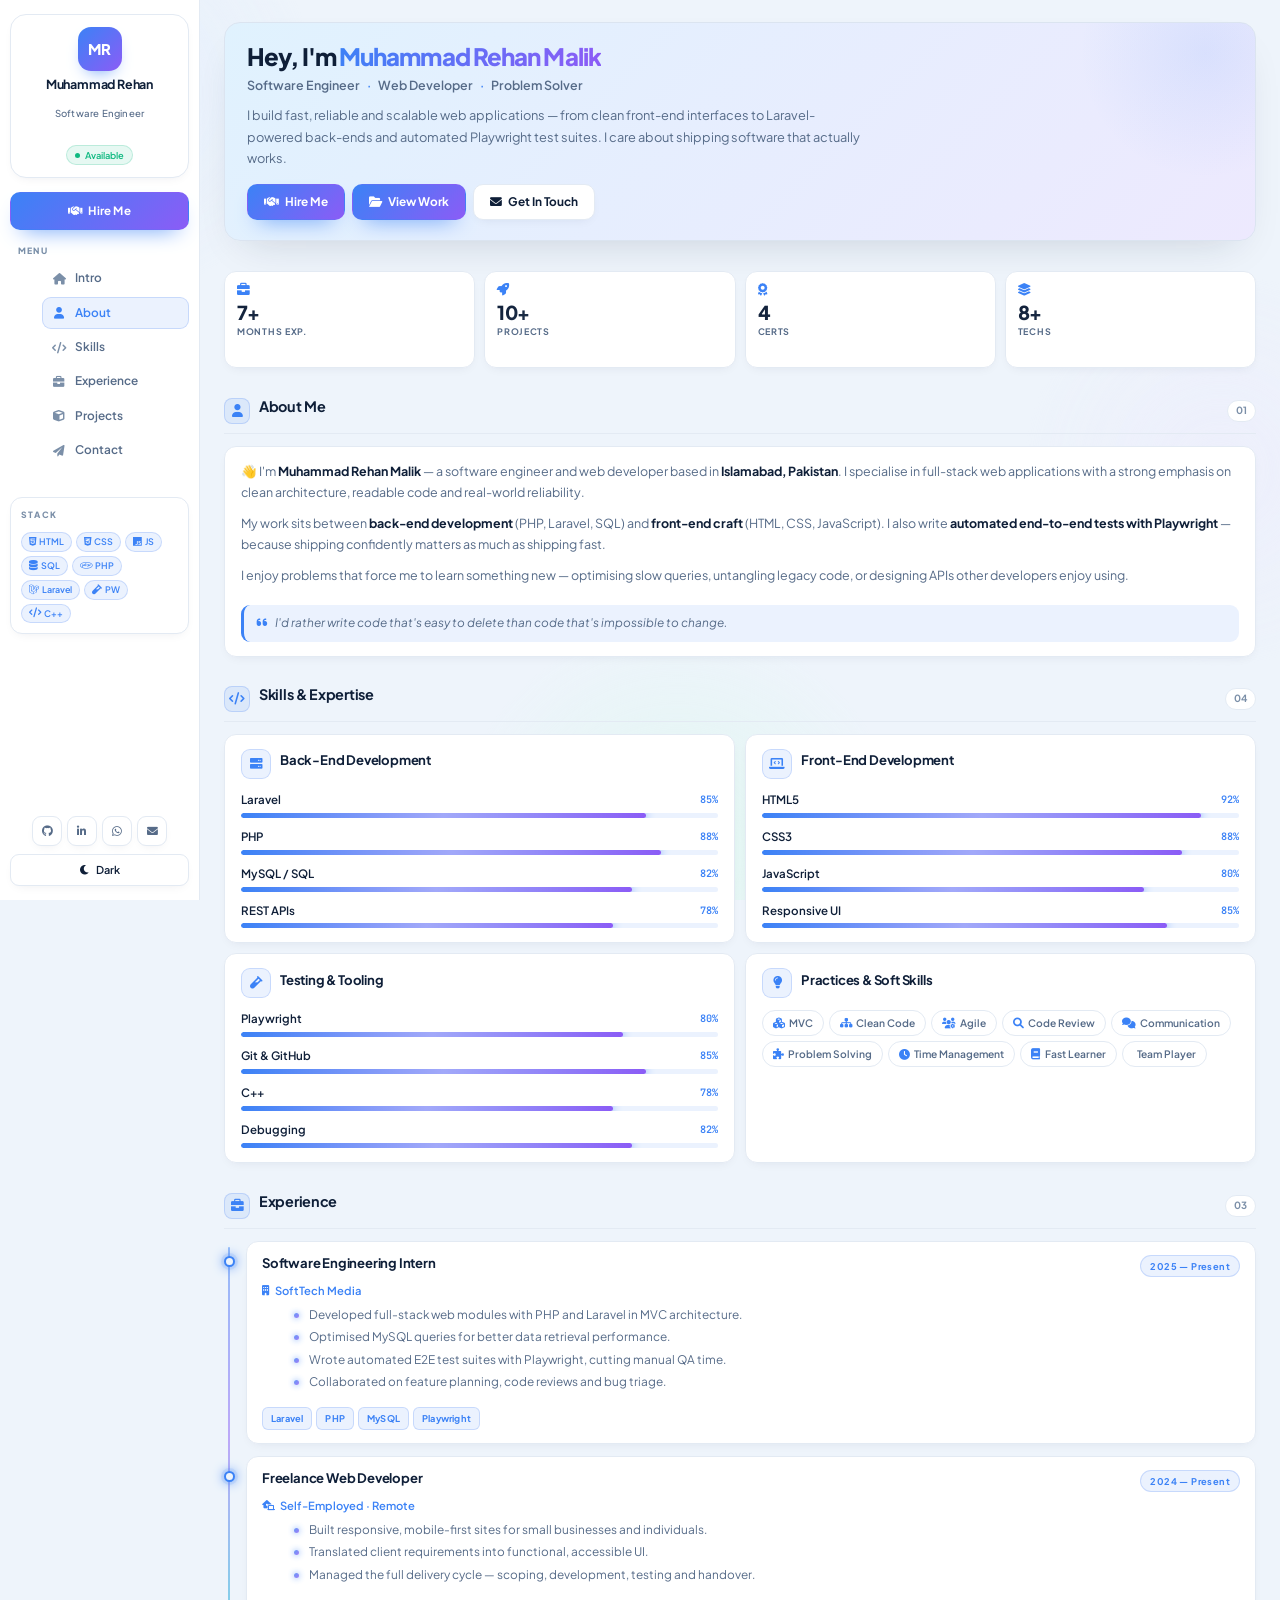
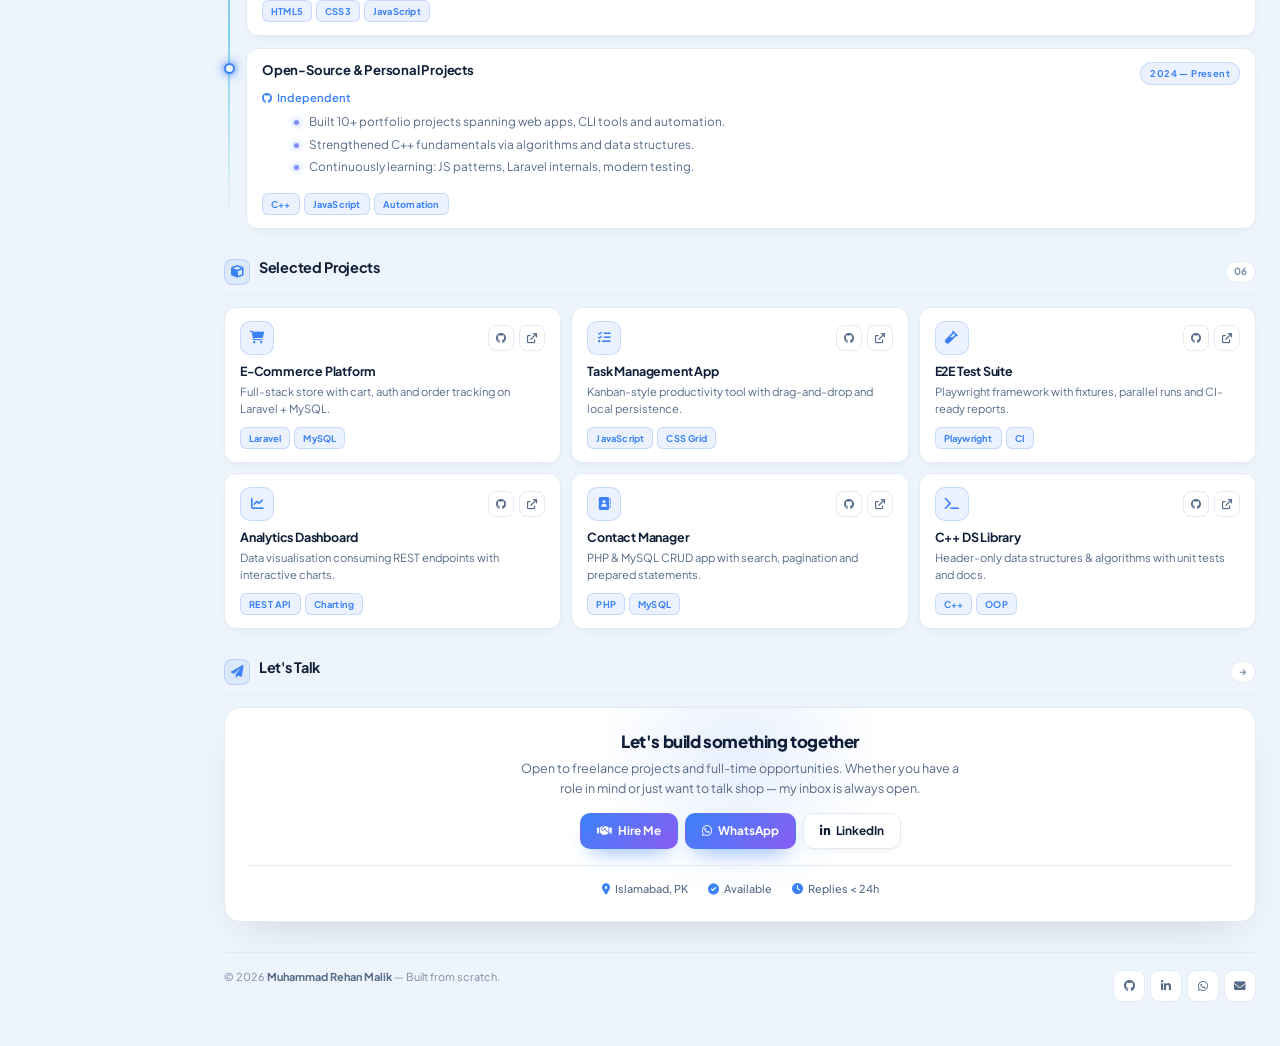
==== commit 20a3506e: "Fix sidebar overlay z-index - move overlay inside .app" ====
--- a/index.html
+++ b/index.html
@@ -18,7 +18,10 @@
 <!-- Font Awesome -->
 <link rel="stylesheet" href="https://cdnjs.cloudflare.com/ajax/libs/font-awesome/6.0.0-beta3/css/all.min.css" />
 
-<!-- External Stylesheet -->
+<!-- Bootstrap 5 CSS (loaded first so custom styles override) -->
+<link href="https://cdn.jsdelivr.net/npm/bootstrap@5.3.3/dist/css/bootstrap.min.css" rel="stylesheet" integrity="sha384-QWTKZyjpPEjISv5WaRU9OFeRpok6YctnYmDr5pNlyT2bRjXh0JMhjY6hW+ALEwIH" crossorigin="anonymous">
+
+<!-- Custom Stylesheet (loaded AFTER Bootstrap — must stay below) -->
 <link rel="stylesheet" href="style.css" />
 </head>
 
@@ -522,6 +525,11 @@
   </div>
 </div>
 
+<!-- Bootstrap 5 JS Bundle (includes Popper) -->
+<script src="https://cdn.jsdelivr.net/npm/bootstrap@5.3.3/dist/js/bootstrap.bundle.min.js" integrity="sha384-YvpcrYf0tY3lHB60NNkmXc5s9fDVZLESaAA55NDzOxhy9GkcIdslK1eN7N6jIeHz" crossorigin="anonymous"></script>
+<!-- Bootstrap 5 JS Bundle -->
+<script src="https://cdn.jsdelivr.net/npm/bootstrap@5.3.3/dist/js/bootstrap.bundle.min.js" integrity="sha384-YvpcrYf0tY3lHB60NNkmXc5s9fDVZLESaAA55NDzOxhy9GkcIdslK1eN7N6jIeHz" crossorigin="anonymous"></script>
+
 <script>
 (function () {
   'use strict';
@@ -562,11 +570,15 @@
     sidebar.classList.add('open');
     overlay.classList.add('show');
     burgerI.className = 'fas fa-xmark';
+    document.body.style.overflow = 'hidden';
+    document.documentElement.style.overflow = 'hidden';
   }
   function closeSidebar() {
     sidebar.classList.remove('open');
     overlay.classList.remove('show');
     burgerI.className = 'fas fa-bars';
+    document.body.style.overflow = '';
+    document.documentElement.style.overflow = '';
   }
 
   burger.addEventListener('click', () => {
--- a/style.css
+++ b/style.css
@@ -7,14 +7,17 @@
   --bg-grad-2:     #ede9fe;
   --bg-grad-3:     #d1fae5;
 
-  --glass:         rgba(255, 255, 255, 0.55);
-  --glass-nav:     rgba(255, 255, 255, 0.72);
-  --glass-border:  rgba(255, 255, 255, 0.85);
+  --glass:         #ffffff;
+  --glass-nav:     #ffffff;
+  --glass-border:  #e3eaf3;
   --glass-ring:    rgba(37, 99, 235, 0.18);
-  --glass-inner:   rgba(255, 255, 255, 0.4);
-
-  --intro-bg:      linear-gradient(135deg, rgba(224, 242, 254, 0.85) 0%, rgba(237, 233, 254, 0.85) 100%);
-  --intro-border:  rgba(255, 255, 255, 0.9);
+  --glass-inner:   transparent;
+
+  --intro-bg:      linear-gradient(135deg, #e0f2fe 0%, #ede9fe 100%);
+  --intro-border:  #dbe4f0;
+
+  --surface-solid: #ffffff;
+  --overlay-bg:    rgba(6, 10, 20, .6);
 
   --text:          #0f1f38;
   --text-muted:    #566b88;
@@ -27,9 +30,9 @@
   --success:       #10b981;
   --warm:          #f59e0b;
 
-  --shadow-sm:     0 4px 12px -6px rgba(15, 31, 56, .12);
-  --shadow:        0 18px 40px -20px rgba(15, 31, 56, .20);
-  --shadow-glow:   0 14px 34px -16px rgba(59, 130, 246, .35);
+  --shadow-sm:     0 4px 12px -6px rgba(15, 31, 56, .10);
+  --shadow:        0 18px 40px -20px rgba(15, 31, 56, .18);
+  --shadow-glow:   0 14px 34px -16px rgba(59, 130, 246, .30);
 
   --radius:        12px;
   --radius-lg:     16px;
@@ -42,14 +45,17 @@
   --bg-grad-2:     #1a1038;
   --bg-grad-3:     #052e2b;
 
-  --glass:         rgba(20, 32, 56, 0.55);
-  --glass-nav:     rgba(10, 18, 34, 0.78);
-  --glass-border:  rgba(120, 160, 220, 0.16);
+  --glass:         #101a2e;
+  --glass-nav:     #0b1120;
+  --glass-border:  #1e2b45;
   --glass-ring:    rgba(91, 157, 255, 0.22);
-  --glass-inner:   rgba(255, 255, 255, 0.04);
-
-  --intro-bg:      linear-gradient(135deg, rgba(15, 30, 60, 0.8) 0%, rgba(25, 20, 50, 0.8) 100%);
-  --intro-border:  rgba(120, 160, 220, 0.25);
+  --glass-inner:   transparent;
+
+  --intro-bg:      linear-gradient(135deg, #0f1e3c 0%, #191432 100%);
+  --intro-border:  #1e2b45;
+
+  --surface-solid: #0e1626;
+  --overlay-bg:    rgba(0, 0, 0, .72);
 
   --text:          #eaf1fe;
   --text-muted:    #94a9c8;
@@ -62,9 +68,9 @@
   --success:       #34d399;
   --warm:          #fbbf24;
 
-  --shadow-sm:     0 4px 12px -6px rgba(0, 0, 0, .65);
-  --shadow:        0 18px 40px -20px rgba(0, 0, 0, .85);
-  --shadow-glow:   0 14px 34px -16px rgba(96, 165, 250, .35);
+  --shadow-sm:     0 4px 12px -6px rgba(0, 0, 0, .55);
+  --shadow:        0 18px 40px -20px rgba(0, 0, 0, .75);
+  --shadow-glow:   0 14px 34px -16px rgba(96, 165, 250, .30);
 }
 
 /* ============================================================
@@ -105,8 +111,7 @@
 .orb {
   position: absolute;
   border-radius: 50%;
-  filter: blur(90px);
-  opacity: .55;
+  opacity: .45;
   will-change: transform;
 }
 .orb-1 {
@@ -160,8 +165,6 @@
   height: 100vh;
   padding: 14px 10px;
   background: var(--glass-nav);
-  backdrop-filter: blur(22px) saturate(180%);
-  -webkit-backdrop-filter: blur(22px) saturate(180%);
   border-right: 1px solid var(--glass-border);
   display: flex;
   flex-direction: column;
@@ -184,7 +187,7 @@
   background: var(--glass);
   border: 1px solid var(--glass-border);
   border-radius: var(--radius-lg);
-  box-shadow: var(--shadow-sm), inset 0 1px 0 var(--glass-inner);
+  box-shadow: var(--shadow-sm);
 }
 
 .avatar {
@@ -197,7 +200,7 @@
   font-weight: 800;
   font-size: .92rem;
   letter-spacing: -.4px;
-  box-shadow: 0 8px 18px -10px var(--accent), inset 0 1px 0 rgba(255,255,255,.4);
+  box-shadow: 0 8px 18px -10px var(--accent);
   position: relative;
   overflow: hidden;
 }
@@ -255,7 +258,6 @@
   100% { box-shadow: 0 0 0 0 rgba(16,185,129,0); }
 }
 
-/* Sidebar Hire Me */
 .side-hire {
   display: flex;
   align-items: center;
@@ -271,7 +273,7 @@
   letter-spacing: .2px;
   border: 1px solid transparent;
   cursor: pointer;
-  box-shadow: 0 10px 22px -12px var(--accent), inset 0 1px 0 rgba(255,255,255,.3);
+  box-shadow: 0 10px 22px -12px var(--accent);
   transition: box-shadow .3s ease;
   position: relative;
   overflow: hidden;
@@ -290,7 +292,7 @@
 .side-hire:hover::before { transform: translateX(150%); }
 
 .side-hire:hover {
-  box-shadow: 0 16px 30px -12px var(--accent), inset 0 1px 0 rgba(255,255,255,.3);
+  box-shadow: 0 16px 30px -12px var(--accent);
 }
 
 .side-label {
@@ -348,7 +350,7 @@
   border: 1px solid var(--glass-border);
   border-radius: var(--radius);
   padding: 10px;
-  box-shadow: var(--shadow-sm), inset 0 1px 0 var(--glass-inner);
+  box-shadow: var(--shadow-sm);
 }
 
 .tech-box .side-label { padding: 0 0 6px; }
@@ -456,8 +458,6 @@
   justify-content: space-between;
   padding: 10px 14px;
   background: var(--glass-nav);
-  backdrop-filter: blur(22px) saturate(180%);
-  -webkit-backdrop-filter: blur(22px) saturate(180%);
   border-bottom: 1px solid var(--glass-border);
   position: sticky;
   top: 0;
@@ -549,12 +549,10 @@
 ============================================================ */
 .intro {
   background: var(--intro-bg);
-  backdrop-filter: blur(22px) saturate(180%);
-  -webkit-backdrop-filter: blur(22px) saturate(180%);
   border: 1px solid var(--intro-border);
   border-radius: var(--radius-lg);
   padding: 20px 22px;
-  box-shadow: var(--shadow), inset 0 1px 0 var(--glass-inner);
+  box-shadow: var(--shadow);
   position: relative;
   overflow: hidden;
   animation: fadeUp .8s cubic-bezier(.22,1,.36,1) both;
@@ -566,7 +564,7 @@
   top: -100px; right: -80px;
   width: 260px; height: 260px;
   background: radial-gradient(circle, var(--accent) 0%, transparent 68%);
-  opacity: .14;
+  opacity: .10;
   border-radius: 50%;
   pointer-events: none;
 }
@@ -638,7 +636,7 @@
 .btn-hire {
   background: linear-gradient(135deg, var(--accent), var(--accent-2));
   color: #fff;
-  box-shadow: 0 10px 22px -12px var(--accent), inset 0 1px 0 rgba(255,255,255,.3);
+  box-shadow: 0 10px 22px -12px var(--accent);
 }
 
 .btn-hire::before {
@@ -652,13 +650,13 @@
 .btn-hire:hover::before { transform: translateX(150%); }
 
 .btn-hire:hover {
-  box-shadow: 0 16px 30px -12px var(--accent), inset 0 1px 0 rgba(255,255,255,.3);
+  box-shadow: 0 16px 30px -12px var(--accent);
 }
 
 .btn-primary {
   background: linear-gradient(135deg, var(--accent), var(--accent-2));
   color: #fff;
-  box-shadow: 0 10px 22px -12px var(--accent), inset 0 1px 0 rgba(255,255,255,.3);
+  box-shadow: 0 10px 22px -12px var(--accent);
 }
 
 .btn-primary::before {
@@ -672,22 +670,20 @@
 .btn-primary:hover::before { transform: translateX(150%); }
 
 .btn-primary:hover {
-  box-shadow: 0 16px 30px -12px var(--accent), inset 0 1px 0 rgba(255,255,255,.3);
+  box-shadow: 0 16px 30px -12px var(--accent);
 }
 
 .btn-ghost {
   background: var(--glass);
-  backdrop-filter: blur(14px);
-  -webkit-backdrop-filter: blur(14px);
   border-color: var(--glass-border);
   color: var(--text);
-  box-shadow: var(--shadow-sm), inset 0 1px 0 var(--glass-inner);
+  box-shadow: var(--shadow-sm);
 }
 
 .btn-ghost:hover {
   border-color: var(--accent);
   color: var(--accent);
-  box-shadow: var(--shadow-glow), inset 0 1px 0 var(--glass-inner);
+  box-shadow: var(--shadow-glow);
 }
 
 /* ============================================================
@@ -701,12 +697,10 @@
 
 .stat {
   background: var(--glass);
-  backdrop-filter: blur(20px) saturate(180%);
-  -webkit-backdrop-filter: blur(20px) saturate(180%);
   border: 1px solid var(--glass-border);
   border-radius: var(--radius);
   padding: 12px 12px;
-  box-shadow: var(--shadow-sm), inset 0 1px 0 var(--glass-inner);
+  box-shadow: var(--shadow-sm);
   transition: border-color .35s ease, box-shadow .35s ease;
   position: relative;
   overflow: hidden;
@@ -725,7 +719,7 @@
 
 .stat:hover {
   border-color: var(--glass-ring);
-  box-shadow: var(--shadow), inset 0 1px 0 var(--glass-inner);
+  box-shadow: var(--shadow);
 }
 .stat:hover::after { transform: scaleX(1); }
 
@@ -761,18 +755,16 @@
 ============================================================ */
 .card {
   background: var(--glass);
-  backdrop-filter: blur(20px) saturate(180%);
-  -webkit-backdrop-filter: blur(20px) saturate(180%);
   border: 1px solid var(--glass-border);
   border-radius: var(--radius);
   padding: 14px 16px;
-  box-shadow: var(--shadow-sm), inset 0 1px 0 var(--glass-inner);
+  box-shadow: var(--shadow-sm);
   transition: border-color .4s ease, box-shadow .4s ease;
 }
 
 .card:hover {
   border-color: var(--glass-ring);
-  box-shadow: var(--shadow), inset 0 1px 0 var(--glass-inner);
+  box-shadow: var(--shadow);
 }
 
 .about-text p {
@@ -809,12 +801,10 @@
 
 .skill-card {
   background: var(--glass);
-  backdrop-filter: blur(20px) saturate(180%);
-  -webkit-backdrop-filter: blur(20px) saturate(180%);
   border: 1px solid var(--glass-border);
   border-radius: var(--radius);
   padding: 14px 16px;
-  box-shadow: var(--shadow-sm), inset 0 1px 0 var(--glass-inner);
+  box-shadow: var(--shadow-sm);
   transition: border-color .45s ease, box-shadow .45s ease;
   position: relative;
   overflow: hidden;
@@ -833,7 +823,7 @@
 
 .skill-card:hover {
   border-color: var(--glass-ring);
-  box-shadow: var(--shadow), inset 0 1px 0 var(--glass-inner);
+  box-shadow: var(--shadow);
 }
 .skill-card:hover::before { transform: scaleX(1); }
 
@@ -994,12 +984,10 @@
 
 .exp-card {
   background: var(--glass);
-  backdrop-filter: blur(20px) saturate(180%);
-  -webkit-backdrop-filter: blur(20px) saturate(180%);
   border: 1px solid var(--glass-border);
   border-radius: var(--radius);
   padding: 13px 15px;
-  box-shadow: var(--shadow-sm), inset 0 1px 0 var(--glass-inner);
+  box-shadow: var(--shadow-sm);
   transition: border-color .45s ease, box-shadow .45s ease;
   position: relative;
   overflow: hidden;
@@ -1018,7 +1006,7 @@
 
 .exp-card:hover {
   border-color: var(--glass-ring);
-  box-shadow: var(--shadow), inset 0 1px 0 var(--glass-inner);
+  box-shadow: var(--shadow);
 }
 .exp-card:hover::before { transform: scaleY(1); }
 
@@ -1105,12 +1093,10 @@
 
 .project {
   background: var(--glass);
-  backdrop-filter: blur(20px) saturate(180%);
-  -webkit-backdrop-filter: blur(20px) saturate(180%);
   border: 1px solid var(--glass-border);
   border-radius: var(--radius);
   padding: 13px 15px;
-  box-shadow: var(--shadow-sm), inset 0 1px 0 var(--glass-inner);
+  box-shadow: var(--shadow-sm);
   display: flex;
   flex-direction: column;
   position: relative;
@@ -1132,7 +1118,7 @@
 
 .project:hover {
   border-color: var(--glass-ring);
-  box-shadow: var(--shadow), inset 0 1px 0 var(--glass-inner);
+  box-shadow: var(--shadow);
 }
 
 .project-top {
@@ -1208,13 +1194,11 @@
 ============================================================ */
 .contact-box {
   background: var(--glass);
-  backdrop-filter: blur(26px) saturate(180%);
-  -webkit-backdrop-filter: blur(26px) saturate(180%);
   border: 1px solid var(--glass-border);
   border-radius: var(--radius-lg);
   padding: 24px 22px;
   text-align: center;
-  box-shadow: var(--shadow), inset 0 1px 0 var(--glass-inner);
+  box-shadow: var(--shadow);
   position: relative;
   overflow: hidden;
 }
@@ -1226,15 +1210,15 @@
   transform: translateX(-50%);
   width: 300px; height: 300px;
   background: radial-gradient(circle, var(--accent) 0%, transparent 68%);
-  opacity: .16;
+  opacity: .12;
   border-radius: 50%;
   pointer-events: none;
   animation: pulseSlow 6s ease-in-out infinite;
 }
 
 @keyframes pulseSlow {
-  0%, 100% { transform: translateX(-50%) scale(1); opacity: .16; }
-  50%      { transform: translateX(-50%) scale(1.15); opacity: .24; }
+  0%, 100% { transform: translateX(-50%) scale(1); opacity: .12; }
+  50%      { transform: translateX(-50%) scale(1.15); opacity: .20; }
 }
 
 .contact-box h3 {
@@ -1340,7 +1324,7 @@
 }
 
 /* ============================================================
-   RESPONSIVE
+   RESPONSIVE — TABLET
 ============================================================ */
 @media (max-width: 1024px) {
   .app { grid-template-columns: 190px 1fr; }
@@ -1348,24 +1332,86 @@
   .projects-grid { grid-template-columns: repeat(2, 1fr); }
 }
 
+/* ============================================================
+   RESPONSIVE — MOBILE
+============================================================ */
 @media (max-width: 820px) {
   .app { grid-template-columns: 1fr; }
+
   .sidebar {
     position: fixed;
     top: 0; left: 0;
-    width: 220px;
+    width: 280px;
+    max-width: 85vw;
+    height: 100vh;
+    height: 100dvh;
     transform: translateX(-100%);
-    transition: transform .4s cubic-bezier(.22,1,.36,1);
-    box-shadow: var(--shadow);
+    transition: transform .35s cubic-bezier(.22,1,.36,1);
+    background: var(--surface-solid);
+    border-right: 1px solid var(--glass-border);
+    box-shadow: 6px 0 30px -8px rgba(0, 0, 0, .25);
     z-index: 200;
+    padding: 18px 14px;
+    gap: 16px;
+    -webkit-overflow-scrolling: touch;
+    overscroll-behavior: contain;
   }
+
   .sidebar.open { transform: translateX(0); }
+
+  .nav-list a {
+    padding: 12px 14px;
+    font-size: .88rem;
+    border-radius: 11px;
+  }
+
+  .nav-list a i { font-size: .88rem; width: 20px; }
+
+  .side-hire {
+    padding: 13px 14px;
+    font-size: .85rem;
+    border-radius: 11px;
+  }
+
+  .theme-toggle {
+    height: 44px;
+    font-size: .8rem;
+    border-radius: 11px;
+  }
+
+  .socials a {
+    width: 42px; height: 42px;
+    font-size: .9rem;
+    border-radius: 11px;
+  }
+
+  .tech-chip { font-size: .7rem; padding: 5px 11px; }
+
+  .profile { padding: 18px 12px; }
+
+  .avatar {
+    width: 56px; height: 56px;
+    font-size: 1.1rem;
+    border-radius: 16px;
+  }
+
+  .profile h2 { font-size: .95rem; }
+  .profile p { font-size: .72rem; }
+
+  .tech-box { padding: 12px; }
+
+  .side-label { font-size: .62rem; padding: 0 4px; }
+
   .topbar { display: flex; }
+
   .main { padding: 14px 14px 32px; }
   .stats { grid-template-columns: repeat(2, 1fr); }
   .projects-grid { grid-template-columns: repeat(2, 1fr); }
 }
 
+/* ============================================================
+   RESPONSIVE — SMALL PHONES
+============================================================ */
 @media (max-width: 560px) {
   .projects-grid { grid-template-columns: 1fr; }
   .skills-grid { grid-template-columns: 1fr; }
@@ -1383,21 +1429,29 @@
   .intro h1 { font-size: 1.1rem; }
   .stat h3 { font-size: 1.05rem; }
   .section-head h3 { font-size: .82rem; }
-}
-
+  .sidebar { width: 260px; }
+}
+
+/* ============================================================
+   OVERLAY — inside .app so sidebar can sit on top
+============================================================ */
 .overlay {
   position: fixed;
   inset: 0;
-  background: rgba(6, 10, 20, .5);
-  backdrop-filter: blur(4px);
-  -webkit-backdrop-filter: blur(4px);
+  background: var(--overlay-bg);
   opacity: 0;
   pointer-events: none;
   transition: opacity .3s ease;
   z-index: 150;
 }
-.overlay.show { opacity: 1; pointer-events: auto; }
-
+.overlay.show {
+  opacity: 1;
+  pointer-events: auto;
+}
+
+/* ============================================================
+   REDUCED MOTION
+============================================================ */
 @media (prefers-reduced-motion: reduce) {
   *, *::before, *::after {
     animation-duration: .01ms !important;
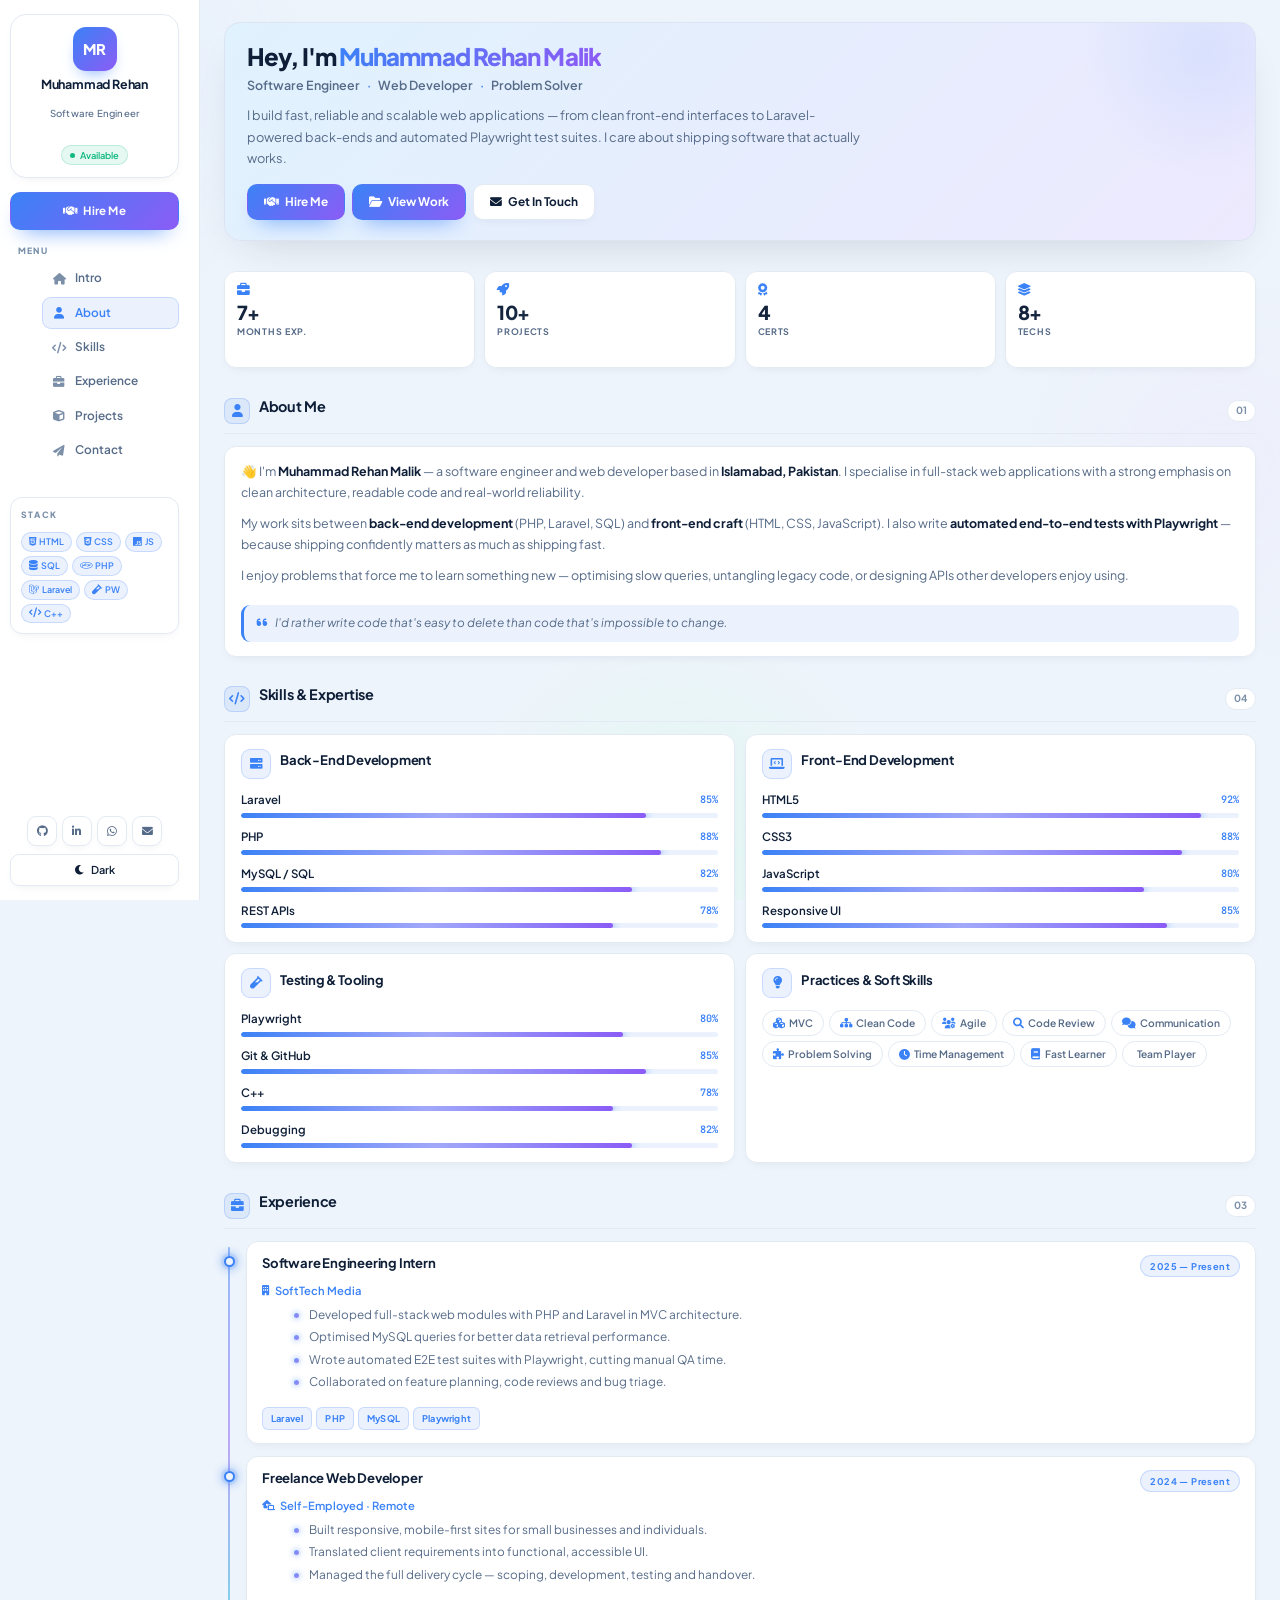
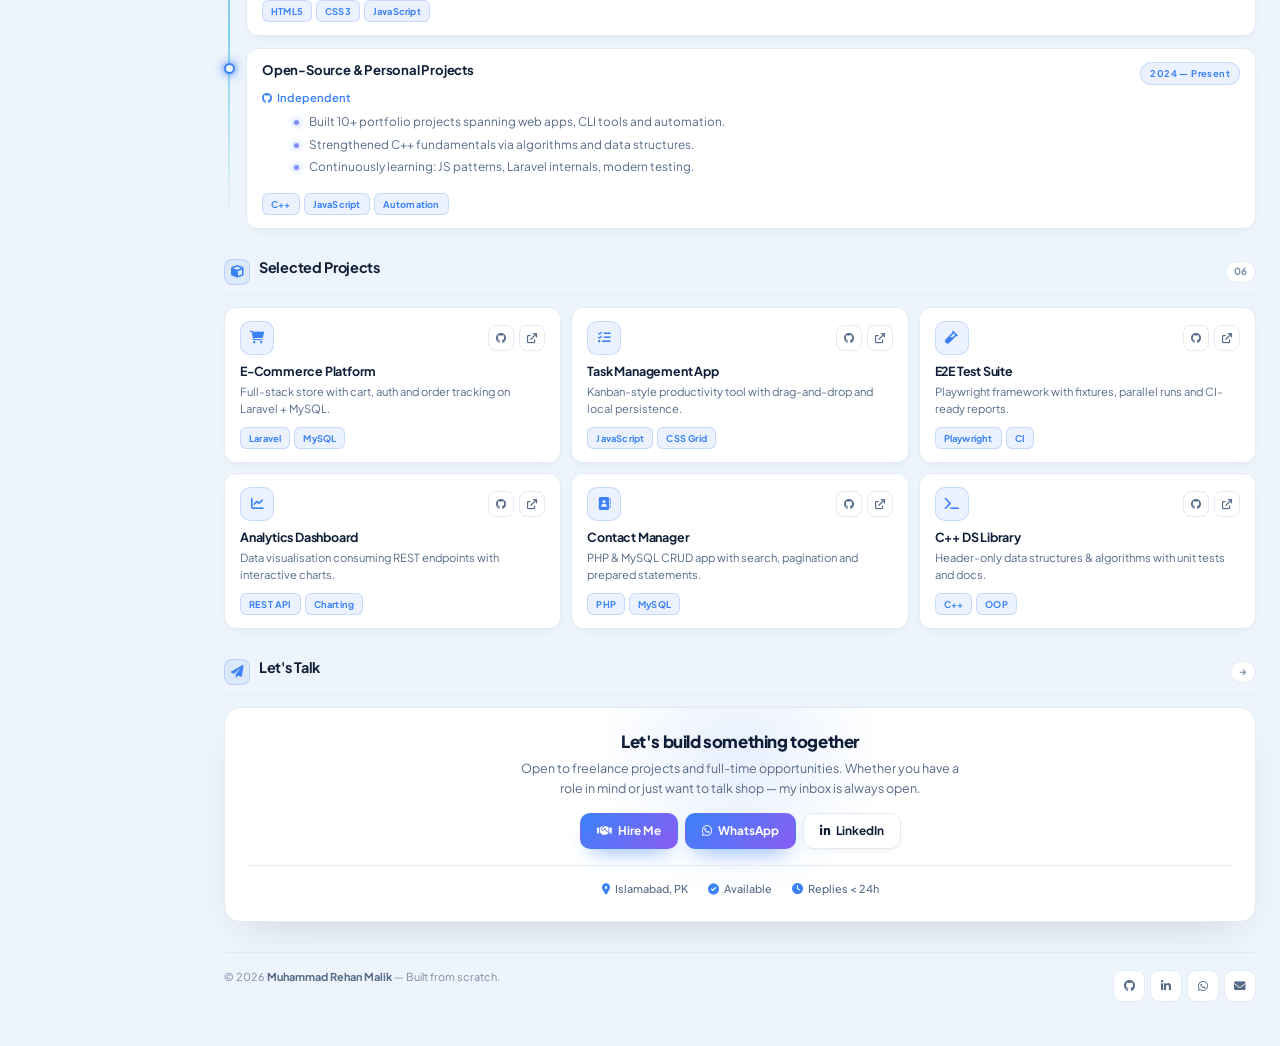
==== commit 566fd8fc: "Merge CSS into single index.html" ====
--- a/index.html
+++ b/index.html
@@ -18,11 +18,1379 @@
 <!-- Font Awesome -->
 <link rel="stylesheet" href="https://cdnjs.cloudflare.com/ajax/libs/font-awesome/6.0.0-beta3/css/all.min.css" />
 
-<!-- Bootstrap 5 CSS (loaded first so custom styles override) -->
+<!-- Bootstrap 5 CSS -->
 <link href="https://cdn.jsdelivr.net/npm/bootstrap@5.3.3/dist/css/bootstrap.min.css" rel="stylesheet" integrity="sha384-QWTKZyjpPEjISv5WaRU9OFeRpok6YctnYmDr5pNlyT2bRjXh0JMhjY6hW+ALEwIH" crossorigin="anonymous">
 
-<!-- Custom Stylesheet (loaded AFTER Bootstrap — must stay below) -->
-<link rel="stylesheet" href="style.css" />
+<style>
+/* ============================================================
+   THEME TOKENS
+============================================================ */
+:root {
+  --bg:            #eef4fb;
+  --bg-grad-1:     #dbeafe;
+  --bg-grad-2:     #ede9fe;
+  --bg-grad-3:     #d1fae5;
+
+  --glass:         #ffffff;
+  --glass-nav:     #ffffff;
+  --glass-border:  #e3eaf3;
+  --glass-ring:    rgba(37, 99, 235, 0.18);
+  --glass-inner:   transparent;
+
+  --intro-bg:      linear-gradient(135deg, #e0f2fe 0%, #ede9fe 100%);
+  --intro-border:  #dbe4f0;
+
+  --surface-solid: #ffffff;
+  --overlay-bg:    rgba(6, 10, 20, .6);
+
+  --text:          #0f1f38;
+  --text-muted:    #566b88;
+  --text-soft:     #7b8fa8;
+
+  --accent:        #3b82f6;
+  --accent-2:      #8b5cf6;
+  --accent-3:      #06b6d4;
+  --accent-soft:   rgba(59, 130, 246, 0.10);
+  --success:       #10b981;
+  --warm:          #f59e0b;
+
+  --shadow-sm:     0 4px 12px -6px rgba(15, 31, 56, .10);
+  --shadow:        0 18px 40px -20px rgba(15, 31, 56, .18);
+  --shadow-glow:   0 14px 34px -16px rgba(59, 130, 246, .30);
+
+  --radius:        12px;
+  --radius-lg:     16px;
+  --transition:    .35s cubic-bezier(.22, 1, .36, 1);
+}
+
+[data-theme="dark"] {
+  --bg:            #060a14;
+  --bg-grad-1:     #0d1e3a;
+  --bg-grad-2:     #1a1038;
+  --bg-grad-3:     #052e2b;
+
+  --glass:         #101a2e;
+  --glass-nav:     #0b1120;
+  --glass-border:  #1e2b45;
+  --glass-ring:    rgba(91, 157, 255, 0.22);
+  --glass-inner:   transparent;
+
+  --intro-bg:      linear-gradient(135deg, #0f1e3c 0%, #191432 100%);
+  --intro-border:  #1e2b45;
+
+  --surface-solid: #0e1626;
+  --overlay-bg:    rgba(0, 0, 0, .72);
+
+  --text:          #eaf1fe;
+  --text-muted:    #94a9c8;
+  --text-soft:     #6f84a3;
+
+  --accent:        #60a5fa;
+  --accent-2:      #a78bfa;
+  --accent-3:      #22d3ee;
+  --accent-soft:   rgba(96, 165, 250, 0.12);
+  --success:       #34d399;
+  --warm:          #fbbf24;
+
+  --shadow-sm:     0 4px 12px -6px rgba(0, 0, 0, .55);
+  --shadow:        0 18px 40px -20px rgba(0, 0, 0, .75);
+  --shadow-glow:   0 14px 34px -16px rgba(96, 165, 250, .30);
+}
+
+/* ============================================================
+   RESET
+============================================================ */
+* { margin: 0; padding: 0; box-sizing: border-box; }
+
+html { scroll-behavior: smooth; scroll-padding-top: 16px; }
+
+body {
+  font-family: 'Plus Jakarta Sans', system-ui, -apple-system, sans-serif;
+  background: var(--bg);
+  color: var(--text);
+  font-size: 13px;
+  line-height: 1.55;
+  overflow-x: hidden;
+  transition: background var(--transition), color var(--transition);
+  -webkit-font-smoothing: antialiased;
+  min-height: 100vh;
+}
+
+a { color: inherit; text-decoration: none; }
+ul { list-style: none; }
+button { font-family: inherit; }
+pre { font-family: inherit; }
+
+/* ============================================================
+   AURORA BACKGROUND
+============================================================ */
+.aurora {
+  position: fixed;
+  inset: 0;
+  z-index: 0;
+  overflow: hidden;
+  pointer-events: none;
+}
+
+.orb {
+  position: absolute;
+  border-radius: 50%;
+  opacity: .45;
+  will-change: transform;
+}
+.orb-1 {
+  width: 420px; height: 420px;
+  background: radial-gradient(circle, var(--bg-grad-1), transparent 70%);
+  top: -120px; left: -100px;
+  animation: floatA 22s ease-in-out infinite;
+}
+.orb-2 {
+  width: 400px; height: 400px;
+  background: radial-gradient(circle, var(--bg-grad-2), transparent 70%);
+  top: 30%; right: -140px;
+  animation: floatB 26s ease-in-out infinite;
+}
+.orb-3 {
+  width: 460px; height: 460px;
+  background: radial-gradient(circle, var(--bg-grad-3), transparent 70%);
+  bottom: -180px; left: 35%;
+  animation: floatC 30s ease-in-out infinite;
+}
+@keyframes floatA {
+  0%, 100% { transform: translate(0, 0) scale(1); }
+  50%      { transform: translate(50px, 40px) scale(1.08); }
+}
+@keyframes floatB {
+  0%, 100% { transform: translate(0, 0) scale(1); }
+  50%      { transform: translate(-60px, 50px) scale(1.1); }
+}
+@keyframes floatC {
+  0%, 100% { transform: translate(0, 0) scale(1); }
+  50%      { transform: translate(40px, -50px) scale(.94); }
+}
+
+/* ============================================================
+   APP SHELL
+============================================================ */
+.app {
+  display: grid;
+  grid-template-columns: 200px 1fr;
+  min-height: 100vh;
+  position: relative;
+  z-index: 1;
+}
+
+/* ============================================================
+   SIDEBAR
+============================================================ */
+.sidebar {
+  position: sticky;
+  top: 0;
+  height: 100vh;
+  padding: 14px 10px;
+  background: var(--glass-nav);
+  border-right: 1px solid var(--glass-border);
+  display: flex;
+  flex-direction: column;
+  gap: 14px;
+  overflow-y: auto;
+  overflow-x: hidden;
+  transition: background var(--transition), border-color var(--transition);
+  z-index: 100;
+
+  scrollbar-width: thin;
+  scrollbar-color: var(--accent) transparent;
+  scrollbar-gutter: stable;
+}
+
+.sidebar::-webkit-scrollbar { width: 6px; height: 6px; }
+.sidebar::-webkit-scrollbar-track { background: transparent; margin: 8px 0; }
+.sidebar::-webkit-scrollbar-thumb {
+  background: linear-gradient(180deg, var(--accent), var(--accent-2));
+  border-radius: 10px;
+  border: 1px solid transparent;
+  background-clip: padding-box;
+  box-shadow: inset 0 0 4px rgba(0, 0, 0, .15);
+}
+.sidebar::-webkit-scrollbar-thumb:hover {
+  background: linear-gradient(180deg, var(--accent-2), var(--accent));
+  background-clip: padding-box;
+}
+.sidebar::-webkit-scrollbar-corner { background: transparent; }
+
+[data-theme="dark"] .sidebar::-webkit-scrollbar-thumb {
+  background: linear-gradient(180deg, var(--accent), var(--accent-2));
+  background-clip: padding-box;
+  box-shadow: inset 0 0 4px rgba(0, 0, 0, .4);
+}
+
+.profile {
+  display: flex;
+  flex-direction: column;
+  align-items: center;
+  text-align: center;
+  gap: 6px;
+  padding: 12px 8px;
+  background: var(--glass);
+  border: 1px solid var(--glass-border);
+  border-radius: var(--radius-lg);
+  box-shadow: var(--shadow-sm);
+  flex-shrink: 0;
+}
+
+.avatar {
+  width: 44px; height: 44px;
+  border-radius: 13px;
+  display: grid;
+  place-items: center;
+  background: linear-gradient(135deg, var(--accent), var(--accent-2));
+  color: #fff;
+  font-weight: 800;
+  font-size: .92rem;
+  letter-spacing: -.4px;
+  box-shadow: 0 8px 18px -10px var(--accent);
+  position: relative;
+  overflow: hidden;
+  flex-shrink: 0;
+}
+
+.avatar::before {
+  content: '';
+  position: absolute;
+  inset: 0;
+  background: linear-gradient(120deg, transparent 30%, rgba(255,255,255,.5) 50%, transparent 70%);
+  transform: translateX(-150%);
+  animation: sweep 4s ease-in-out infinite;
+}
+@keyframes sweep {
+  0%, 60% { transform: translateX(-150%); }
+  100%    { transform: translateX(150%); }
+}
+
+.profile h2 { font-size: .78rem; font-weight: 700; letter-spacing: -.2px; line-height: 1.2; }
+.profile p { font-size: .6rem; color: var(--text-muted); font-weight: 500; letter-spacing: .2px; }
+
+.status {
+  display: inline-flex;
+  align-items: center;
+  gap: 5px;
+  font-size: .58rem;
+  font-weight: 600;
+  color: var(--success);
+  background: rgba(16, 185, 129, .1);
+  padding: 2px 8px;
+  border-radius: 20px;
+  border: 1px solid rgba(16, 185, 129, .2);
+  margin-top: 2px;
+}
+
+.dot {
+  width: 5px; height: 5px;
+  border-radius: 50%;
+  background: var(--success);
+  animation: ping 2s infinite;
+}
+@keyframes ping {
+  0%   { box-shadow: 0 0 0 0 rgba(16,185,129,.65); }
+  70%  { box-shadow: 0 0 0 7px rgba(16,185,129,0); }
+  100% { box-shadow: 0 0 0 0 rgba(16,185,129,0); }
+}
+
+.side-hire {
+  display: flex;
+  align-items: center;
+  justify-content: center;
+  gap: 6px;
+  width: 100%;
+  padding: 9px 10px;
+  border-radius: 10px;
+  background: linear-gradient(135deg, var(--accent), var(--accent-2));
+  color: #fff;
+  font-size: .72rem;
+  font-weight: 700;
+  letter-spacing: .2px;
+  border: 1px solid transparent;
+  cursor: pointer;
+  box-shadow: 0 10px 22px -12px var(--accent);
+  transition: box-shadow .3s ease;
+  position: relative;
+  overflow: hidden;
+  flex-shrink: 0;
+}
+
+.side-hire i { font-size: .72rem; }
+
+.side-hire::before {
+  content: '';
+  position: absolute;
+  inset: 0;
+  background: linear-gradient(120deg, transparent 30%, rgba(255,255,255,.45) 50%, transparent 70%);
+  transform: translateX(-150%);
+  transition: transform .7s ease;
+}
+.side-hire:hover::before { transform: translateX(150%); }
+.side-hire:hover { box-shadow: 0 16px 30px -12px var(--accent); }
+
+.side-label {
+  font-size: .54rem;
+  font-weight: 800;
+  letter-spacing: 1.2px;
+  text-transform: uppercase;
+  color: var(--text-soft);
+  padding: 0 8px;
+  margin-bottom: 5px;
+}
+
+.nav-list { display: flex; flex-direction: column; gap: 2px; }
+
+.nav-list a {
+  display: flex;
+  align-items: center;
+  gap: 9px;
+  padding: 7px 10px;
+  border-radius: 9px;
+  font-size: .74rem;
+  font-weight: 600;
+  color: var(--text-muted);
+  transition: background .3s ease, color .3s ease;
+  position: relative;
+}
+
+.nav-list a i {
+  font-size: .72rem;
+  width: 14px;
+  text-align: center;
+  color: var(--text-soft);
+  transition: color .3s ease;
+}
+
+.nav-list a:hover { color: var(--accent); background: var(--accent-soft); }
+.nav-list a:hover i { color: var(--accent); }
+
+.nav-list a.active {
+  color: var(--accent);
+  background: var(--accent-soft);
+  box-shadow: inset 0 0 0 1px var(--glass-ring);
+}
+.nav-list a.active i { color: var(--accent); }
+
+.tech-box {
+  background: var(--glass);
+  border: 1px solid var(--glass-border);
+  border-radius: var(--radius);
+  padding: 10px;
+  box-shadow: var(--shadow-sm);
+  flex-shrink: 0;
+}
+
+.tech-box .side-label { padding: 0 0 6px; }
+.tech-chips { display: flex; flex-wrap: wrap; gap: 4px; }
+
+.tech-chip {
+  display: inline-flex;
+  align-items: center;
+  gap: 3px;
+  padding: 2px 7px;
+  border-radius: 20px;
+  background: var(--accent-soft);
+  border: 1px solid var(--glass-ring);
+  font-size: .56rem;
+  font-weight: 600;
+  color: var(--accent);
+  transition: background .3s ease, color .3s ease, border-color .3s ease;
+}
+
+.tech-chip i { font-size: .62rem; }
+.tech-chip:hover {
+  background: linear-gradient(135deg, var(--accent), var(--accent-2));
+  color: #fff;
+  border-color: transparent;
+}
+
+.side-foot {
+  margin-top: auto;
+  display: flex;
+  flex-direction: column;
+  gap: 8px;
+  flex-shrink: 0;
+}
+
+.socials { display: flex; gap: 5px; justify-content: center; }
+
+.socials a {
+  width: 30px; height: 30px;
+  border-radius: 9px;
+  display: grid;
+  place-items: center;
+  background: var(--glass);
+  border: 1px solid var(--glass-border);
+  color: var(--text-muted);
+  font-size: .68rem;
+  transition: background .3s ease, color .3s ease, border-color .3s ease;
+  box-shadow: var(--shadow-sm);
+}
+
+.socials a:hover {
+  color: #fff;
+  background: linear-gradient(135deg, var(--accent), var(--accent-2));
+  border-color: transparent;
+}
+
+.socials a[aria-label="WhatsApp"]:hover {
+  background: linear-gradient(135deg, #25D366, #128C7E);
+}
+
+.theme-toggle {
+  width: 100%;
+  height: 32px;
+  border-radius: 9px;
+  border: 1px solid var(--glass-border);
+  background: var(--glass);
+  color: var(--text);
+  cursor: pointer;
+  display: flex;
+  align-items: center;
+  justify-content: center;
+  gap: 6px;
+  font-size: .68rem;
+  font-weight: 600;
+  transition: border-color .3s ease, color .3s ease;
+  box-shadow: var(--shadow-sm);
+}
+
+.theme-toggle:hover { border-color: var(--accent); color: var(--accent); }
+
+/* ============================================================
+   MAIN
+============================================================ */
+.main {
+  padding: 22px 24px 44px;
+  max-width: 1080px;
+  width: 100%;
+  min-width: 0;
+}
+
+.topbar {
+  display: none;
+  align-items: center;
+  justify-content: space-between;
+  padding: 10px 14px;
+  background: var(--glass-nav);
+  border-bottom: 1px solid var(--glass-border);
+  position: sticky;
+  top: 0;
+  z-index: 90;
+}
+
+.topbar-brand { display: flex; align-items: center; gap: 8px; font-weight: 700; font-size: .8rem; }
+
+.topbar-brand .logo-mark {
+  width: 30px; height: 30px;
+  border-radius: 9px;
+  display: grid;
+  place-items: center;
+  background: linear-gradient(135deg, var(--accent), var(--accent-2));
+  color: #fff;
+  font-size: .68rem;
+  font-weight: 800;
+  box-shadow: 0 6px 14px -6px var(--accent);
+}
+
+.topbar-actions { display: flex; gap: 5px; }
+
+.icon-btn {
+  width: 34px; height: 34px;
+  border-radius: 9px;
+  border: 1px solid var(--glass-border);
+  background: var(--glass);
+  color: var(--text);
+  font-size: .8rem;
+  cursor: pointer;
+  display: grid;
+  place-items: center;
+  transition: border-color .3s ease, color .3s ease;
+}
+
+.icon-btn:hover { border-color: var(--accent); color: var(--accent); }
+
+/* ============================================================
+   SECTION
+============================================================ */
+.section { margin-bottom: 30px; }
+
+.section-head {
+  display: flex;
+  align-items: center;
+  gap: 9px;
+  margin-bottom: 12px;
+  padding-bottom: 9px;
+  border-bottom: 1px solid var(--glass-border);
+}
+
+.section-head i {
+  font-size: .78rem;
+  color: var(--accent);
+  background: var(--accent-soft);
+  border: 1px solid var(--glass-ring);
+  width: 26px; height: 26px;
+  border-radius: 8px;
+  display: grid;
+  place-items: center;
+  flex-shrink: 0;
+}
+
+.section-head h3 { font-size: .9rem; font-weight: 700; letter-spacing: -.3px; }
+
+.section-head .count {
+  margin-left: auto;
+  font-size: .62rem;
+  font-weight: 700;
+  color: var(--text-soft);
+  background: var(--glass);
+  border: 1px solid var(--glass-border);
+  padding: 2px 8px;
+  border-radius: 20px;
+}
+
+/* ============================================================
+   INTRO
+============================================================ */
+.intro {
+  background: var(--intro-bg);
+  border: 1px solid var(--intro-border);
+  border-radius: var(--radius-lg);
+  padding: 20px 22px;
+  box-shadow: var(--shadow);
+  position: relative;
+  overflow: hidden;
+  animation: fadeUp .8s cubic-bezier(.22,1,.36,1) both;
+}
+
+.intro::before {
+  content: '';
+  position: absolute;
+  top: -100px; right: -80px;
+  width: 260px; height: 260px;
+  background: radial-gradient(circle, var(--accent) 0%, transparent 68%);
+  opacity: .10;
+  border-radius: 50%;
+  pointer-events: none;
+}
+
+.intro h1 {
+  font-size: 1.5rem;
+  font-weight: 800;
+  letter-spacing: -.9px;
+  line-height: 1.15;
+  margin-bottom: 5px;
+  position: relative;
+}
+
+.grad {
+  background: linear-gradient(120deg, var(--accent), var(--accent-2), var(--accent-3), var(--accent));
+  background-size: 300% 100%;
+  -webkit-background-clip: text;
+  background-clip: text;
+  -webkit-text-fill-color: transparent;
+  animation: gradShift 7s linear infinite;
+}
+@keyframes gradShift {
+  0%   { background-position: 0% 50%; }
+  100% { background-position: 300% 50%; }
+}
+
+.intro .role {
+  font-size: .78rem;
+  font-weight: 600;
+  color: var(--text-muted);
+  margin-bottom: 10px;
+  position: relative;
+}
+
+.intro .role .sep { color: var(--accent); margin: 0 5px; }
+
+.intro .desc {
+  font-size: .8rem;
+  color: var(--text-muted);
+  line-height: 1.7;
+  max-width: 620px;
+  margin-bottom: 14px;
+  position: relative;
+}
+
+.intro-btns { display: flex; flex-wrap: wrap; gap: 7px; position: relative; }
+
+.btn {
+  display: inline-flex;
+  align-items: center;
+  gap: 6px;
+  padding: 8px 16px;
+  border-radius: 10px;
+  font-size: .74rem;
+  font-weight: 700;
+  cursor: pointer;
+  border: 1px solid transparent;
+  transition: background .3s ease, color .3s ease, border-color .3s ease, box-shadow .3s ease;
+  white-space: nowrap;
+  position: relative;
+  overflow: hidden;
+}
+
+.btn-hire {
+  background: linear-gradient(135deg, var(--accent), var(--accent-2));
+  color: #fff;
+  box-shadow: 0 10px 22px -12px var(--accent);
+}
+
+.btn-hire::before {
+  content: '';
+  position: absolute;
+  inset: 0;
+  background: linear-gradient(120deg, transparent 30%, rgba(255,255,255,.45) 50%, transparent 70%);
+  transform: translateX(-150%);
+  transition: transform .7s ease;
+}
+.btn-hire:hover::before { transform: translateX(150%); }
+.btn-hire:hover { box-shadow: 0 16px 30px -12px var(--accent); }
+
+.btn-primary {
+  background: linear-gradient(135deg, var(--accent), var(--accent-2));
+  color: #fff;
+  box-shadow: 0 10px 22px -12px var(--accent);
+}
+
+.btn-primary::before {
+  content: '';
+  position: absolute;
+  inset: 0;
+  background: linear-gradient(120deg, transparent 30%, rgba(255,255,255,.4) 50%, transparent 70%);
+  transform: translateX(-150%);
+  transition: transform .7s ease;
+}
+.btn-primary:hover::before { transform: translateX(150%); }
+.btn-primary:hover { box-shadow: 0 16px 30px -12px var(--accent); }
+
+.btn-ghost {
+  background: var(--glass);
+  border-color: var(--glass-border);
+  color: var(--text);
+  box-shadow: var(--shadow-sm);
+}
+
+.btn-ghost:hover {
+  border-color: var(--accent);
+  color: var(--accent);
+  box-shadow: var(--shadow-glow);
+}
+
+/* ============================================================
+   STATS
+============================================================ */
+.stats { display: grid; grid-template-columns: repeat(4, 1fr); gap: 9px; }
+
+.stat {
+  background: var(--glass);
+  border: 1px solid var(--glass-border);
+  border-radius: var(--radius);
+  padding: 12px 12px;
+  box-shadow: var(--shadow-sm);
+  transition: border-color .35s ease, box-shadow .35s ease;
+  position: relative;
+  overflow: hidden;
+}
+
+.stat::after {
+  content: '';
+  position: absolute;
+  top: 0; left: 0;
+  width: 100%; height: 2px;
+  background: linear-gradient(90deg, var(--accent), var(--accent-2), var(--accent-3));
+  transform: scaleX(0);
+  transform-origin: left;
+  transition: transform .5s cubic-bezier(.22,1,.36,1);
+}
+
+.stat:hover { border-color: var(--glass-ring); box-shadow: var(--shadow); }
+.stat:hover::after { transform: scaleX(1); }
+
+.stat i { font-size: .78rem; color: var(--accent); margin-bottom: 7px; display: block; }
+
+.stat h3 {
+  font-size: 1.2rem;
+  font-weight: 800;
+  letter-spacing: -.6px;
+  line-height: 1;
+  margin-bottom: 2px;
+  background: linear-gradient(135deg, var(--text), var(--text-muted));
+  -webkit-background-clip: text;
+  background-clip: text;
+  -webkit-text-fill-color: transparent;
+}
+
+.stat p {
+  font-size: .56rem;
+  font-weight: 700;
+  color: var(--text-muted);
+  text-transform: uppercase;
+  letter-spacing: .7px;
+}
+
+/* ============================================================
+   CARDS
+============================================================ */
+.card {
+  background: var(--glass);
+  border: 1px solid var(--glass-border);
+  border-radius: var(--radius);
+  padding: 14px 16px;
+  box-shadow: var(--shadow-sm);
+  transition: border-color .4s ease, box-shadow .4s ease;
+}
+
+.card:hover { border-color: var(--glass-ring); box-shadow: var(--shadow); }
+
+.about-text p {
+  font-size: .78rem;
+  color: var(--text-muted);
+  line-height: 1.72;
+  margin-bottom: 9px;
+}
+.about-text p:last-child { margin-bottom: 0; }
+.about-text strong { color: var(--text); font-weight: 700; }
+
+.quote {
+  margin-top: 10px;
+  padding: 9px 13px;
+  background: var(--accent-soft);
+  border-left: 3px solid var(--accent);
+  border-radius: 9px;
+  font-size: .74rem;
+  color: var(--text-muted);
+  font-style: italic;
+  transition: border-left-color .35s ease;
+}
+.quote:hover { border-left-color: var(--accent-2); }
+.quote i { color: var(--accent); margin-right: 5px; font-style: normal; }
+
+/* ============================================================
+   SKILLS
+============================================================ */
+.skills-grid { display: grid; grid-template-columns: repeat(2, 1fr); gap: 10px; }
+
+.skill-card {
+  background: var(--glass);
+  border: 1px solid var(--glass-border);
+  border-radius: var(--radius);
+  padding: 14px 16px;
+  box-shadow: var(--shadow-sm);
+  transition: border-color .45s ease, box-shadow .45s ease;
+  position: relative;
+  overflow: hidden;
+}
+
+.skill-card::before {
+  content: '';
+  position: absolute;
+  top: 0; left: 0;
+  width: 100%; height: 2px;
+  background: linear-gradient(90deg, var(--accent), var(--accent-2));
+  transform: scaleX(0);
+  transform-origin: left;
+  transition: transform .5s cubic-bezier(.22,1,.36,1);
+}
+
+.skill-card:hover { border-color: var(--glass-ring); box-shadow: var(--shadow); }
+.skill-card:hover::before { transform: scaleX(1); }
+
+.skill-card-head { display: flex; align-items: center; gap: 9px; margin-bottom: 12px; }
+
+.skill-card-head i {
+  width: 30px; height: 30px;
+  border-radius: 9px;
+  display: grid;
+  place-items: center;
+  background: var(--accent-soft);
+  color: var(--accent);
+  font-size: .78rem;
+  border: 1px solid var(--glass-ring);
+  transition: background .4s ease, color .4s ease, border-color .4s ease;
+  flex-shrink: 0;
+}
+
+.skill-card:hover .skill-card-head i {
+  background: linear-gradient(135deg, var(--accent), var(--accent-2));
+  color: #fff;
+  border-color: transparent;
+}
+
+.skill-card-head h4 { font-size: .82rem; font-weight: 700; letter-spacing: -.2px; }
+
+.skill-list { display: flex; flex-direction: column; gap: 10px; }
+.skill-item { display: flex; flex-direction: column; gap: 4px; }
+
+.skill-meta {
+  display: flex;
+  align-items: center;
+  justify-content: space-between;
+  font-size: .72rem;
+  font-weight: 600;
+  color: var(--text-muted);
+}
+
+.skill-meta span:first-child { color: var(--text); }
+
+.skill-meta .pct {
+  font-family: 'JetBrains Mono', monospace;
+  font-size: .64rem;
+  color: var(--accent);
+  font-weight: 600;
+}
+
+.skill-bar {
+  width: 100%;
+  height: 5px;
+  border-radius: 20px;
+  background: var(--accent-soft);
+  overflow: hidden;
+  position: relative;
+}
+
+.skill-fill {
+  height: 100%;
+  width: 0%;
+  border-radius: 20px;
+  background: linear-gradient(90deg, var(--accent), var(--accent-2));
+  box-shadow: 0 0 10px var(--accent);
+  transition: width 1.3s cubic-bezier(.22,1,.36,1);
+  position: relative;
+}
+
+.skill-fill::after {
+  content: '';
+  position: absolute;
+  inset: 0;
+  background: linear-gradient(90deg, transparent, rgba(255,255,255,.4), transparent);
+  animation: shimmerBar 2.5s ease-in-out infinite;
+}
+
+@keyframes shimmerBar {
+  0%   { transform: translateX(-100%); }
+  100% { transform: translateX(200%); }
+}
+
+.skill-tags { display: flex; flex-wrap: wrap; gap: 5px; margin-top: 4px; }
+
+.skill-tag {
+  display: inline-flex;
+  align-items: center;
+  gap: 4px;
+  padding: 4px 10px;
+  border-radius: 20px;
+  background: var(--glass);
+  border: 1px solid var(--glass-border);
+  font-size: .64rem;
+  font-weight: 600;
+  color: var(--text-muted);
+  transition: color .3s ease, border-color .3s ease, background .3s ease;
+}
+
+.skill-tag i { font-size: .68rem; color: var(--accent); }
+
+.skill-tag:hover {
+  color: var(--accent);
+  border-color: var(--glass-ring);
+  background: var(--accent-soft);
+}
+
+/* ============================================================
+   EXPERIENCE
+============================================================ */
+.timeline { position: relative; padding-left: 22px; }
+
+.timeline::before {
+  content: '';
+  position: absolute;
+  left: 4px; top: 6px; bottom: 6px;
+  width: 2px;
+  background: linear-gradient(180deg, var(--accent), var(--accent-2), var(--accent-3), transparent);
+  border-radius: 2px;
+  opacity: .5;
+}
+
+.exp { position: relative; padding-bottom: 12px; }
+.exp:last-child { padding-bottom: 0; }
+
+.exp::before {
+  content: '';
+  position: absolute;
+  left: -22px;
+  top: 15px;
+  width: 11px; height: 11px;
+  border-radius: 50%;
+  background: var(--bg);
+  border: 2.5px solid var(--accent);
+  box-shadow: 0 0 0 3px var(--accent-soft), 0 0 12px var(--accent);
+  transition: background .4s ease, box-shadow .4s ease;
+  z-index: 3;
+}
+
+.exp:hover::before {
+  background: var(--accent);
+  box-shadow: 0 0 0 4px var(--accent-soft), 0 0 20px var(--accent);
+}
+
+.exp-card {
+  background: var(--glass);
+  border: 1px solid var(--glass-border);
+  border-radius: var(--radius);
+  padding: 13px 15px;
+  box-shadow: var(--shadow-sm);
+  transition: border-color .45s ease, box-shadow .45s ease;
+  position: relative;
+  overflow: hidden;
+}
+
+.exp-card::before {
+  content: '';
+  position: absolute;
+  top: 0; left: 0;
+  width: 3px; height: 100%;
+  background: linear-gradient(180deg, var(--accent), var(--accent-2));
+  transform: scaleY(0);
+  transform-origin: top;
+  transition: transform .5s cubic-bezier(.22,1,.36,1);
+}
+
+.exp-card:hover { border-color: var(--glass-ring); box-shadow: var(--shadow); }
+.exp-card:hover::before { transform: scaleY(1); }
+
+.exp-top {
+  display: flex;
+  flex-wrap: wrap;
+  align-items: flex-start;
+  justify-content: space-between;
+  gap: 8px;
+  margin-bottom: 3px;
+}
+
+.exp-card h4 { font-size: .82rem; font-weight: 700; letter-spacing: -.2px; }
+
+.exp-date {
+  font-size: .58rem;
+  font-weight: 700;
+  letter-spacing: .4px;
+  padding: 3px 9px;
+  border-radius: 20px;
+  background: var(--accent-soft);
+  color: var(--accent);
+  white-space: nowrap;
+  border: 1px solid var(--glass-ring);
+}
+
+.exp-card .company {
+  font-size: .7rem;
+  font-weight: 600;
+  color: var(--accent);
+  margin-bottom: 7px;
+  display: flex;
+  align-items: center;
+  gap: 5px;
+}
+.exp-card .company i { font-size: .64rem; }
+
+.exp-card ul { display: flex; flex-direction: column; gap: 4px; }
+
+.exp-card li {
+  font-size: .74rem;
+  color: var(--text-muted);
+  padding-left: 15px;
+  position: relative;
+  line-height: 1.55;
+}
+
+.exp-card li::before {
+  content: '';
+  position: absolute;
+  left: 0; top: 7px;
+  width: 5px; height: 5px;
+  border-radius: 50%;
+  background: linear-gradient(135deg, var(--accent), var(--accent-2));
+  box-shadow: 0 0 6px var(--accent);
+  opacity: .8;
+}
+
+.tags { display: flex; flex-wrap: wrap; gap: 4px; margin-top: 9px; }
+
+.tag {
+  font-size: .58rem;
+  font-weight: 700;
+  padding: 3px 8px;
+  border-radius: 6px;
+  background: var(--accent-soft);
+  border: 1px solid var(--glass-ring);
+  color: var(--accent);
+  letter-spacing: .2px;
+}
+
+/* ============================================================
+   PROJECTS
+============================================================ */
+.projects-grid { display: grid; grid-template-columns: repeat(3, 1fr); gap: 10px; }
+
+.project {
+  background: var(--glass);
+  border: 1px solid var(--glass-border);
+  border-radius: var(--radius);
+  padding: 13px 15px;
+  box-shadow: var(--shadow-sm);
+  display: flex;
+  flex-direction: column;
+  position: relative;
+  overflow: hidden;
+  transition: border-color .45s ease, box-shadow .45s ease;
+}
+
+.project::before {
+  content: '';
+  position: absolute;
+  top: -50%; left: -50%;
+  width: 200%; height: 200%;
+  background: radial-gradient(circle at center, var(--accent-soft) 0%, transparent 45%);
+  opacity: 0;
+  transition: opacity .5s ease;
+  pointer-events: none;
+}
+.project:hover::before { opacity: 1; }
+.project:hover { border-color: var(--glass-ring); box-shadow: var(--shadow); }
+
+.project-top {
+  display: flex;
+  align-items: center;
+  justify-content: space-between;
+  margin-bottom: 9px;
+  position: relative;
+  z-index: 1;
+}
+
+.project-icon {
+  width: 34px; height: 34px;
+  border-radius: 10px;
+  display: grid;
+  place-items: center;
+  background: var(--accent-soft);
+  color: var(--accent);
+  font-size: .8rem;
+  transition: background .5s ease, color .5s ease, border-color .5s ease;
+  border: 1px solid var(--glass-ring);
+}
+
+.project:hover .project-icon {
+  background: linear-gradient(135deg, var(--accent), var(--accent-2));
+  color: #fff;
+  border-color: transparent;
+}
+
+.project-links { display: flex; gap: 5px; }
+
+.project-links a {
+  width: 26px; height: 26px;
+  border-radius: 8px;
+  display: grid;
+  place-items: center;
+  border: 1px solid var(--glass-border);
+  background: var(--glass);
+  color: var(--text-muted);
+  font-size: .64rem;
+  transition: background .35s ease, color .35s ease, border-color .35s ease;
+}
+
+.project-links a:hover {
+  color: #fff;
+  background: linear-gradient(135deg, var(--accent), var(--accent-2));
+  border-color: transparent;
+}
+
+.project h4 {
+  font-size: .78rem;
+  font-weight: 700;
+  margin-bottom: 4px;
+  letter-spacing: -.2px;
+  position: relative;
+  z-index: 1;
+}
+
+.project p {
+  font-size: .7rem;
+  color: var(--text-muted);
+  line-height: 1.55;
+  margin-bottom: 9px;
+  flex-grow: 1;
+  position: relative;
+  z-index: 1;
+}
+
+.project .tags { position: relative; z-index: 1; margin-top: 0; }
+
+/* ============================================================
+   CONTACT
+============================================================ */
+.contact-box {
+  background: var(--glass);
+  border: 1px solid var(--glass-border);
+  border-radius: var(--radius-lg);
+  padding: 24px 22px;
+  text-align: center;
+  box-shadow: var(--shadow);
+  position: relative;
+  overflow: hidden;
+}
+
+.contact-box::before {
+  content: '';
+  position: absolute;
+  top: -100px; left: 50%;
+  transform: translateX(-50%);
+  width: 300px; height: 300px;
+  background: radial-gradient(circle, var(--accent) 0%, transparent 68%);
+  opacity: .12;
+  border-radius: 50%;
+  pointer-events: none;
+  animation: pulseSlow 6s ease-in-out infinite;
+}
+
+@keyframes pulseSlow {
+  0%, 100% { transform: translateX(-50%) scale(1); opacity: .12; }
+  50%      { transform: translateX(-50%) scale(1.15); opacity: .20; }
+}
+
+.contact-box h3 {
+  font-size: 1.05rem;
+  font-weight: 800;
+  letter-spacing: -.4px;
+  margin-bottom: 7px;
+  position: relative;
+}
+
+.contact-box p {
+  font-size: .78rem;
+  color: var(--text-muted);
+  max-width: 440px;
+  margin: 0 auto 15px;
+  position: relative;
+}
+
+.contact-btns {
+  display: flex;
+  flex-wrap: wrap;
+  gap: 7px;
+  justify-content: center;
+  position: relative;
+}
+
+.contact-meta {
+  display: flex;
+  flex-wrap: wrap;
+  justify-content: center;
+  gap: 9px 20px;
+  margin-top: 16px;
+  padding-top: 15px;
+  border-top: 1px solid var(--glass-border);
+  position: relative;
+}
+
+.contact-meta div {
+  display: flex;
+  align-items: center;
+  gap: 5px;
+  font-size: .68rem;
+  color: var(--text-muted);
+  font-weight: 500;
+}
+.contact-meta i { color: var(--accent); font-size: .7rem; }
+
+/* ============================================================
+   FOOTER
+============================================================ */
+footer {
+  margin-top: 18px;
+  padding-top: 16px;
+  border-top: 1px solid var(--glass-border);
+  display: flex;
+  flex-wrap: wrap;
+  align-items: center;
+  justify-content: space-between;
+  gap: 8px;
+}
+
+footer p { font-size: .68rem; color: var(--text-soft); }
+footer strong { color: var(--text-muted); }
+
+.footer-socials { display: flex; gap: 5px; }
+
+.footer-socials a {
+  width: 32px; height: 32px;
+  border-radius: 9px;
+  display: grid;
+  place-items: center;
+  border: 1px solid var(--glass-border);
+  background: var(--glass);
+  color: var(--text-muted);
+  font-size: .72rem;
+  transition: background .3s ease, color .3s ease, border-color .3s ease;
+}
+
+.footer-socials a:hover {
+  color: #fff;
+  background: linear-gradient(135deg, var(--accent), var(--accent-2));
+  border-color: transparent;
+}
+
+.footer-socials a[aria-label="WhatsApp"]:hover {
+  background: linear-gradient(135deg, #25D366, #128C7E);
+}
+
+/* ============================================================
+   REVEAL
+============================================================ */
+.reveal {
+  opacity: 0;
+  transform: translateY(18px);
+  transition: opacity .8s cubic-bezier(.22,1,.36,1), transform .8s cubic-bezier(.22,1,.36,1);
+  will-change: opacity, transform;
+}
+.reveal.in { opacity: 1; transform: translateY(0); }
+
+@keyframes fadeUp {
+  from { opacity: 0; transform: translateY(18px); }
+  to   { opacity: 1; transform: translateY(0); }
+}
+
+/* ============================================================
+   RESPONSIVE — TABLET
+============================================================ */
+@media (max-width: 1024px) {
+  .app { grid-template-columns: 190px 1fr; }
+  .skills-grid { grid-template-columns: 1fr; }
+  .projects-grid { grid-template-columns: repeat(2, 1fr); }
+}
+
+/* ============================================================
+   RESPONSIVE — MOBILE
+============================================================ */
+@media (max-width: 820px) {
+  .app { grid-template-columns: 1fr; }
+
+  .sidebar {
+    position: fixed;
+    top: 0;
+    left: 0;
+    width: 280px;
+    max-width: 85vw;
+    height: 100vh;
+    height: 100dvh;
+    max-height: 100vh;
+    max-height: 100dvh;
+    transform: translateX(-100%);
+    transition: transform .35s cubic-bezier(.22,1,.36,1);
+    background: var(--surface-solid);
+    border-right: 1px solid var(--glass-border);
+    box-shadow: 6px 0 30px -8px rgba(0, 0, 0, .25);
+    z-index: 200;
+    padding: 18px 14px 24px;
+    gap: 16px;
+    overflow-y: auto;
+    overflow-x: hidden;
+    -webkit-overflow-scrolling: touch;
+    overscroll-behavior: contain;
+    display: flex;
+    flex-direction: column;
+  }
+
+  .sidebar::-webkit-scrollbar { width: 5px; }
+  .sidebar::-webkit-scrollbar-track { background: transparent; }
+  .sidebar::-webkit-scrollbar-thumb {
+    background: linear-gradient(180deg, var(--accent), var(--accent-2));
+    border-radius: 10px;
+  }
+
+  .sidebar > * { flex-shrink: 0; }
+  .sidebar .side-foot { margin-top: 4px; }
+
+  .sidebar.open { transform: translateX(0); }
+
+  .nav-list a { padding: 12px 14px; font-size: .88rem; border-radius: 11px; }
+  .nav-list a i { font-size: .88rem; width: 20px; }
+
+  .side-hire { padding: 13px 14px; font-size: .85rem; border-radius: 11px; }
+  .theme-toggle { height: 44px; font-size: .8rem; border-radius: 11px; }
+  .socials a { width: 42px; height: 42px; font-size: .9rem; border-radius: 11px; }
+  .tech-chip { font-size: .7rem; padding: 5px 11px; }
+  .profile { padding: 18px 12px; }
+  .avatar { width: 56px; height: 56px; font-size: 1.1rem; border-radius: 16px; }
+  .profile h2 { font-size: .95rem; }
+  .profile p { font-size: .72rem; }
+  .tech-box { padding: 12px; }
+  .side-label { font-size: .62rem; padding: 0 4px; }
+
+  .topbar { display: flex; }
+
+  .main { padding: 14px 14px 32px; }
+  .stats { grid-template-columns: repeat(2, 1fr); }
+  .projects-grid { grid-template-columns: repeat(2, 1fr); }
+}
+
+/* ============================================================
+   RESPONSIVE — SMALL PHONES
+============================================================ */
+@media (max-width: 560px) {
+  .projects-grid { grid-template-columns: 1fr; }
+  .skills-grid { grid-template-columns: 1fr; }
+  .intro { padding: 16px 16px; }
+  .intro h1 { font-size: 1.25rem; letter-spacing: -.7px; }
+  .intro .desc { font-size: .76rem; }
+  .contact-box { padding: 20px 16px; }
+  .contact-meta { gap: 8px 14px; }
+  .contact-meta div { font-size: .64rem; }
+  .main { padding: 12px 12px 28px; }
+  .section { margin-bottom: 24px; }
+}
+
+@media (max-width: 400px) {
+  .intro h1 { font-size: 1.1rem; }
+  .stat h3 { font-size: 1.05rem; }
+  .section-head h3 { font-size: .82rem; }
+  .sidebar { width: 260px; }
+}
+
+/* ============================================================
+   OVERLAY
+============================================================ */
+.overlay {
+  position: fixed;
+  inset: 0;
+  background: var(--overlay-bg);
+  opacity: 0;
+  pointer-events: none;
+  transition: opacity .3s ease;
+  z-index: 150;
+}
+.overlay.show { opacity: 1; pointer-events: auto; }
+
+/* ============================================================
+   REDUCED MOTION
+============================================================ */
+@media (prefers-reduced-motion: reduce) {
+  *, *::before, *::after {
+    animation-duration: .01ms !important;
+    animation-iteration-count: 1 !important;
+    transition-duration: .01ms !important;
+  }
+  html { scroll-behavior: auto; }
+  .reveal { opacity: 1; transform: none; }
+  .orb { animation: none; }
+  .skill-fill { transition: none; }
+}
+</style>
 </head>
 
 <body>
@@ -33,9 +1401,10 @@
   <div class="orb orb-3"></div>
 </div>
 
-<div class="overlay" id="overlay"></div>
-
 <div class="app">
+
+  <!-- Overlay inside .app so sidebar sits above it -->
+  <div class="overlay" id="overlay"></div>
 
   <aside class="sidebar" id="sidebar">
 
@@ -525,8 +1894,6 @@
   </div>
 </div>
 
-<!-- Bootstrap 5 JS Bundle (includes Popper) -->
-<script src="https://cdn.jsdelivr.net/npm/bootstrap@5.3.3/dist/js/bootstrap.bundle.min.js" integrity="sha384-YvpcrYf0tY3lHB60NNkmXc5s9fDVZLESaAA55NDzOxhy9GkcIdslK1eN7N6jIeHz" crossorigin="anonymous"></script>
 <!-- Bootstrap 5 JS Bundle -->
 <script src="https://cdn.jsdelivr.net/npm/bootstrap@5.3.3/dist/js/bootstrap.bundle.min.js" integrity="sha384-YvpcrYf0tY3lHB60NNkmXc5s9fDVZLESaAA55NDzOxhy9GkcIdslK1eN7N6jIeHz" crossorigin="anonymous"></script>
 
